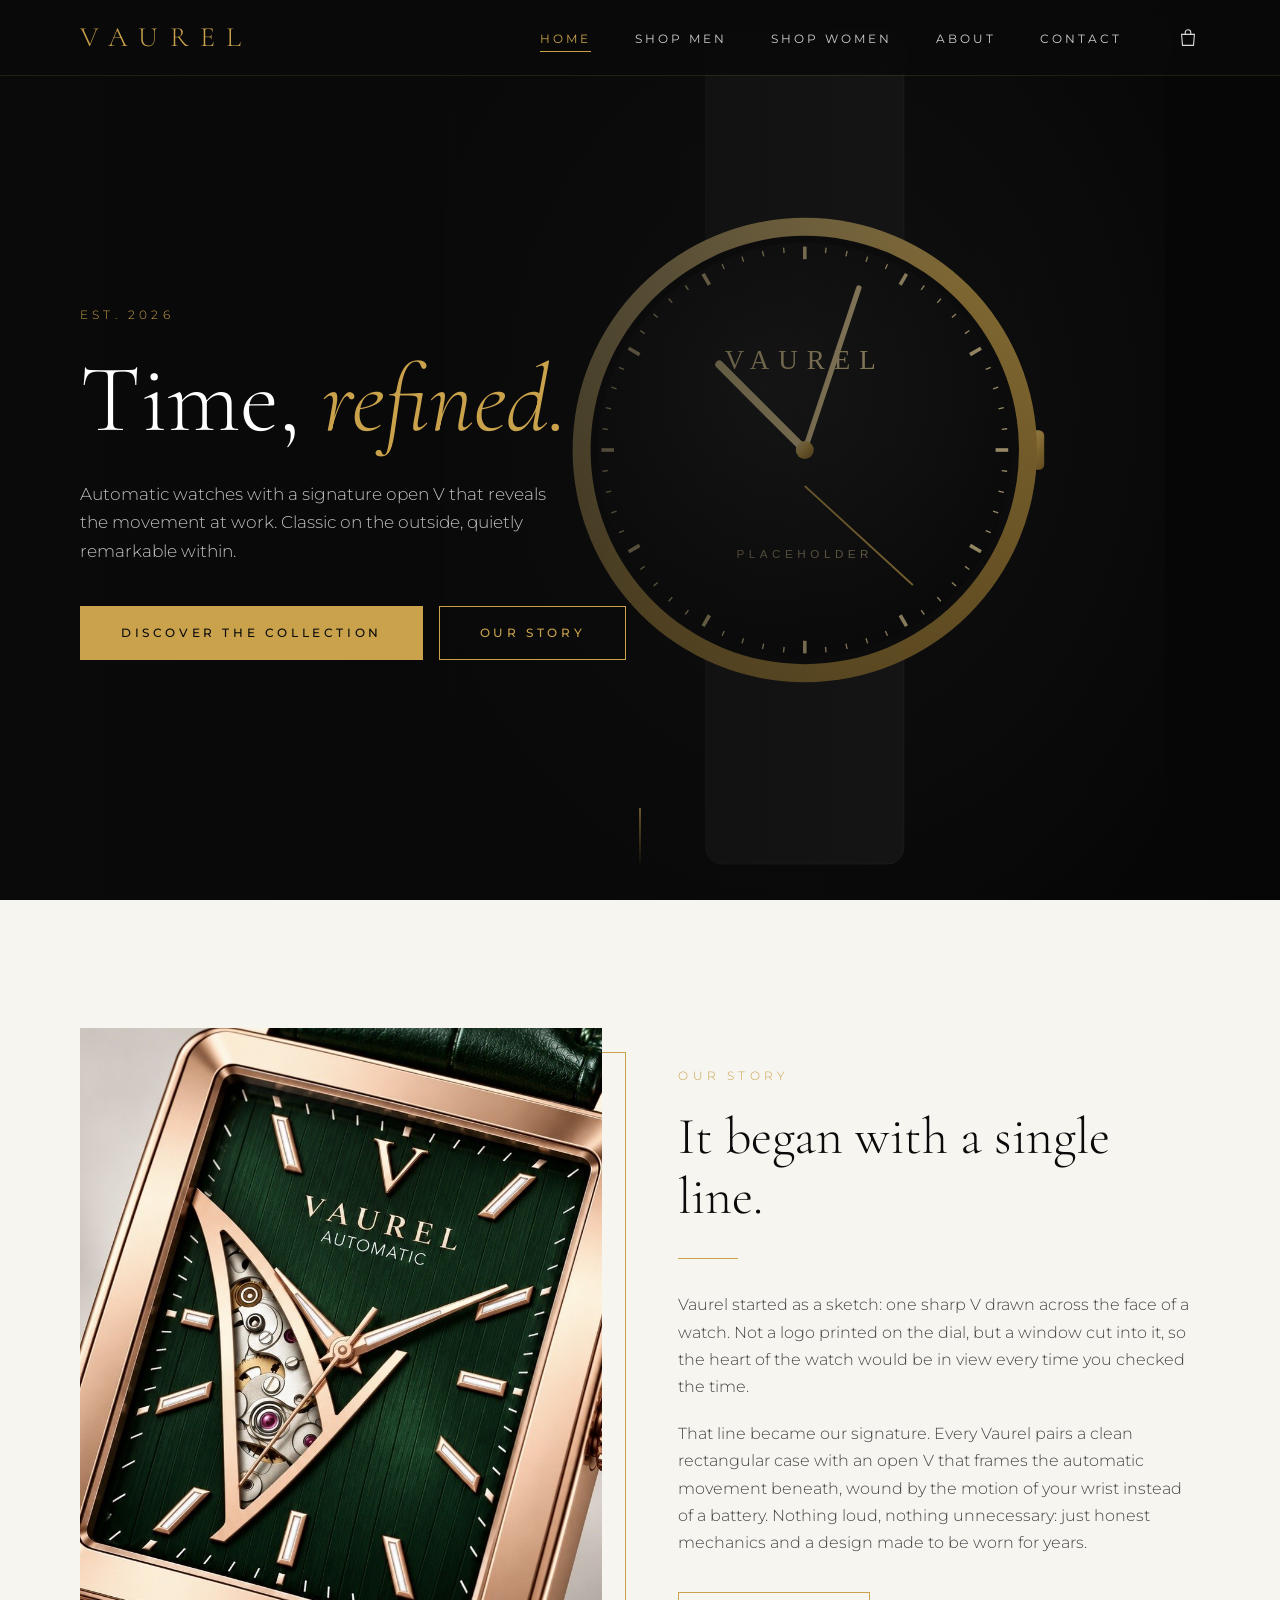
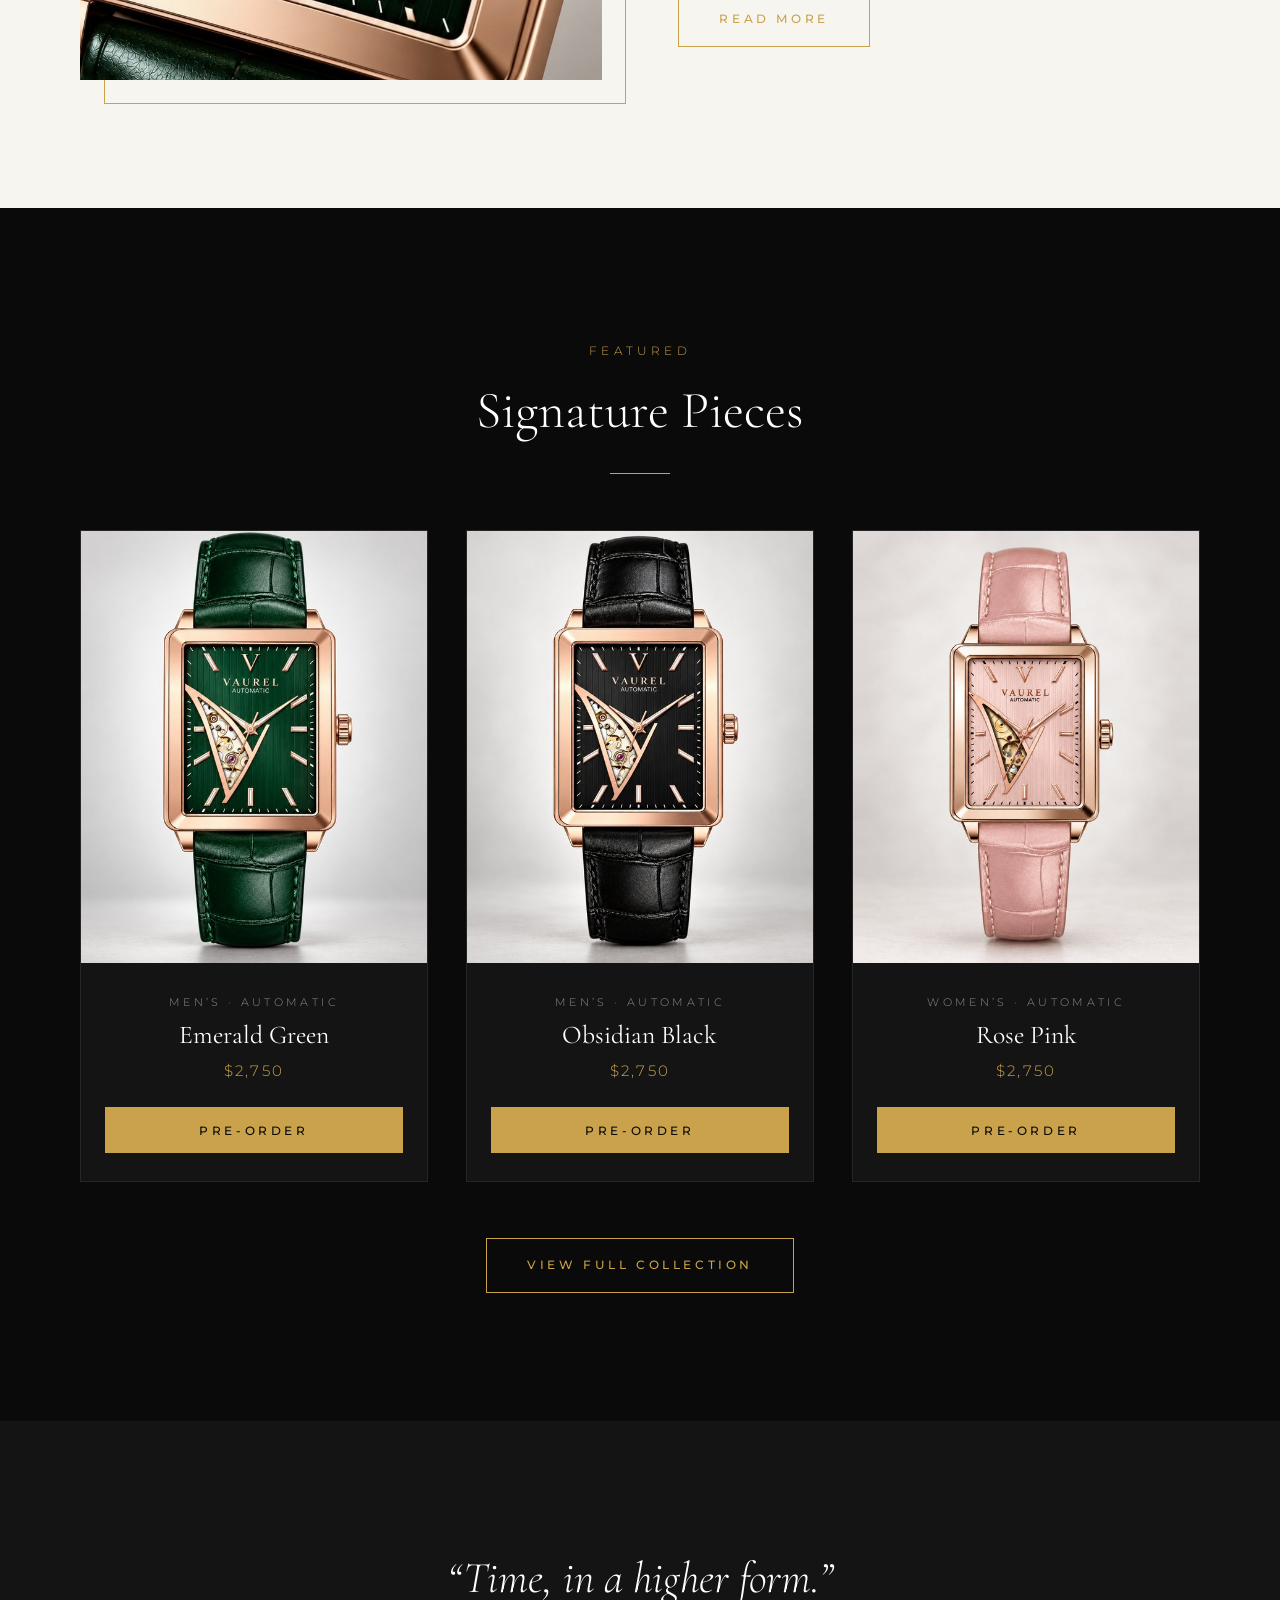
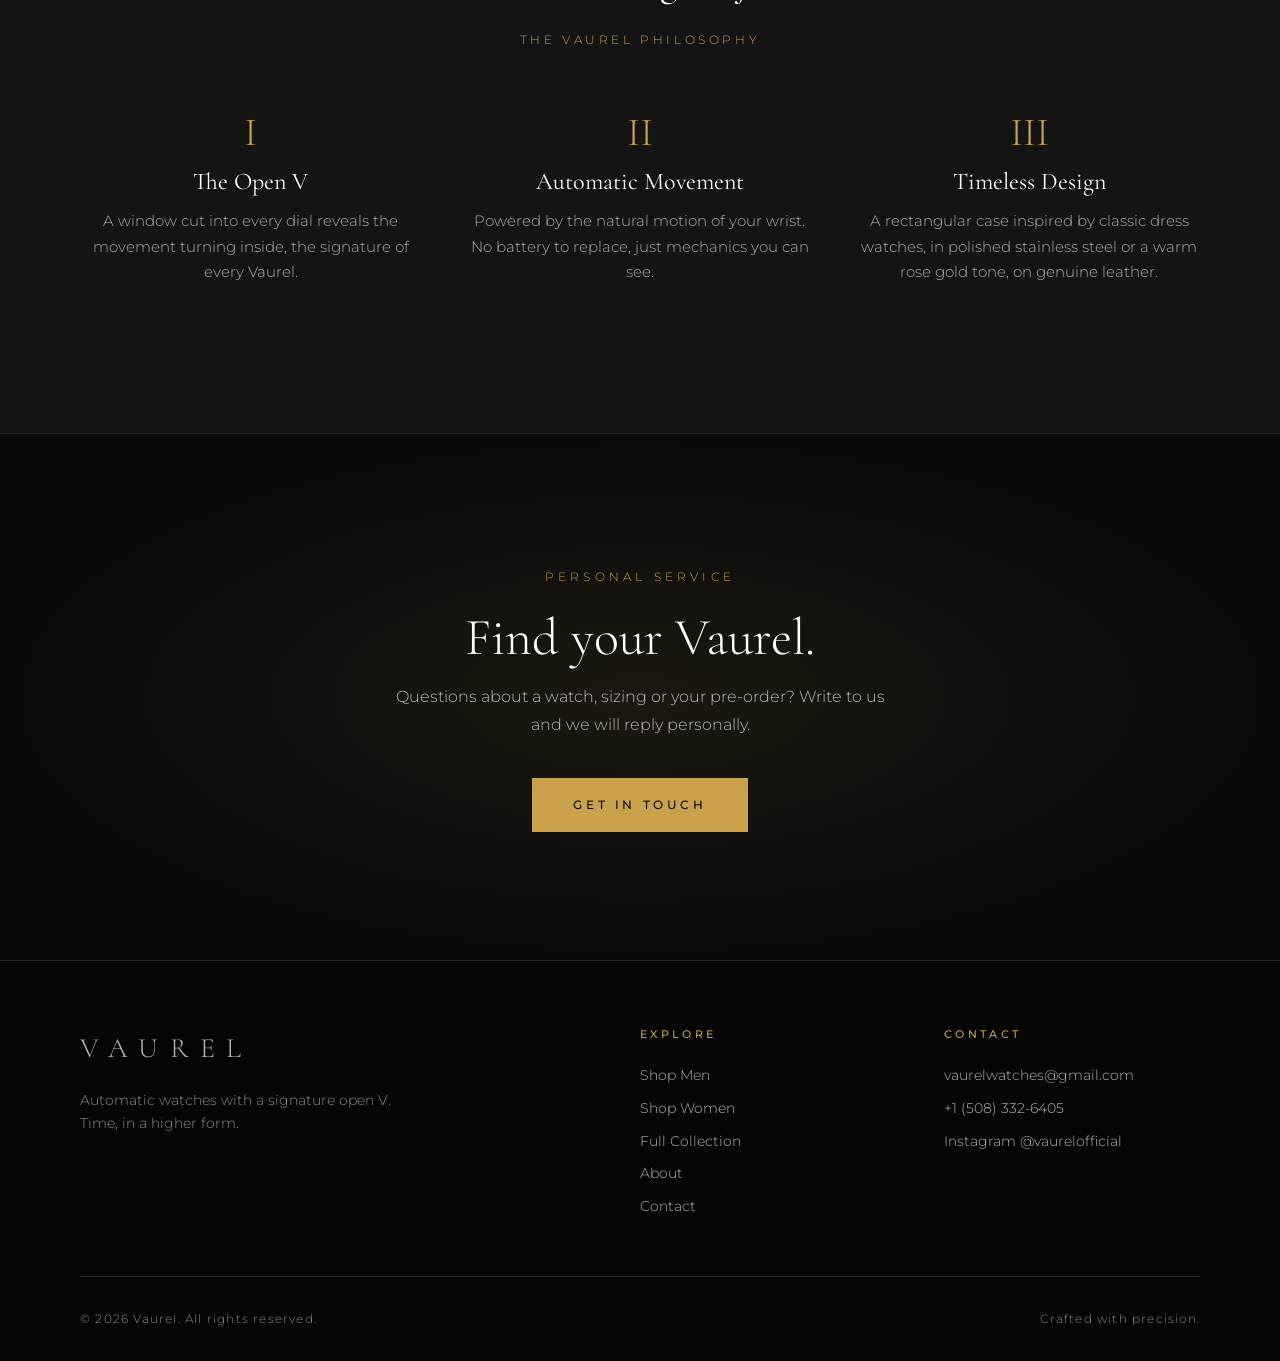
==== index.html @ ed3eba71 "Link the footer and Contact page to Instagram @vaurelofficial Replaces the placeholder Instagram lin" ====
<!DOCTYPE html>
<html lang="en">
<head>
  <meta charset="UTF-8">
  <meta name="viewport" content="width=device-width, initial-scale=1">
  <title>Vaurel | Fine Timepieces</title>
  <meta name="description" content="Vaurel automatic watches: rectangular cases with a signature open V dial that reveals the movement inside.">
  <link rel="icon" href="images/favicon.svg" type="image/svg+xml">
  <link rel="preconnect" href="https://fonts.googleapis.com">
  <link rel="preconnect" href="https://fonts.gstatic.com" crossorigin>
  <link href="https://fonts.googleapis.com/css2?family=Cormorant+Garamond:ital,wght@0,300;0,400;0,500;1,300;1,400&family=Montserrat:wght@300;400;500&display=swap" rel="stylesheet">
  <link rel="stylesheet" href="css/style.css?v=9">
</head>
<body>

  <header class="site-header">
    <div class="container">
      <a href="index.html" class="logo">VAUREL</a>
      <div class="header-actions">
        <nav aria-label="Main">
          <input type="checkbox" id="nav-toggle" class="nav-toggle" aria-label="Open menu">
          <label for="nav-toggle" class="nav-toggle-label"><span></span></label>
          <ul class="nav-list">
            <li><a href="index.html" aria-current="page">Home</a></li>
            <li><a href="men.html">Shop Men</a></li>
            <li><a href="women.html">Shop Women</a></li>
            <li><a href="about.html">About</a></li>
            <li><a href="contact.html">Contact</a></li>
          </ul>
        </nav>
        <a href="checkout.html" class="cart-toggle" aria-label="Shopping bag">
          <svg viewBox="0 0 24 24" width="22" height="22" aria-hidden="true"><path d="M5 8h14l-1 12H6L5 8z" fill="none" stroke="currentColor" stroke-width="1.2"/><path d="M9 8V6a3 3 0 0 1 6 0v2" fill="none" stroke="currentColor" stroke-width="1.2"/></svg>
          <span class="cart-count" data-cart-count hidden>0</span>
        </a>
      </div>
    </div>
  </header>

  <main>
    <!-- Hero: replace images/hero.svg with your own photo (keep the same name or update style.css) -->
    <section class="hero">
      <div class="container">
        <div class="hero-content">
          <span class="eyebrow">Est. 2026</span>
          <h1>Time, <em>refined.</em></h1>
          <p>Automatic watches with a signature open V that reveals the movement at work. Classic on the outside, quietly remarkable within.</p>
          <div class="hero-actions">
            <a href="collection.html" class="btn btn--solid">Discover the Collection</a>
            <a href="about.html" class="btn">Our Story</a>
          </div>
        </div>
      </div>
      <span class="scroll-cue" aria-hidden="true"></span>
    </section>

    <!-- Brand story -->
    <section class="section section--light">
      <div class="container split">
        <div class="split-media">
          <img src="images/watches/mens-emerald-green/dial.jpg" alt="Close-up of the Vaurel open V dial showing the automatic movement inside" width="865" height="1081" loading="lazy">
        </div>
        <div>
          <span class="eyebrow">Our Story</span>
          <h2 class="section-title">It began with a single line.</h2>
          <hr class="divider">
          <p>Vaurel started as a sketch: one sharp V drawn across the face of a watch. Not a logo printed on the dial, but a window cut into it, so the heart of the watch would be in view every time you checked the time.</p>
          <p>That line became our signature. Every Vaurel pairs a clean rectangular case with an open V that frames the automatic movement beneath, wound by the motion of your wrist instead of a battery. Nothing loud, nothing unnecessary: just honest mechanics and a design made to be worn for years.</p>
          <a href="about.html" class="btn" style="margin-top: 1rem;">Read More</a>
        </div>
      </div>
    </section>

    <!-- Featured watches -->
    <section class="section">
      <div class="container">
        <div class="center" style="margin-bottom: 3.5rem;">
          <span class="eyebrow">Featured</span>
          <h2 class="section-title">Signature Pieces</h2>
          <hr class="divider">
        </div>
        <noscript><p class="center">Please turn on JavaScript to see the collection.</p></noscript>
        <div class="grid" data-product-grid="featured"></div>
        <div class="center" style="margin-top: 3.5rem;">
          <a href="collection.html" class="btn">View Full Collection</a>
        </div>
      </div>
    </section>

    <!-- Values -->
    <section class="section section--soft">
      <div class="container center">
        <blockquote class="quote">
          “Time, in a higher form.”
          <cite>The Vaurel Philosophy</cite>
        </blockquote>
        <div class="features">
          <div class="feature">
            <span class="feature-number">I</span>
            <h3>The Open V</h3>
            <p>A window cut into every dial reveals the movement turning inside, the signature of every Vaurel.</p>
          </div>
          <div class="feature">
            <span class="feature-number">II</span>
            <h3>Automatic Movement</h3>
            <p>Powered by the natural motion of your wrist. No battery to replace, just mechanics you can see.</p>
          </div>
          <div class="feature">
            <span class="feature-number">III</span>
            <h3>Timeless Design</h3>
            <p>A rectangular case inspired by classic dress watches, in polished stainless steel or a warm rose gold tone, on genuine leather.</p>
          </div>
        </div>
      </div>
    </section>

    <!-- Call to action -->
    <section class="section cta">
      <div class="container">
        <span class="eyebrow">Personal Service</span>
        <h2 class="section-title">Find your Vaurel.</h2>
        <p>Questions about a watch, sizing or your pre-order? Write to us and we will reply personally.</p>
        <a href="contact.html" class="btn btn--solid">Get in Touch</a>
      </div>
    </section>
  </main>

  <footer class="site-footer">
    <div class="container">
      <div class="footer-grid">
        <div class="footer-brand">
          <a href="index.html" class="logo">VAUREL</a>
          <p>Automatic watches with a signature open V. Time, in a higher form.</p>
        </div>
        <div>
          <h4>Explore</h4>
          <ul>
            <li><a href="men.html">Shop Men</a></li>
            <li><a href="women.html">Shop Women</a></li>
            <li><a href="collection.html">Full Collection</a></li>
            <li><a href="about.html">About</a></li>
            <li><a href="contact.html">Contact</a></li>
          </ul>
        </div>
        <div>
          <h4>Contact</h4>
          <ul>
            <li><a href="mailto:vaurelwatches@gmail.com">vaurelwatches@gmail.com</a></li>
            <li><a href="tel:+15083326405">+1 (508) 332-6405</a></li>
            <li><a href="https://www.instagram.com/vaurelofficial/" target="_blank" rel="noopener" aria-label="Vaurel on Instagram, @vaurelofficial (opens in a new tab)">Instagram @vaurelofficial</a></li>
          </ul>
        </div>
      </div>
      <div class="footer-bottom">
        <span>&copy; 2026 Vaurel. All rights reserved.</span>
        <span>Crafted with precision.</span>
      </div>
    </div>
  </footer>

  <script src="js/products.js?v=9" defer></script>
  <script src="js/shop.js?v=9" defer></script>
  <script src="js/cart.js?v=9" defer></script>
</body>
</html>
---- css/style.css ----
/* ==========================================================================
   Vaurel — site styles
   Colours, fonts and spacing live in the variables below so you can
   restyle the whole site from one place.
   ========================================================================== */

:root {
  --black: #0a0a0a;
  --black-soft: #141414;
  --black-line: #262626;
  --white: #ffffff;
  --ivory: #f7f5f0;
  --grey: #8c8c8c;
  --gold: #c9a24b;
  --gold-light: #e9d39a;
  --gold-dark: #8a6a2a;
  --photo-bg: #d6d5d4; /* matches the light grey studio background of the watch photos */

  --font-display: "Cormorant Garamond", Georgia, "Times New Roman", serif;
  --font-body: "Montserrat", "Helvetica Neue", Arial, sans-serif;

  --max-width: 1200px;
  --gutter: clamp(1rem, 4vw, 2.5rem);
  --section-space: clamp(4rem, 10vw, 8rem);
  --header-height: 76px;
}

/* ---------- Reset ---------- */
*,
*::before,
*::after { box-sizing: border-box; }

html { scroll-behavior: smooth; }

body {
  margin: 0;
  background: var(--black);
  color: var(--white);
  font-family: var(--font-body);
  font-weight: 300;
  font-size: 1rem;
  line-height: 1.7;
  -webkit-font-smoothing: antialiased;
}

img { display: block; max-width: 100%; height: auto; }

a { color: inherit; text-decoration: none; }

h1, h2, h3 {
  font-family: var(--font-display);
  font-weight: 400;
  line-height: 1.15;
  margin: 0 0 1rem;
}

p { margin: 0 0 1.25rem; }

.container {
  width: 100%;
  max-width: var(--max-width);
  margin: 0 auto;
  padding: 0 var(--gutter);
}

/* ---------- Shared bits ---------- */
.eyebrow {
  display: inline-block;
  font-size: 0.75rem;
  letter-spacing: 0.35em;
  text-transform: uppercase;
  color: var(--gold);
  margin-bottom: 1.25rem;
}

.divider {
  width: 60px;
  height: 1px;
  background: var(--gold);
  border: 0;
  margin: 2rem 0;
}

.center { text-align: center; }
.nowrap { white-space: nowrap; }
.center .divider { margin-left: auto; margin-right: auto; }

.btn {
  display: inline-block;
  padding: 1rem 2.5rem;
  border: 1px solid var(--gold);
  color: var(--gold);
  font-family: var(--font-body);
  font-size: 0.75rem;
  font-weight: 500;
  letter-spacing: 0.3em;
  text-transform: uppercase;
  background: transparent;
  cursor: pointer;
  transition: background 0.4s ease, color 0.4s ease;
}

.btn:hover,
.btn:focus-visible {
  background: var(--gold);
  color: var(--black);
}

.btn--solid {
  background: var(--gold);
  color: var(--black);
}

.btn--solid:hover,
.btn--solid:focus-visible {
  background: var(--gold-light);
  border-color: var(--gold-light);
}

:focus-visible { outline: 1px solid var(--gold); outline-offset: 4px; }

/* ---------- Header & navigation ---------- */
.site-header {
  position: fixed;
  inset: 0 0 auto 0;
  z-index: 100;
  height: var(--header-height);
  border-bottom: 1px solid rgba(201, 162, 75, 0.15);
}

/* The blur sits on a pseudo-element: a backdrop-filter on the header itself
   would trap the full-screen mobile menu inside the header bar. */
.site-header::before {
  content: "";
  position: absolute;
  inset: 0;
  z-index: -1;
  background: rgba(10, 10, 10, 0.85);
  backdrop-filter: blur(12px);
  -webkit-backdrop-filter: blur(12px);
}

.site-header .container {
  height: 100%;
  display: flex;
  align-items: center;
  justify-content: space-between;
}

.logo {
  font-family: var(--font-display);
  font-size: 1.75rem;
  letter-spacing: 0.4em;
  color: var(--gold);
  /* Optical balance for the trailing letter-spacing */
  margin-right: -0.4em;
}

.logo span { color: var(--gold); }

.nav-list {
  display: flex;
  gap: 2.75rem;
  list-style: none;
  margin: 0;
  padding: 0;
}

.nav-list a {
  position: relative;
  font-size: 0.75rem;
  font-weight: 400;
  letter-spacing: 0.25em;
  text-transform: uppercase;
  color: rgba(255, 255, 255, 0.8);
  transition: color 0.3s ease;
}

.nav-list a::after {
  content: "";
  position: absolute;
  left: 0;
  bottom: -6px;
  width: 0;
  height: 1px;
  background: var(--gold);
  transition: width 0.3s ease;
}

.nav-list a:hover,
.nav-list a[aria-current="page"] { color: var(--gold); }

.nav-list a:hover::after,
.nav-list a[aria-current="page"]::after { width: 100%; }

/* Mobile menu: a hidden checkbox toggles the menu, so no JavaScript is needed */
.nav-toggle { position: absolute; opacity: 0; pointer-events: none; }

.nav-toggle-label {
  display: none;
  width: 44px;
  height: 44px;
  cursor: pointer;
  position: relative;
  z-index: 110;
}

.nav-toggle-label span,
.nav-toggle-label span::before,
.nav-toggle-label span::after {
  position: absolute;
  left: 10px;
  width: 24px;
  height: 1px;
  background: var(--gold);
  transition: transform 0.3s ease, top 0.3s ease, opacity 0.3s ease;
}

.nav-toggle-label span { top: 22px; }
.nav-toggle-label span::before,
.nav-toggle-label span::after { content: ""; left: 0; }
.nav-toggle-label span::before { top: -8px; }
.nav-toggle-label span::after { top: 8px; }

.nav-toggle:focus-visible + .nav-toggle-label { outline: 1px solid var(--gold); }

.header-actions {
  display: flex;
  align-items: center;
  gap: 2.75rem;
}

/* Shopping bag icon */
.cart-toggle {
  position: relative;
  display: flex;
  align-items: center;
  justify-content: center;
  width: 44px;
  height: 44px;
  margin-right: -10px;
  color: rgba(255, 255, 255, 0.85);
  transition: color 0.3s ease;
}

.cart-toggle:hover { color: var(--gold); }

.cart-count {
  position: absolute;
  top: 4px;
  right: 2px;
  min-width: 18px;
  height: 18px;
  padding: 0 5px;
  border-radius: 9px;
  background: var(--gold);
  color: var(--black);
  font-size: 0.65rem;
  font-weight: 500;
  line-height: 18px;
  text-align: center;
}

.cart-count[hidden] { display: none; }

/* ---------- Hero (home) ---------- */
.hero {
  position: relative;
  min-height: 100vh;
  min-height: 100svh;
  display: flex;
  align-items: center;
  padding: calc(var(--header-height) + 3rem) 0 4rem;
  background: var(--black) url("../images/hero.svg") center right / cover no-repeat;
  overflow: hidden;
}

.hero::before {
  content: "";
  position: absolute;
  inset: 0;
  background: linear-gradient(90deg, rgba(10,10,10,0.95) 0%, rgba(10,10,10,0.7) 45%, rgba(10,10,10,0.15) 100%);
}

.hero .container { position: relative; }

.hero-content { max-width: 620px; }

.hero h1 {
  font-size: clamp(3rem, 8vw, 6rem);
  font-weight: 300;
  margin-bottom: 1.5rem;
}

.hero h1 em { font-style: italic; color: var(--gold); }

.hero p {
  font-size: 1.05rem;
  color: rgba(255, 255, 255, 0.75);
  max-width: 480px;
  margin-bottom: 2.5rem;
}

.hero-actions { display: flex; flex-wrap: wrap; gap: 1rem; }

.scroll-cue {
  position: absolute;
  left: 50%;
  bottom: 2rem;
  transform: translateX(-50%);
  width: 1px;
  height: 60px;
  background: linear-gradient(var(--gold), transparent);
}

/* ---------- Page header (inner pages) ---------- */
.page-hero {
  padding: calc(var(--header-height) + clamp(4rem, 10vw, 7rem)) 0 clamp(3rem, 7vw, 5rem);
  text-align: center;
  border-bottom: 1px solid var(--black-line);
  background: radial-gradient(ellipse at top, #1c1810 0%, var(--black) 70%);
}

.page-hero h1 { font-size: clamp(2.5rem, 7vw, 4.5rem); font-weight: 300; }

.page-hero p {
  max-width: 560px;
  margin: 0 auto;
  color: rgba(255, 255, 255, 0.7);
}

/* ---------- Sections ---------- */
.section { padding: var(--section-space) 0; }
.section--light { background: var(--ivory); color: var(--black); }
.section--light p { color: #444; }
.section--soft { background: var(--black-soft); }

.section-title { font-size: clamp(2rem, 5vw, 3.25rem); font-weight: 300; }

.split {
  display: grid;
  grid-template-columns: 1fr 1fr;
  gap: clamp(2.5rem, 6vw, 6rem);
  align-items: center;
}

.split-media {
  position: relative;
}

.split-media img {
  width: 100%;
  aspect-ratio: 4 / 5;
  object-fit: cover;
}

/* Thin gold frame offset behind the image */
.split-media::before {
  content: "";
  position: absolute;
  inset: 1.5rem -1.5rem -1.5rem 1.5rem;
  border: 1px solid var(--gold);
  z-index: -1;
}

.split-media { z-index: 0; }

.quote {
  font-family: var(--font-display);
  font-size: clamp(1.75rem, 4vw, 2.75rem);
  font-style: italic;
  font-weight: 300;
  line-height: 1.35;
  max-width: 820px;
  margin: 0 auto;
}

.quote cite {
  display: block;
  margin-top: 1.5rem;
  font-family: var(--font-body);
  font-size: 0.75rem;
  font-style: normal;
  letter-spacing: 0.3em;
  text-transform: uppercase;
  color: var(--gold);
}

/* Three-up feature / values row */
.features {
  display: grid;
  grid-template-columns: repeat(3, 1fr);
  gap: 3rem;
  margin-top: 4rem;
}

.feature { text-align: center; }

.feature-number {
  display: block;
  font-family: var(--font-display);
  font-size: 2.5rem;
  color: var(--gold);
  line-height: 1;
  margin-bottom: 1rem;
}

.feature h3 {
  font-size: 1.5rem;
  margin-bottom: 0.75rem;
}

.feature p { color: rgba(255, 255, 255, 0.65); font-size: 0.95rem; }
.section--light .feature p { color: #555; }

/* ---------- Collection grid ---------- */
.grid {
  display: grid;
  grid-template-columns: repeat(3, 1fr);
  gap: clamp(1.5rem, 3vw, 2.5rem);
}

.product {
  background: var(--black-soft);
  border: 1px solid var(--black-line);
  transition: border-color 0.4s ease, transform 0.4s ease;
}

.product:hover {
  border-color: rgba(201, 162, 75, 0.6);
  transform: translateY(-4px);
}

.product-image {
  overflow: hidden;
  background: var(--photo-bg);
}

.product-link { display: block; }

.product-image img {
  width: 100%;
  aspect-ratio: 4 / 5;
  object-fit: cover;
  transition: transform 0.8s ease;
}

.product:hover .product-image img { transform: scale(1.04); }

.product-info {
  padding: 1.5rem 1.5rem 1.75rem;
  text-align: center;
}

.product-tag {
  font-size: 0.7rem;
  letter-spacing: 0.3em;
  text-transform: uppercase;
  color: var(--grey);
}

.product-name {
  font-size: 1.6rem;
  margin: 0.35rem 0 0.5rem;
}

.product-name a { transition: color 0.3s ease; }
.product-name a:hover { color: var(--gold); }

.product-price {
  font-size: 0.95rem;
  letter-spacing: 0.15em;
  color: var(--gold);
  margin: 0;
}

.product-btn {
  display: block;
  width: 100%;
  margin-top: 1.5rem;
  padding: 0.9rem 1rem;
  text-align: center;
}

.page-note {
  margin-top: 1.5rem !important;
  font-size: 0.75rem;
  letter-spacing: 0.25em;
  text-transform: uppercase;
  color: var(--gold) !important;
}

/* ---------- Collection sections ---------- */
.collection-heading { text-align: center; margin-bottom: 3.5rem; }
.collection-heading .section-title { margin-bottom: 0; }
.collection-section { scroll-margin-top: var(--header-height); }
.collection-empty { text-align: center; color: var(--grey); letter-spacing: 0.1em; }

/* ---------- Watch page ---------- */
.product-main { padding-top: calc(var(--header-height) + 2rem); }

.breadcrumb {
  display: flex;
  flex-wrap: wrap;
  gap: 0.6rem;
  font-size: 0.7rem;
  letter-spacing: 0.2em;
  text-transform: uppercase;
  color: var(--grey);
  margin-bottom: 2rem;
}

.breadcrumb a { transition: color 0.3s ease; }
.breadcrumb a:hover { color: var(--gold); }
.breadcrumb [aria-current] { color: rgba(255, 255, 255, 0.85); }

.product-detail {
  display: grid;
  grid-template-columns: 1.1fr 1fr;
  gap: clamp(2rem, 5vw, 5rem);
  align-items: start;
  padding-bottom: var(--section-space);
}

/* Photos sit side by side; swipe on phones, thumbnails on any screen */
.gallery-track {
  display: flex;
  overflow-x: auto;
  scroll-snap-type: x mandatory;
  scrollbar-width: none;
  background: var(--black); /* wide or square photos sit on the page colour */
}

.gallery-track::-webkit-scrollbar { display: none; }

.gallery-slide {
  flex: 0 0 100%;
  scroll-snap-align: start;
}

.gallery-slide img {
  width: 100%;
  aspect-ratio: 4 / 5;
  object-fit: contain; /* show every photo in full, whatever its shape */
}

.gallery-thumbs {
  display: flex;
  gap: 0.75rem;
  margin-top: 1rem;
}

.gallery-thumb {
  flex: 0 1 72px; /* shrink a little on phones so all thumbnails fit on one line */
  min-width: 0;
  padding: 0;
  border: 1px solid var(--black-line);
  background: var(--black-soft);
  cursor: pointer;
  opacity: 0.6;
  transition: opacity 0.3s ease, border-color 0.3s ease;
}

.gallery-thumb img { width: 100%; aspect-ratio: 4 / 5; object-fit: contain; }
.gallery-thumb:hover { opacity: 1; }
.gallery-thumb.is-active { opacity: 1; border-color: var(--gold); }

.product-summary h1 {
  font-size: clamp(2.25rem, 5vw, 3.5rem);
  font-weight: 300;
  margin-bottom: 0.75rem;
}

.product-detail-price {
  font-size: 1.15rem;
  letter-spacing: 0.15em;
  color: var(--gold);
  margin-bottom: 1.75rem;
}

.product-description { color: rgba(255, 255, 255, 0.75); }

.product-detail-btn { width: 100%; margin-top: 0.75rem; }

.spec-list {
  margin: 2.5rem 0 0;
  border-top: 1px solid var(--black-line);
}

.spec-list div {
  display: grid;
  grid-template-columns: 8rem 1fr;
  gap: 1rem;
  padding: 1rem 0;
  border-bottom: 1px solid var(--black-line);
}

.spec-list dt {
  font-size: 0.7rem;
  letter-spacing: 0.25em;
  text-transform: uppercase;
  color: var(--gold);
  padding-top: 0.2rem;
}

.spec-list dd { margin: 0; color: rgba(255, 255, 255, 0.85); }

.product-missing { padding: 4rem 0 var(--section-space); }
.product-missing p { color: rgba(255, 255, 255, 0.7); margin-bottom: 2rem; }

/* ---------- Call to action band ---------- */
.cta {
  text-align: center;
  border-top: 1px solid var(--black-line);
  background: radial-gradient(ellipse at center, #1c1810 0%, var(--black) 70%);
}

.cta p {
  max-width: 520px;
  margin: 0 auto 2.5rem;
  color: rgba(255, 255, 255, 0.7);
}

/* ---------- Contact ---------- */
.contact-grid {
  display: grid;
  grid-template-columns: 1fr 1.4fr;
  gap: clamp(3rem, 7vw, 6rem);
}

.contact-details h2 { font-size: 2rem; }

.contact-item { margin-bottom: 2rem; }

.contact-item h3 {
  font-family: var(--font-body);
  font-size: 0.7rem;
  font-weight: 500;
  letter-spacing: 0.3em;
  text-transform: uppercase;
  color: var(--gold);
  margin-bottom: 0.5rem;
}

.contact-item p,
.contact-item a { color: rgba(255, 255, 255, 0.8); margin: 0; }

.contact-item a { border-bottom: 1px solid rgba(201, 162, 75, 0.4); transition: color 0.3s ease; }
.contact-item a:hover { color: var(--gold); }

.form {
  background: var(--black-soft);
  border: 1px solid var(--black-line);
  padding: clamp(1.5rem, 5vw, 3rem);
}

.form-row {
  display: grid;
  grid-template-columns: 1fr 1fr;
  gap: 1.5rem;
}

.field { margin-bottom: 1.75rem; }

.field label {
  display: block;
  font-size: 0.7rem;
  font-weight: 500;
  letter-spacing: 0.25em;
  text-transform: uppercase;
  color: rgba(255, 255, 255, 0.6);
  margin-bottom: 0.6rem;
}

.field input,
.field select,
.field textarea {
  width: 100%;
  padding: 0.85rem 0;
  background: transparent;
  border: 0;
  border-bottom: 1px solid #3a3a3a;
  border-radius: 0;
  color: var(--white);
  font-family: var(--font-body);
  font-size: 1rem; /* 16px+ stops iOS from zooming in on focus */
  font-weight: 300;
  transition: border-color 0.3s ease;
  -webkit-appearance: none;
  appearance: none;
}

.field select {
  cursor: pointer;
  background-image: linear-gradient(45deg, transparent 50%, var(--gold) 50%),
                    linear-gradient(135deg, var(--gold) 50%, transparent 50%);
  background-position: calc(100% - 10px) 50%, calc(100% - 5px) 50%;
  background-size: 5px 5px;
  background-repeat: no-repeat;
}

.field select option { background: var(--black-soft); color: var(--white); }

.field textarea { resize: vertical; min-height: 140px; }

.field input:focus,
.field select:focus,
.field textarea:focus {
  outline: none;
  border-bottom-color: var(--gold);
}

.form-note {
  font-size: 0.8rem;
  color: var(--grey);
  margin: 1.25rem 0 0;
}

/* ---------- Bag panel (slides in from the right) ---------- */
body.bag-open { overflow: hidden; }

.bag-overlay {
  position: fixed;
  inset: 0;
  z-index: 200;
  background: rgba(0, 0, 0, 0.6);
  opacity: 0;
  visibility: hidden;
  transition: opacity 0.4s ease, visibility 0.4s ease;
}

.bag {
  position: fixed;
  top: 0;
  right: 0;
  z-index: 210;
  width: min(420px, 100%);
  height: 100%;
  display: flex;
  flex-direction: column;
  background: var(--black-soft);
  border-left: 1px solid rgba(201, 162, 75, 0.25);
  transform: translateX(100%);
  visibility: hidden;
  transition: transform 0.45s cubic-bezier(0.22, 1, 0.36, 1), visibility 0.45s;
}

.bag.is-open,
.bag-overlay.is-open { visibility: visible; }
.bag.is-open { transform: none; }
.bag-overlay.is-open { opacity: 1; }

.bag-header {
  display: flex;
  align-items: center;
  justify-content: space-between;
  padding: 1.25rem 1.5rem;
  border-bottom: 1px solid var(--black-line);
}

.bag-header h2 {
  font-size: 1.6rem;
  margin: 0;
}

.bag-close {
  display: flex;
  align-items: center;
  justify-content: center;
  width: 44px;
  height: 44px;
  margin-right: -10px;
  background: none;
  border: 0;
  color: var(--white);
  cursor: pointer;
}

.bag-close:hover { color: var(--gold); }

.bag-body {
  flex: 1;
  overflow-y: auto;
  padding: 0 1.5rem;
}

.bag-empty {
  padding: 4rem 0;
  text-align: center;
  color: rgba(255, 255, 255, 0.7);
}

.bag-empty[hidden],
[data-bag-filled][hidden],
[data-bag-empty][hidden] { display: none; }

.bag-items { list-style: none; margin: 0; padding: 0; }

.bag-item {
  display: grid;
  grid-template-columns: 80px 1fr auto;
  gap: 1rem;
  align-items: start;
  padding: 1.5rem 0;
  border-bottom: 1px solid var(--black-line);
}

.bag-item img {
  width: 80px;
  height: 100px;
  object-fit: cover;
  background: var(--black);
}

.bag-item-name {
  font-family: var(--font-display);
  font-size: 1.25rem;
  line-height: 1.2;
  margin: 0 0 0.25rem;
}

.bag-item-variant {
  font-size: 0.65rem;
  letter-spacing: 0.2em;
  text-transform: uppercase;
  color: var(--grey);
  margin: 0 0 0.35rem;
}

.bag-item-price {
  font-size: 0.85rem;
  letter-spacing: 0.1em;
  color: var(--gold);
  margin: 0 0 0.75rem;
}

.qty {
  display: inline-flex;
  align-items: center;
  border: 1px solid #3a3a3a;
}

.qty button {
  width: 36px;
  height: 36px;
  background: none;
  border: 0;
  color: var(--white);
  font-size: 1rem;
  cursor: pointer;
}

.qty button:hover { color: var(--gold); }

.qty span {
  min-width: 28px;
  text-align: center;
  font-size: 0.9rem;
}

.bag-item-remove {
  background: none;
  border: 0;
  padding: 0.25rem 0;
  color: var(--grey);
  font-family: var(--font-body);
  font-size: 0.65rem;
  letter-spacing: 0.2em;
  text-transform: uppercase;
  cursor: pointer;
  border-bottom: 1px solid transparent;
}

.bag-item-remove:hover { color: var(--gold); border-bottom-color: var(--gold); }

.bag-footer {
  padding: 1.5rem;
  border-top: 1px solid var(--black-line);
  background: var(--black);
}

.bag-total {
  display: flex;
  justify-content: space-between;
  align-items: baseline;
  font-size: 0.75rem;
  letter-spacing: 0.25em;
  text-transform: uppercase;
  margin-bottom: 0.75rem;
}

.bag-total span:last-child {
  font-size: 1rem;
  letter-spacing: 0.1em;
  color: var(--gold);
}

.bag-total--muted span:last-child {
  font-size: 0.8rem;
  color: rgba(255, 255, 255, 0.7);
  text-transform: none;
}

.bag-note {
  font-size: 0.8rem;
  line-height: 1.6;
  color: var(--grey);
  margin: 0.5rem 0 1.25rem;
}

.bag-checkout { display: block; width: 100%; text-align: center; }

.bag-continue {
  display: block;
  width: 100%;
  margin-top: 0.75rem;
  padding: 0.75rem;
  background: none;
  border: 0;
  color: rgba(255, 255, 255, 0.7);
  font-family: var(--font-body);
  font-size: 0.7rem;
  letter-spacing: 0.25em;
  text-transform: uppercase;
  cursor: pointer;
}

.bag-continue:hover { color: var(--gold); }

/* ---------- Checkout ---------- */
.page-hero--compact { padding-bottom: clamp(2rem, 5vw, 3.5rem); }

.checkout-grid {
  display: grid;
  grid-template-columns: 1.4fr 1fr;
  gap: clamp(2rem, 5vw, 4rem);
  align-items: start;
}

.checkout-heading {
  font-size: 1.6rem;
  margin: 0 0 1.5rem;
}

.form .checkout-heading:not(:first-child) { margin-top: 1rem; }

.order-summary {
  position: sticky;
  top: calc(var(--header-height) + 2rem);
  padding: clamp(1.5rem, 4vw, 2.5rem);
  border: 1px solid rgba(201, 162, 75, 0.35);
}

.order-summary .bag-items { margin-bottom: 1.5rem; }
.order-summary .bag-item:first-child { padding-top: 0; }

.checkout-done:focus { outline: none; }
.checkout-done p { color: rgba(255, 255, 255, 0.8); }
.checkout-done a { color: var(--gold); border-bottom: 1px solid rgba(201, 162, 75, 0.4); }

.checkout-empty { padding: 2rem 0; }
.checkout-empty p { color: rgba(255, 255, 255, 0.7); margin-bottom: 2rem; }

/* ---------- Footer ---------- */
.site-footer {
  background: #050505;
  border-top: 1px solid var(--black-line);
  padding: 4rem 0 2rem;
  font-size: 0.85rem;
}

.footer-grid {
  display: grid;
  grid-template-columns: 2fr 1fr 1fr;
  gap: 3rem;
  margin-bottom: 3rem;
}

.footer-grid p { color: var(--grey); max-width: 320px; margin-top: 1rem; }

.footer-grid h4 {
  font-size: 0.7rem;
  font-weight: 500;
  letter-spacing: 0.3em;
  text-transform: uppercase;
  color: var(--gold);
  margin: 0 0 1.25rem;
}

.footer-grid ul { list-style: none; margin: 0; padding: 0; }
.footer-grid li { margin-bottom: 0.6rem; }
.footer-grid a { color: rgba(255, 255, 255, 0.7); transition: color 0.3s ease; }
.footer-grid a:hover { color: var(--gold); }

.footer-bottom {
  border-top: 1px solid var(--black-line);
  padding-top: 2rem;
  display: flex;
  justify-content: space-between;
  flex-wrap: wrap;
  gap: 1rem;
  color: var(--grey);
  font-size: 0.75rem;
  letter-spacing: 0.1em;
}

/* ==========================================================================
   Responsive
   ========================================================================== */

/* Medium screens: tighter menu so all links fit beside the logo */
@media (min-width: 821px) and (max-width: 1100px) {
  .nav-list,
  .header-actions { gap: 1.5rem; }
  .nav-list a { letter-spacing: 0.18em; }
}

@media (max-width: 960px) {
  .grid { grid-template-columns: repeat(2, 1fr); }
  .features { grid-template-columns: 1fr; gap: 2.5rem; max-width: 480px; margin-left: auto; margin-right: auto; }
  .contact-grid { grid-template-columns: 1fr; }
  .checkout-grid { grid-template-columns: 1fr; }
  .order-summary { position: static; order: -1; }
}

@media (max-width: 820px) {
  :root { --header-height: 64px; }

  .logo { font-size: 1.4rem; }

  .nav-toggle-label { display: block; }

  .header-actions { gap: 0.25rem; }

  .nav-list {
    position: fixed;
    inset: 0;
    flex-direction: column;
    align-items: center;
    justify-content: center;
    gap: 2.5rem;
    background: var(--black);
    opacity: 0;
    visibility: hidden;
    transition: opacity 0.4s ease, visibility 0.4s ease;
  }

  .nav-list a { font-size: 1rem; letter-spacing: 0.35em; }

  .nav-toggle:checked ~ .nav-list { opacity: 1; visibility: visible; }

  .nav-toggle:checked + .nav-toggle-label span { background: transparent; }
  .nav-toggle:checked + .nav-toggle-label span::before { top: 0; transform: rotate(45deg); }
  .nav-toggle:checked + .nav-toggle-label span::after { top: 0; transform: rotate(-45deg); }

  .split { grid-template-columns: 1fr; }
  .product-detail { grid-template-columns: 1fr; }
  .split-media { max-width: 480px; margin: 0 1.5rem 1.5rem 0; }
  .split--reverse .split-media { order: -1; }

  .footer-grid { grid-template-columns: 1fr 1fr; }
  .footer-brand { grid-column: 1 / -1; }
}

@media (max-width: 600px) {
  .hero {
    align-items: flex-end;
    background-position: 70% center;
  }

  .hero::before {
    background: linear-gradient(0deg, rgba(10,10,10,0.97) 0%, rgba(10,10,10,0.75) 55%, rgba(10,10,10,0.35) 100%);
  }

  .hero-actions .btn { flex: 1 1 100%; text-align: center; }

  .scroll-cue { display: none; }

  .grid { grid-template-columns: 1fr; max-width: 420px; margin: 0 auto; }

  .form-row { grid-template-columns: 1fr; gap: 0; }

  .form .btn { width: 100%; }

  .footer-bottom { flex-direction: column; text-align: center; }

  .spec-list div { grid-template-columns: 6.5rem 1fr; }
}

@media (prefers-reduced-motion: reduce) {
  *, *::before, *::after { transition: none !important; scroll-behavior: auto !important; }
}
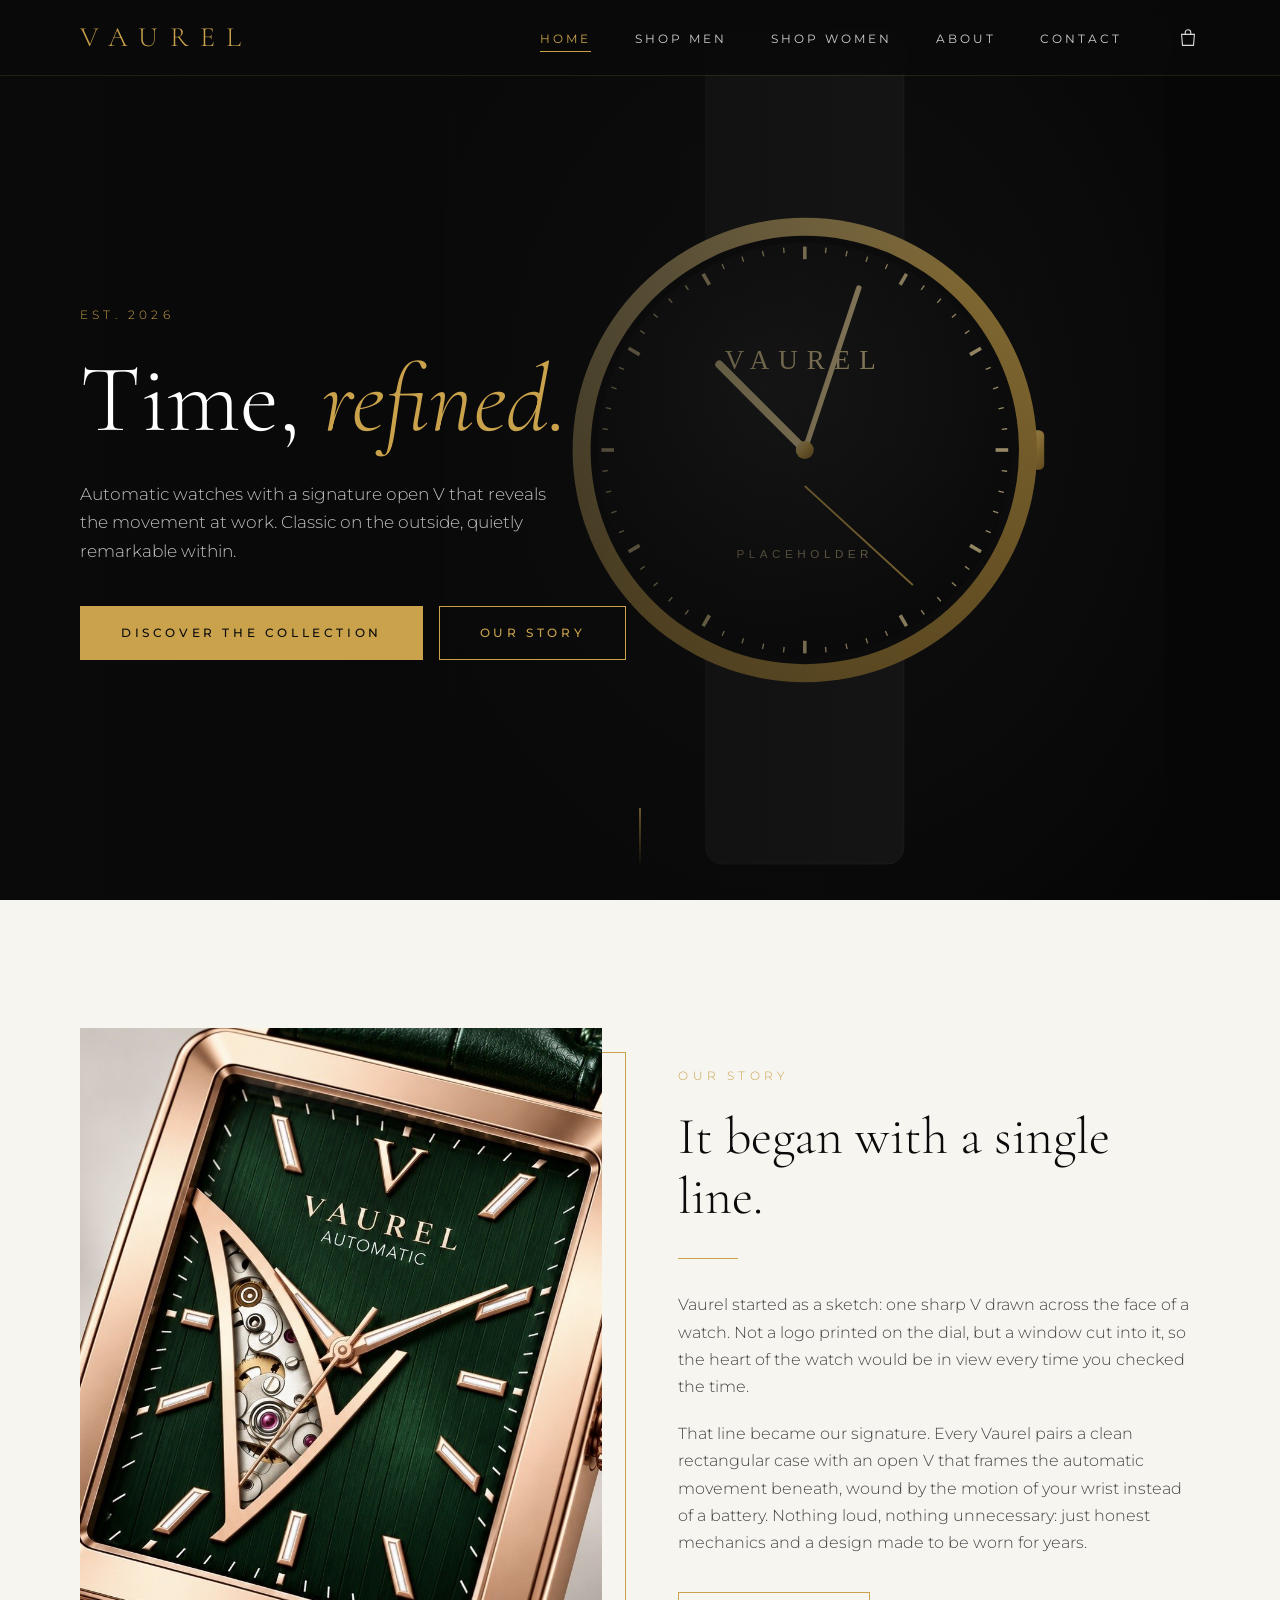
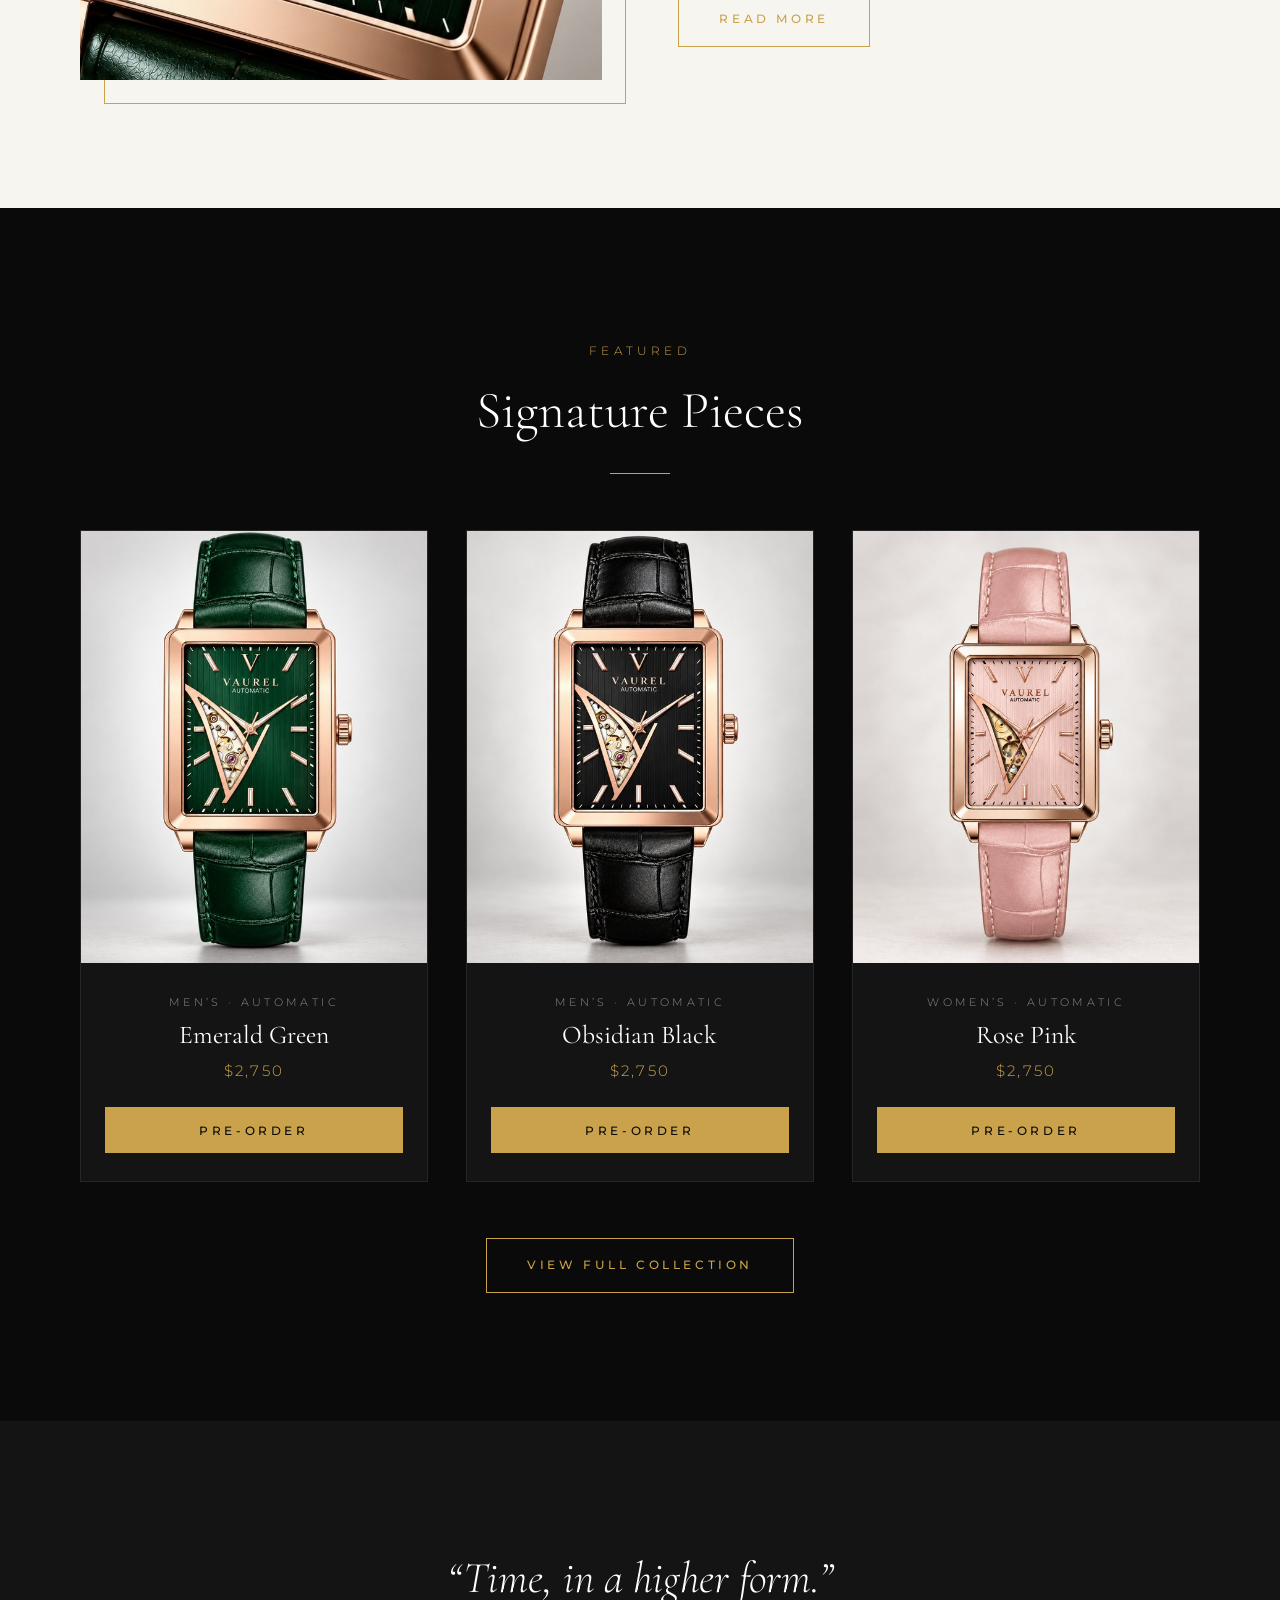
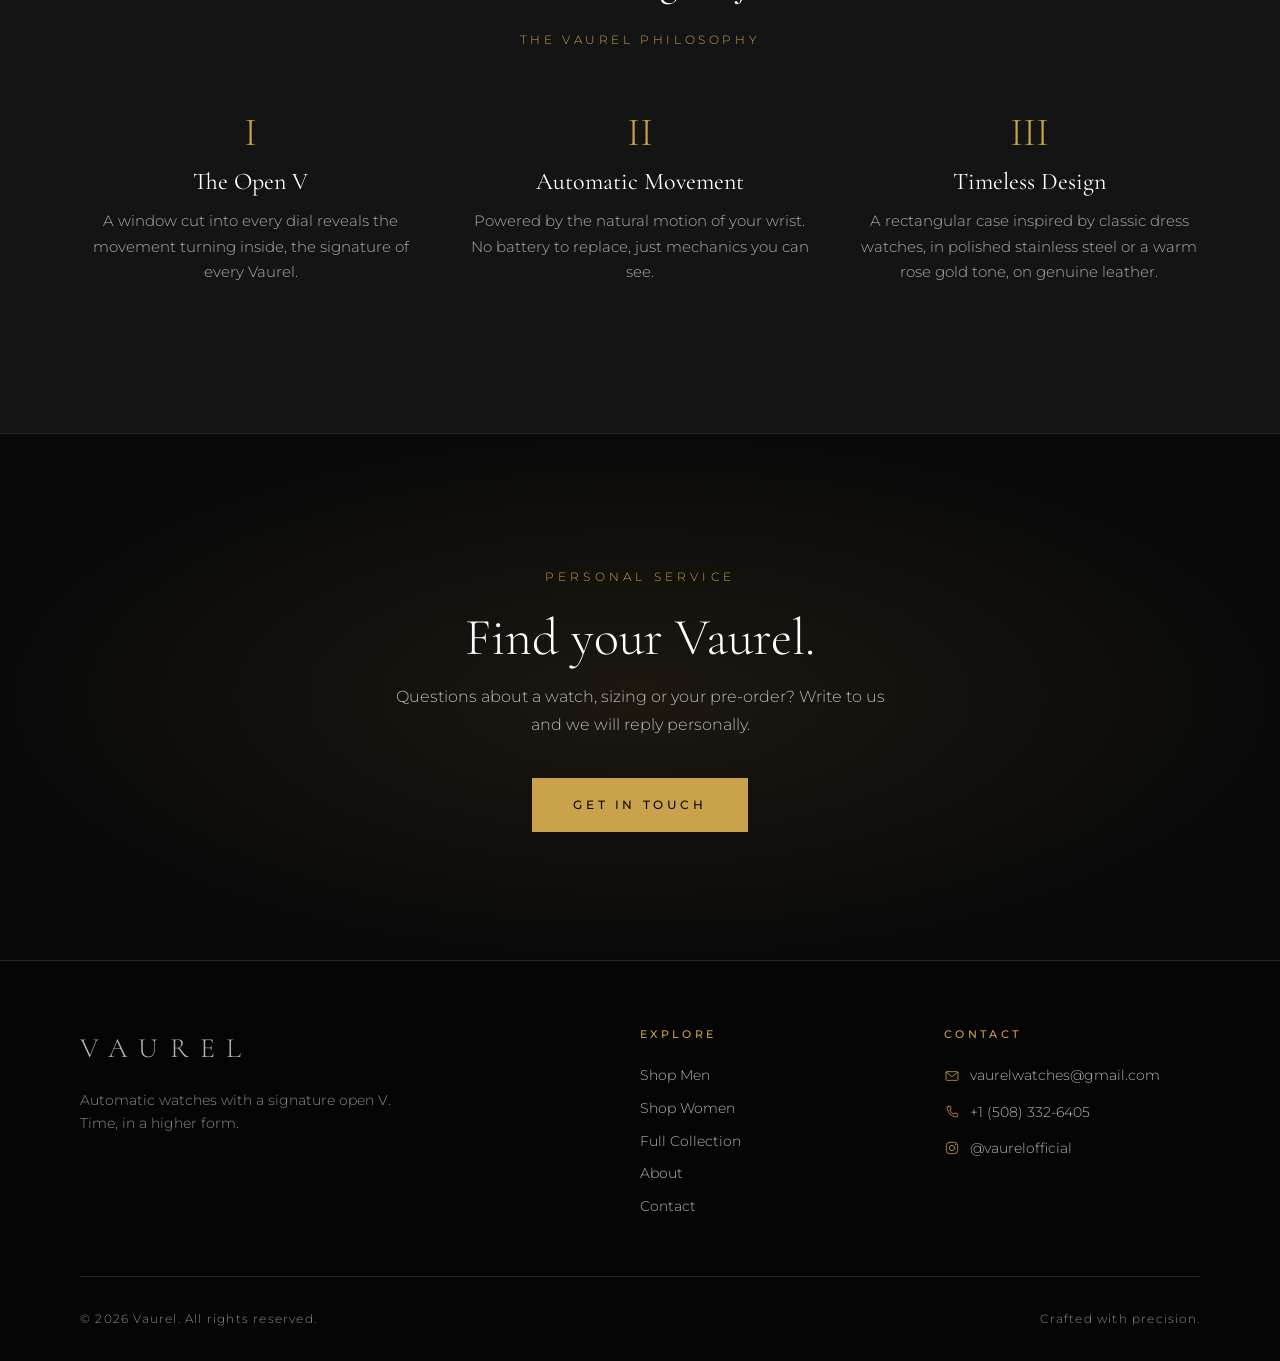
==== commit 21c23869: "Add gold line icons for email, phone and Instagram Thin-line gold icons (envelope, phone, Instagram " ====
--- a/index.html
+++ b/index.html
@@ -9,7 +9,7 @@
   <link rel="preconnect" href="https://fonts.googleapis.com">
   <link rel="preconnect" href="https://fonts.gstatic.com" crossorigin>
   <link href="https://fonts.googleapis.com/css2?family=Cormorant+Garamond:ital,wght@0,300;0,400;0,500;1,300;1,400&family=Montserrat:wght@300;400;500&display=swap" rel="stylesheet">
-  <link rel="stylesheet" href="css/style.css?v=9">
+  <link rel="stylesheet" href="css/style.css?v=10">
 </head>
 <body>
 
@@ -144,9 +144,9 @@
         <div>
           <h4>Contact</h4>
           <ul>
-            <li><a href="mailto:vaurelwatches@gmail.com">vaurelwatches@gmail.com</a></li>
-            <li><a href="tel:+15083326405">+1 (508) 332-6405</a></li>
-            <li><a href="https://www.instagram.com/vaurelofficial/" target="_blank" rel="noopener" aria-label="Vaurel on Instagram, @vaurelofficial (opens in a new tab)">Instagram @vaurelofficial</a></li>
+            <li><a href="mailto:vaurelwatches@gmail.com" class="icon-link"><svg class="icon" viewBox="0 0 24 24" width="16" height="16" aria-hidden="true" focusable="false"><rect x="3" y="5.5" width="18" height="13" rx="1.5"/><path d="M3.6 6.6 12 13l8.4-6.4"/></svg><span>vaurelwatches@gmail.com</span></a></li>
+            <li><a href="tel:+15083326405" class="icon-link"><svg class="icon" viewBox="0 0 24 24" width="16" height="16" aria-hidden="true" focusable="false"><path d="M6.6 3.5h2.6l1.4 4-2 1.5a12 12 0 0 0 6.4 6.4l1.5-2 4 1.4v2.6a2 2 0 0 1-2.2 2A16.5 16.5 0 0 1 4.6 5.7a2 2 0 0 1 2-2.2z"/></svg><span>+1 (508) 332-6405</span></a></li>
+            <li><a href="https://www.instagram.com/vaurelofficial/" target="_blank" rel="noopener" class="icon-link" aria-label="Vaurel on Instagram, @vaurelofficial (opens in a new tab)"><svg class="icon" viewBox="0 0 24 24" width="16" height="16" aria-hidden="true" focusable="false"><rect x="3.5" y="3.5" width="17" height="17" rx="5"/><circle cx="12" cy="12" r="4"/><circle cx="17.3" cy="6.7" r="0.9" class="icon-fill"/></svg><span>@vaurelofficial</span></a></li>
           </ul>
         </div>
       </div>
@@ -157,8 +157,8 @@
     </div>
   </footer>
 
-  <script src="js/products.js?v=9" defer></script>
-  <script src="js/shop.js?v=9" defer></script>
-  <script src="js/cart.js?v=9" defer></script>
+  <script src="js/products.js?v=10" defer></script>
+  <script src="js/shop.js?v=10" defer></script>
+  <script src="js/cart.js?v=10" defer></script>
 </body>
 </html>
--- a/css/style.css
+++ b/css/style.css
@@ -961,6 +961,28 @@
 .checkout-empty { padding: 2rem 0; }
 .checkout-empty p { color: rgba(255, 255, 255, 0.7); margin-bottom: 2rem; }
 
+/* ---------- Contact icons (footer and Contact page) ---------- */
+.icon-link {
+  display: inline-flex;
+  align-items: center;
+  gap: 0.65rem;
+}
+
+.icon {
+  flex: none;
+  fill: none;
+  stroke: var(--gold);
+  stroke-width: 1.2;
+  stroke-linecap: round;
+  stroke-linejoin: round;
+}
+
+.icon .icon-fill { fill: var(--gold); stroke: none; }
+
+/* On the Contact page the underline sits under the text only */
+.contact-item a.icon-link { border-bottom: 0; }
+.contact-item a.icon-link span { border-bottom: 1px solid rgba(201, 162, 75, 0.4); }
+
 /* ---------- Footer ---------- */
 .site-footer {
   background: #050505;
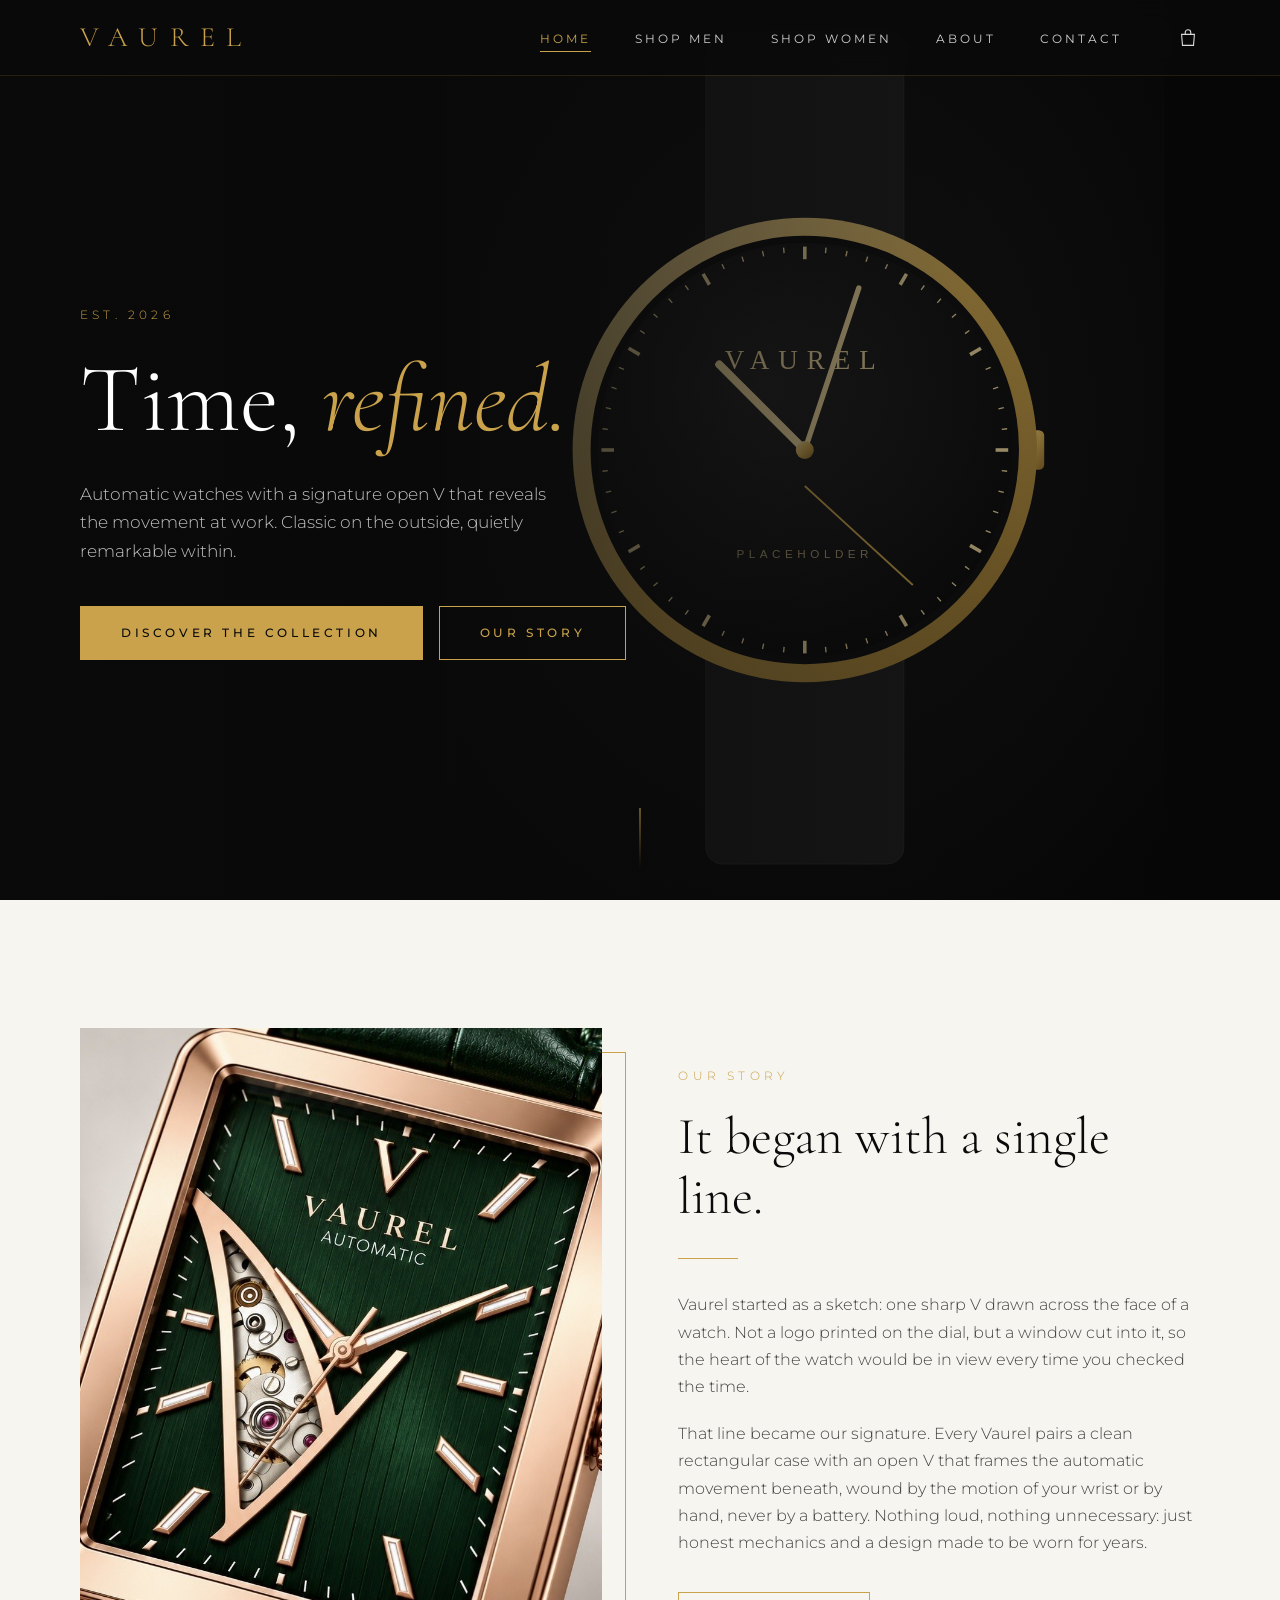
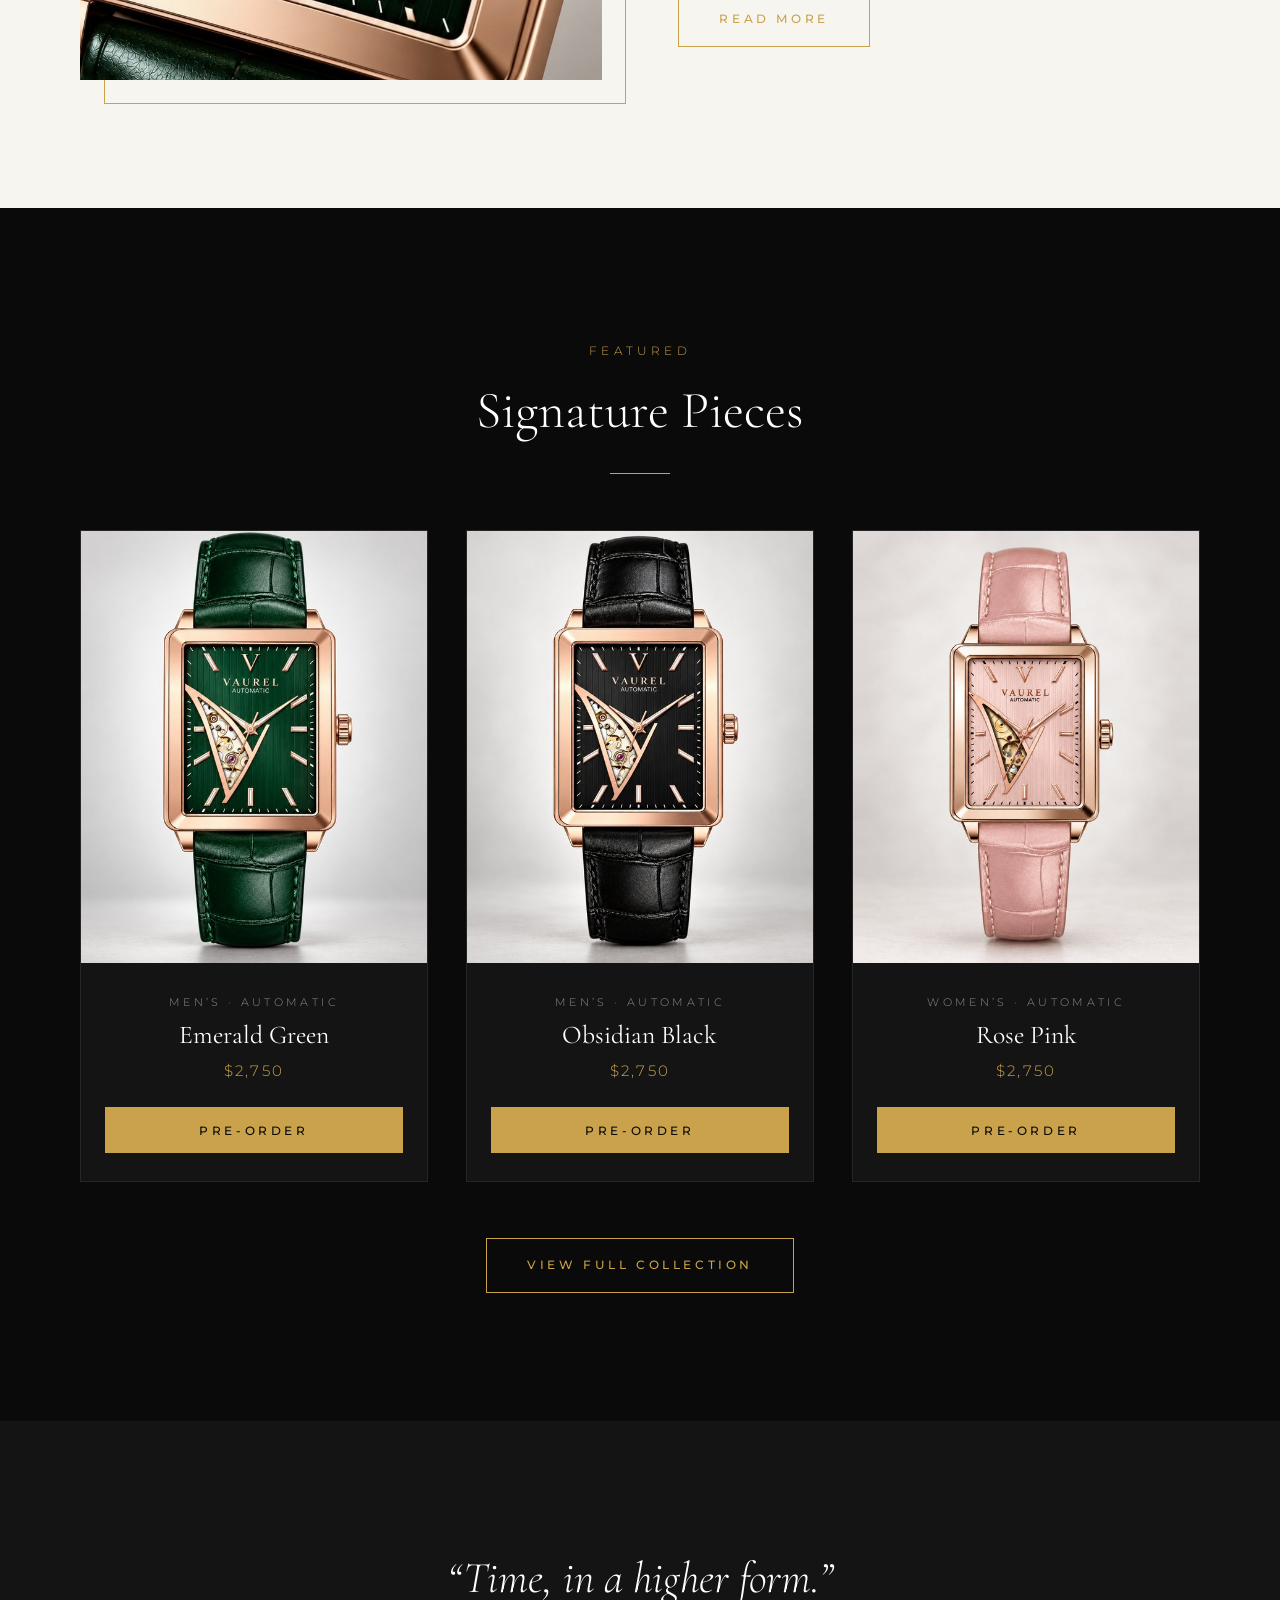
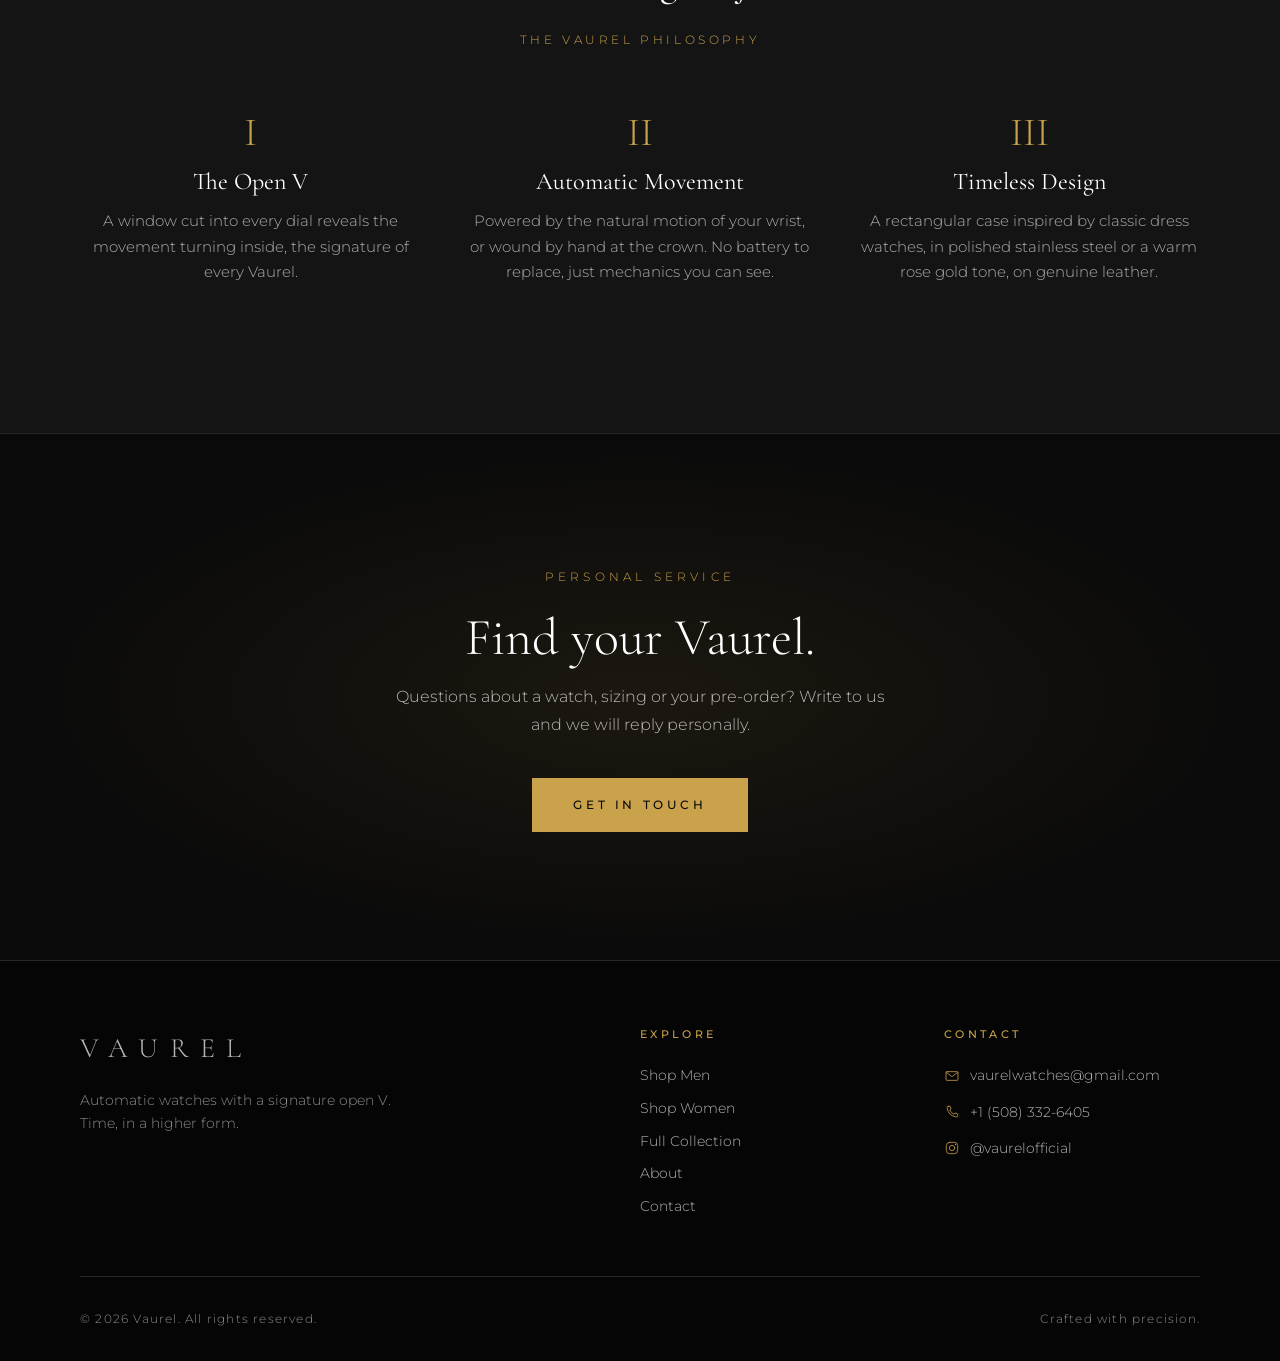
==== commit 92606489: "Mention hand winding alongside automatic winding The Home page Automatic Movement point, Home story " ====
--- a/index.html
+++ b/index.html
@@ -64,7 +64,7 @@
           <h2 class="section-title">It began with a single line.</h2>
           <hr class="divider">
           <p>Vaurel started as a sketch: one sharp V drawn across the face of a watch. Not a logo printed on the dial, but a window cut into it, so the heart of the watch would be in view every time you checked the time.</p>
-          <p>That line became our signature. Every Vaurel pairs a clean rectangular case with an open V that frames the automatic movement beneath, wound by the motion of your wrist instead of a battery. Nothing loud, nothing unnecessary: just honest mechanics and a design made to be worn for years.</p>
+          <p>That line became our signature. Every Vaurel pairs a clean rectangular case with an open V that frames the automatic movement beneath, wound by the motion of your wrist or by hand, never by a battery. Nothing loud, nothing unnecessary: just honest mechanics and a design made to be worn for years.</p>
           <a href="about.html" class="btn" style="margin-top: 1rem;">Read More</a>
         </div>
       </div>
@@ -102,7 +102,7 @@
           <div class="feature">
             <span class="feature-number">II</span>
             <h3>Automatic Movement</h3>
-            <p>Powered by the natural motion of your wrist. No battery to replace, just mechanics you can see.</p>
+            <p>Powered by the natural motion of your wrist, or wound by hand at the crown. No battery to replace, just mechanics you can see.</p>
           </div>
           <div class="feature">
             <span class="feature-number">III</span>
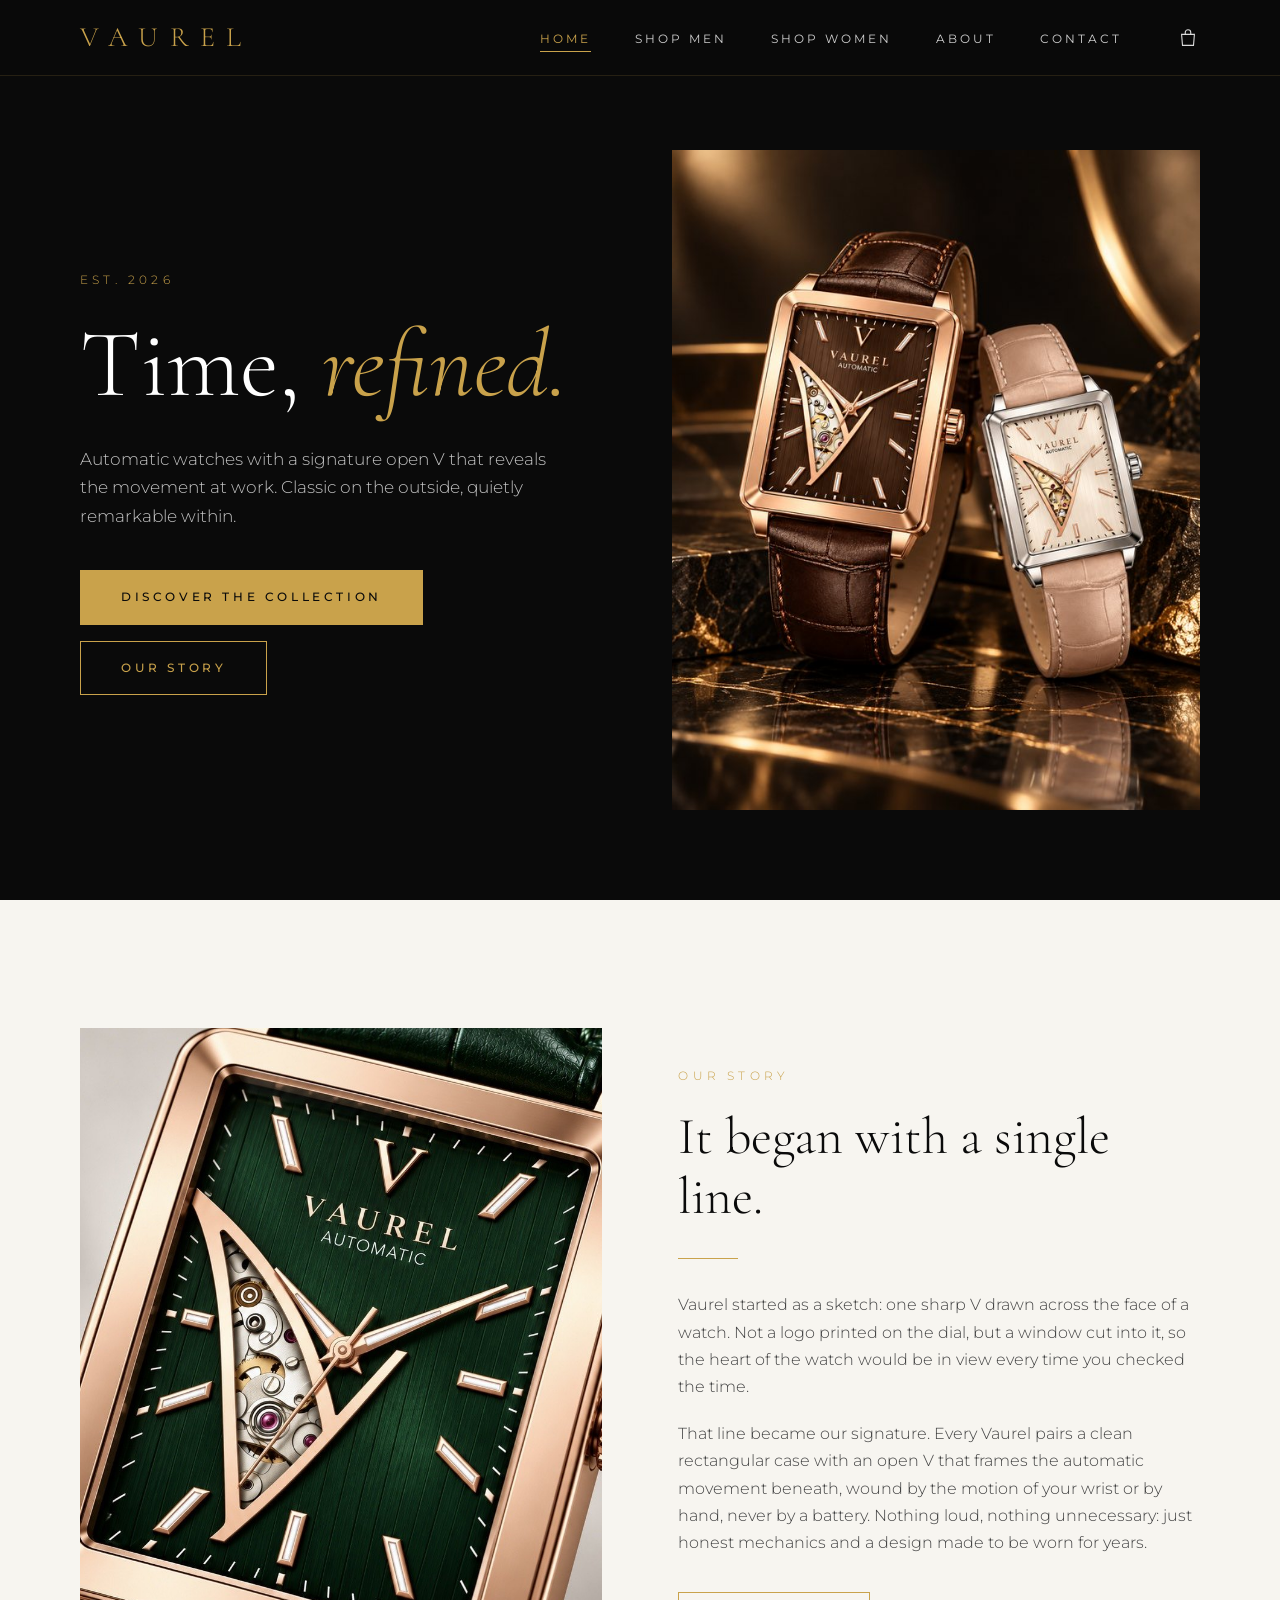
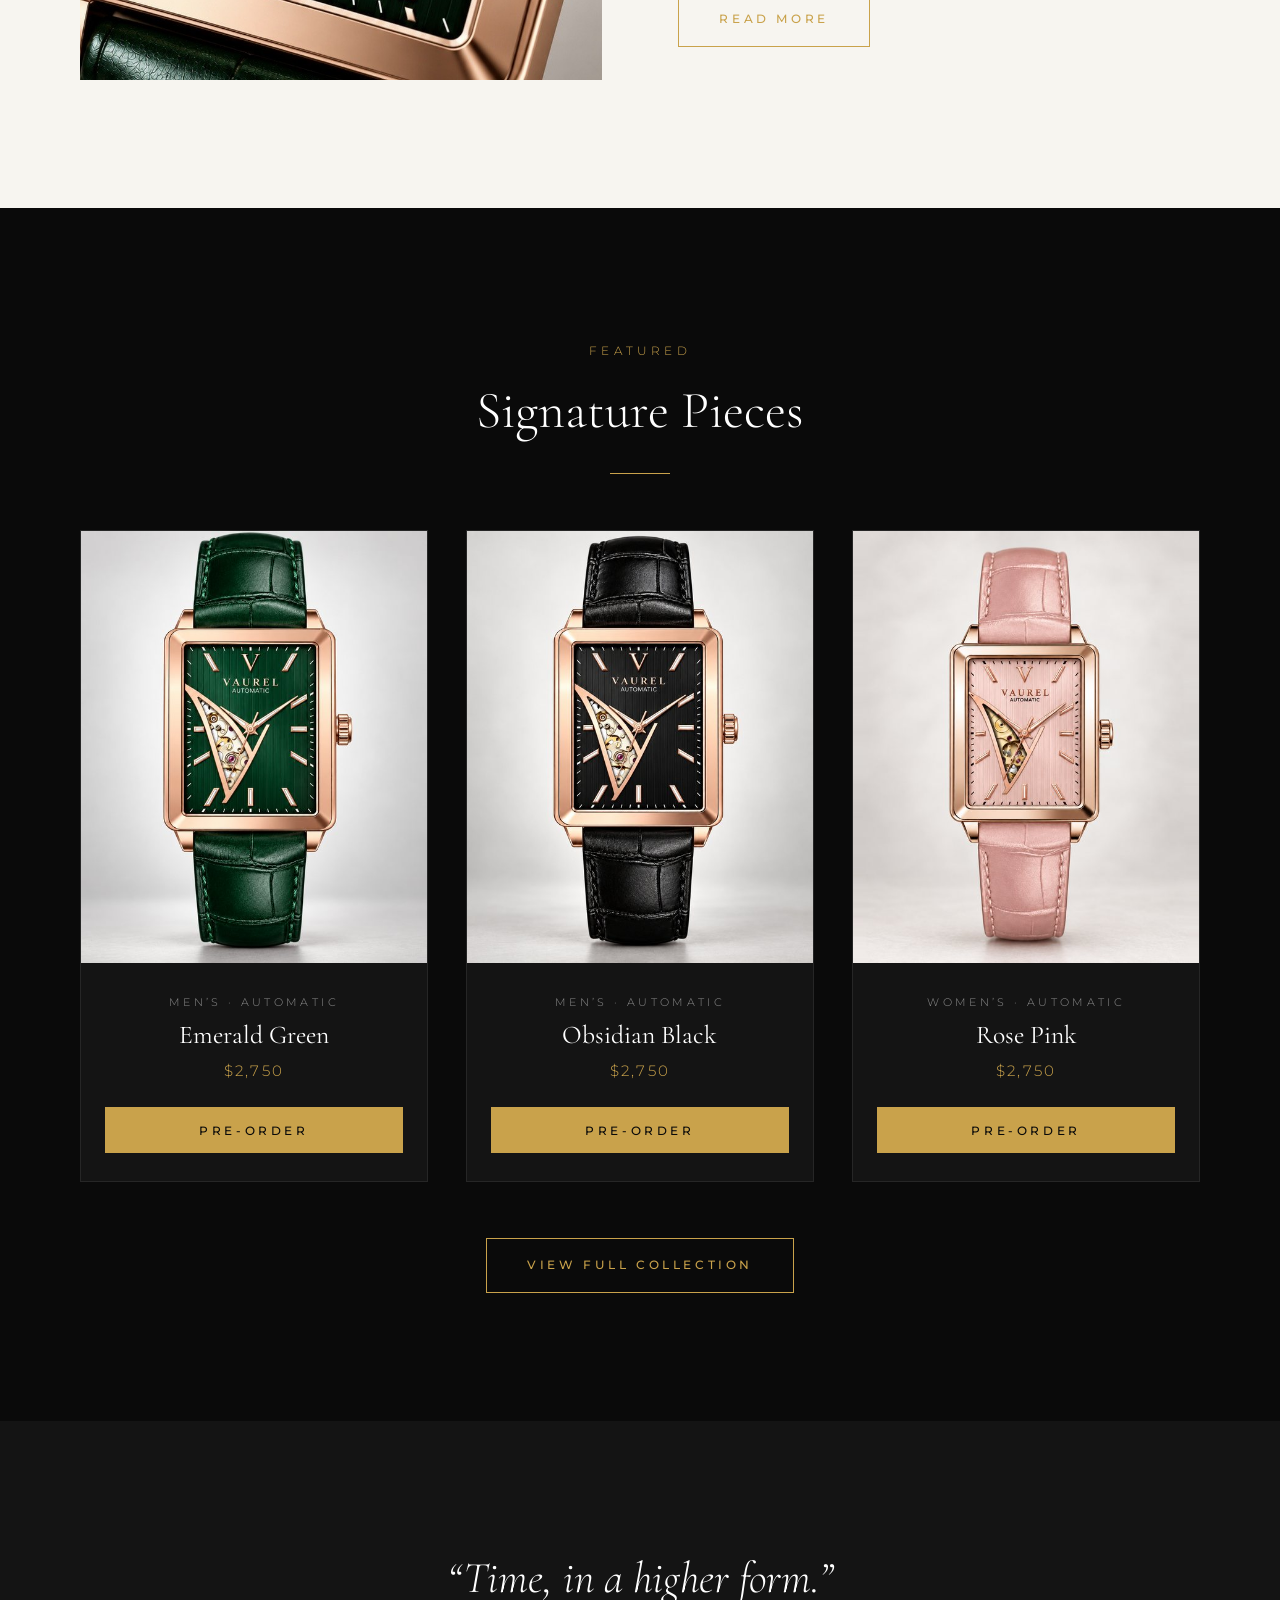
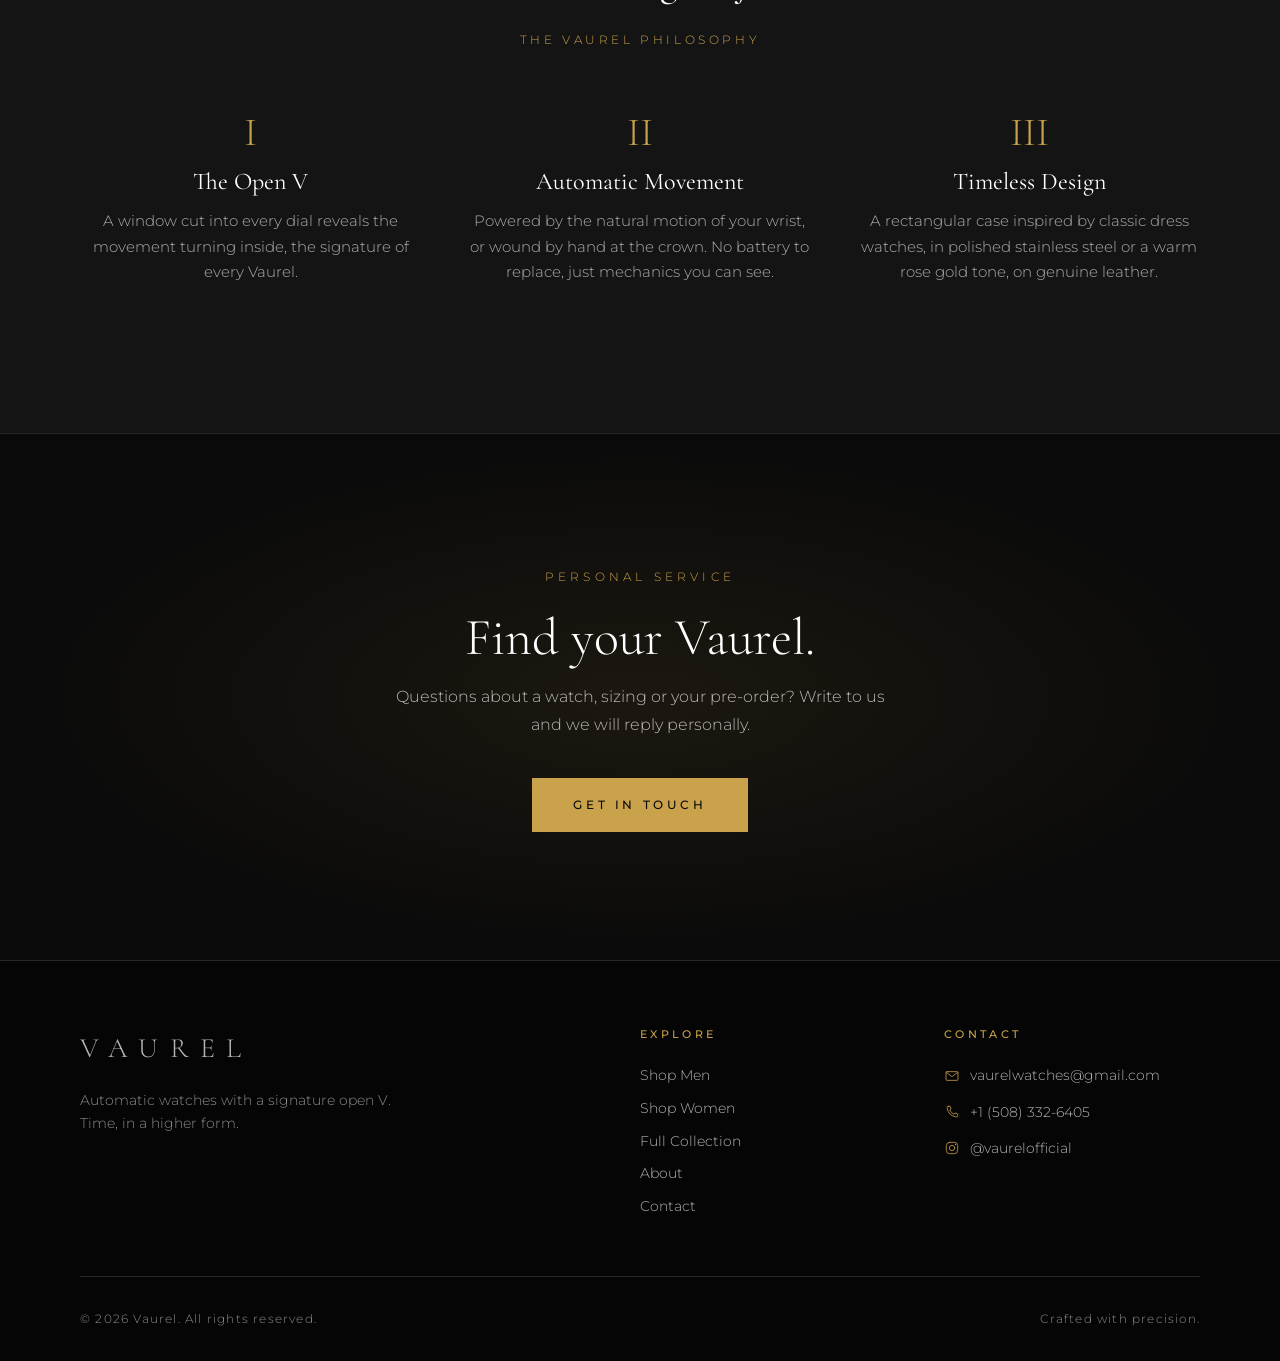
==== commit f6a24a32: "New Home hero photo and remove gold frames around story images - Home hero now shows the new Espress" ====
--- a/index.html
+++ b/index.html
@@ -9,7 +9,7 @@
   <link rel="preconnect" href="https://fonts.googleapis.com">
   <link rel="preconnect" href="https://fonts.gstatic.com" crossorigin>
   <link href="https://fonts.googleapis.com/css2?family=Cormorant+Garamond:ital,wght@0,300;0,400;0,500;1,300;1,400&family=Montserrat:wght@300;400;500&display=swap" rel="stylesheet">
-  <link rel="stylesheet" href="css/style.css?v=10">
+  <link rel="stylesheet" href="css/style.css?v=11">
 </head>
 <body>
 
@@ -37,9 +37,9 @@
   </header>
 
   <main>
-    <!-- Hero: replace images/hero.svg with your own photo (keep the same name or update style.css) -->
+    <!-- Hero: photo is images/hero.jpg (large) and images/hero-sm.jpg (phones) -->
     <section class="hero">
-      <div class="container">
+      <div class="container hero-grid">
         <div class="hero-content">
           <span class="eyebrow">Est. 2026</span>
           <h1>Time, <em>refined.</em></h1>
@@ -49,8 +49,11 @@
             <a href="about.html" class="btn">Our Story</a>
           </div>
         </div>
+        <div class="hero-media">
+          <img src="images/hero.jpg" srcset="images/hero-sm.jpg 640w, images/hero.jpg 1122w" sizes="(max-width: 820px) 100vw, 50vw"
+               alt="Vaurel Espresso Brown and Blush Ivory watches on black and gold marble" width="1122" height="1402" fetchpriority="high">
+        </div>
       </div>
-      <span class="scroll-cue" aria-hidden="true"></span>
     </section>
 
     <!-- Brand story -->
@@ -157,8 +160,8 @@
     </div>
   </footer>
 
-  <script src="js/products.js?v=10" defer></script>
-  <script src="js/shop.js?v=10" defer></script>
-  <script src="js/cart.js?v=10" defer></script>
+  <script src="js/products.js?v=11" defer></script>
+  <script src="js/shop.js?v=11" defer></script>
+  <script src="js/cart.js?v=11" defer></script>
 </body>
 </html>
--- a/css/style.css
+++ b/css/style.css
@@ -270,21 +270,29 @@
   min-height: 100svh;
   display: flex;
   align-items: center;
-  padding: calc(var(--header-height) + 3rem) 0 4rem;
-  background: var(--black) url("../images/hero.svg") center right / cover no-repeat;
+  padding: calc(var(--header-height) + 2rem) 0 3rem;
+  background: var(--black);
   overflow: hidden;
 }
 
-.hero::before {
-  content: "";
-  position: absolute;
-  inset: 0;
-  background: linear-gradient(90deg, rgba(10,10,10,0.95) 0%, rgba(10,10,10,0.7) 45%, rgba(10,10,10,0.15) 100%);
-}
-
-.hero .container { position: relative; }
+/* Text on the left, the full photo on the right */
+.hero-grid {
+  display: grid;
+  grid-template-columns: 1fr 1fr;
+  gap: clamp(2rem, 5vw, 5rem);
+  align-items: center;
+}
 
 .hero-content { max-width: 620px; }
+
+.hero-media img {
+  display: block;
+  width: auto;
+  max-width: 100%;
+  height: auto;
+  max-height: calc(100svh - var(--header-height) - 5rem);
+  margin-left: auto;
+}
 
 .hero h1 {
   font-size: clamp(3rem, 8vw, 6rem);
@@ -303,15 +311,6 @@
 
 .hero-actions { display: flex; flex-wrap: wrap; gap: 1rem; }
 
-.scroll-cue {
-  position: absolute;
-  left: 50%;
-  bottom: 2rem;
-  transform: translateX(-50%);
-  width: 1px;
-  height: 60px;
-  background: linear-gradient(var(--gold), transparent);
-}
 
 /* ---------- Page header (inner pages) ---------- */
 .page-hero {
@@ -354,16 +353,6 @@
   object-fit: cover;
 }
 
-/* Thin gold frame offset behind the image */
-.split-media::before {
-  content: "";
-  position: absolute;
-  inset: 1.5rem -1.5rem -1.5rem 1.5rem;
-  border: 1px solid var(--gold);
-  z-index: -1;
-}
-
-.split-media { z-index: 0; }
 
 .quote {
   font-family: var(--font-display);
@@ -1077,26 +1066,22 @@
 
   .split { grid-template-columns: 1fr; }
   .product-detail { grid-template-columns: 1fr; }
-  .split-media { max-width: 480px; margin: 0 1.5rem 1.5rem 0; }
+  .split-media { max-width: 480px; }
   .split--reverse .split-media { order: -1; }
+
+  /* Phones and tablets: photo on top, text below */
+  .hero { min-height: 0; }
+  .hero-grid { grid-template-columns: 1fr; }
+  .hero-media { order: -1; }
+  .hero-media img { width: 100%; max-height: none; margin: 0 auto; }
 
   .footer-grid { grid-template-columns: 1fr 1fr; }
   .footer-brand { grid-column: 1 / -1; }
 }
 
 @media (max-width: 600px) {
-  .hero {
-    align-items: flex-end;
-    background-position: 70% center;
-  }
-
-  .hero::before {
-    background: linear-gradient(0deg, rgba(10,10,10,0.97) 0%, rgba(10,10,10,0.75) 55%, rgba(10,10,10,0.35) 100%);
-  }
-
   .hero-actions .btn { flex: 1 1 100%; text-align: center; }
 
-  .scroll-cue { display: none; }
 
   .grid { grid-template-columns: 1fr; max-width: 420px; margin: 0 auto; }
 
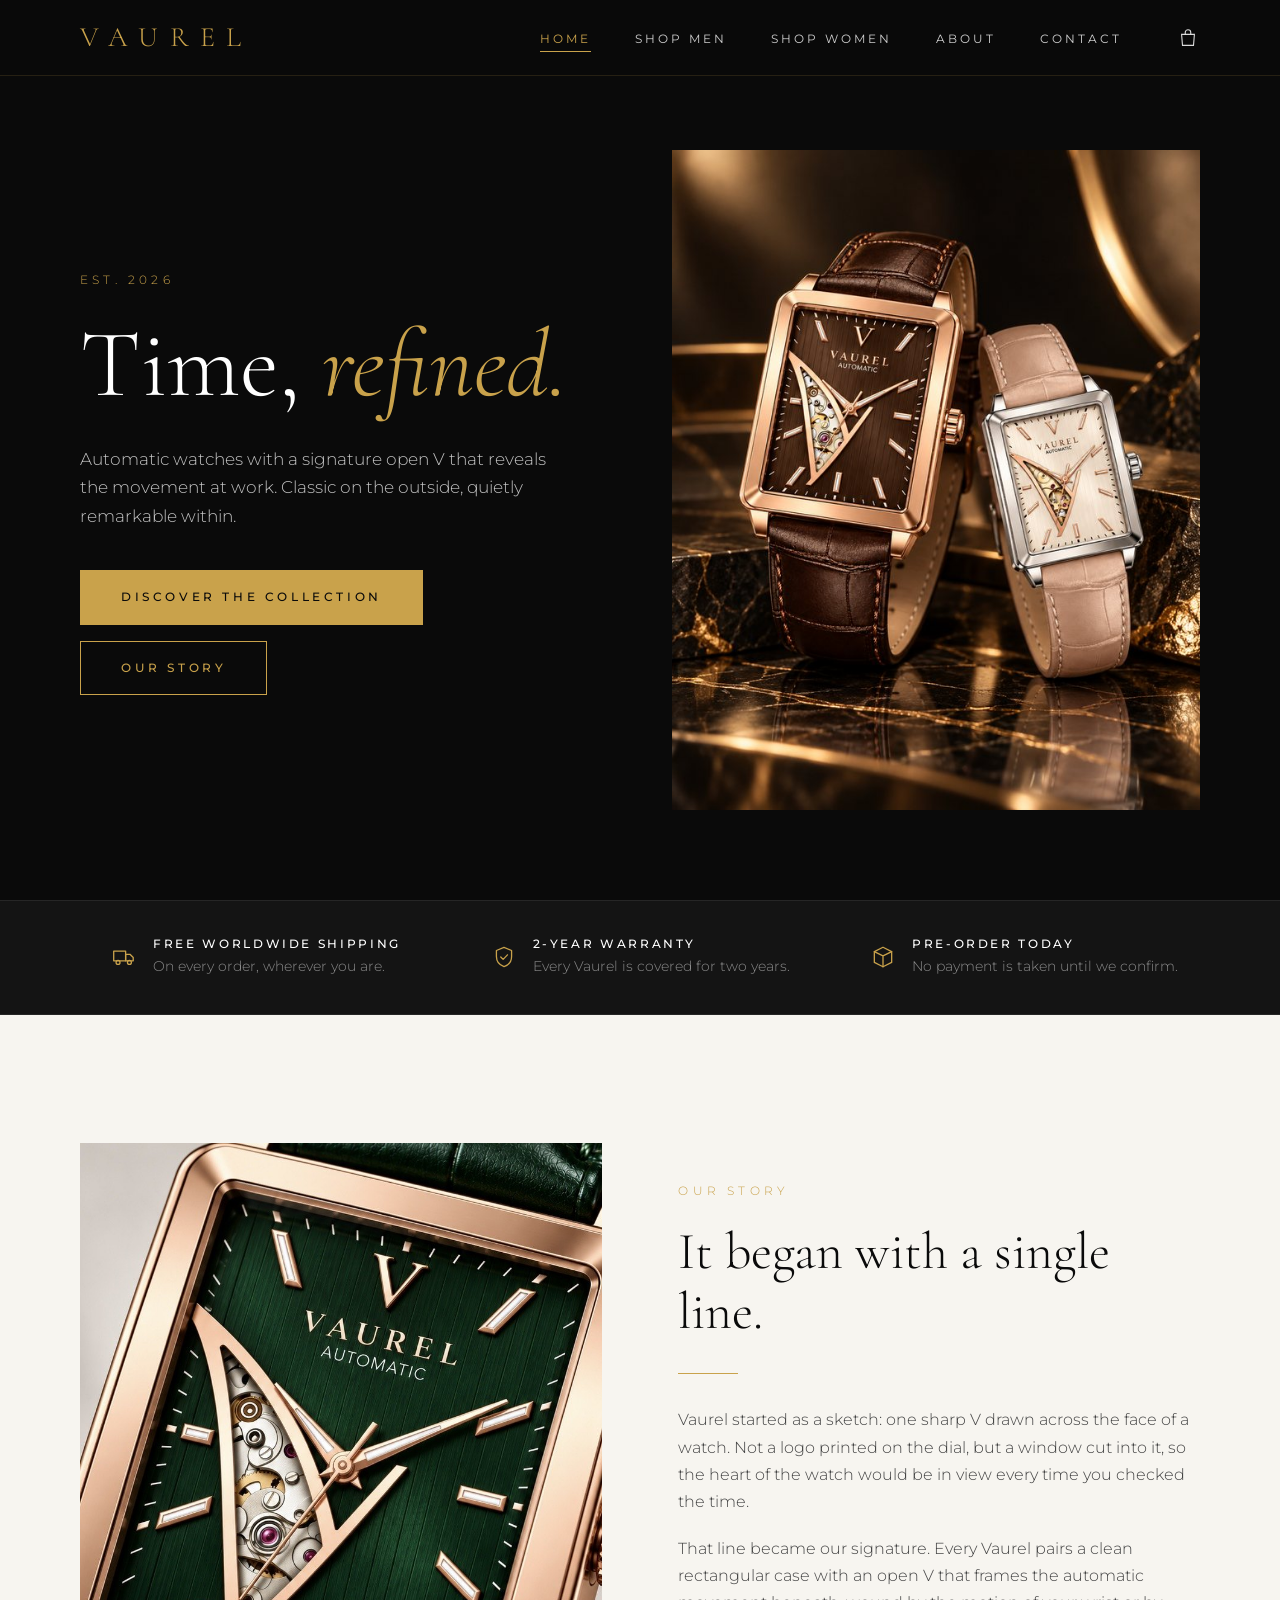
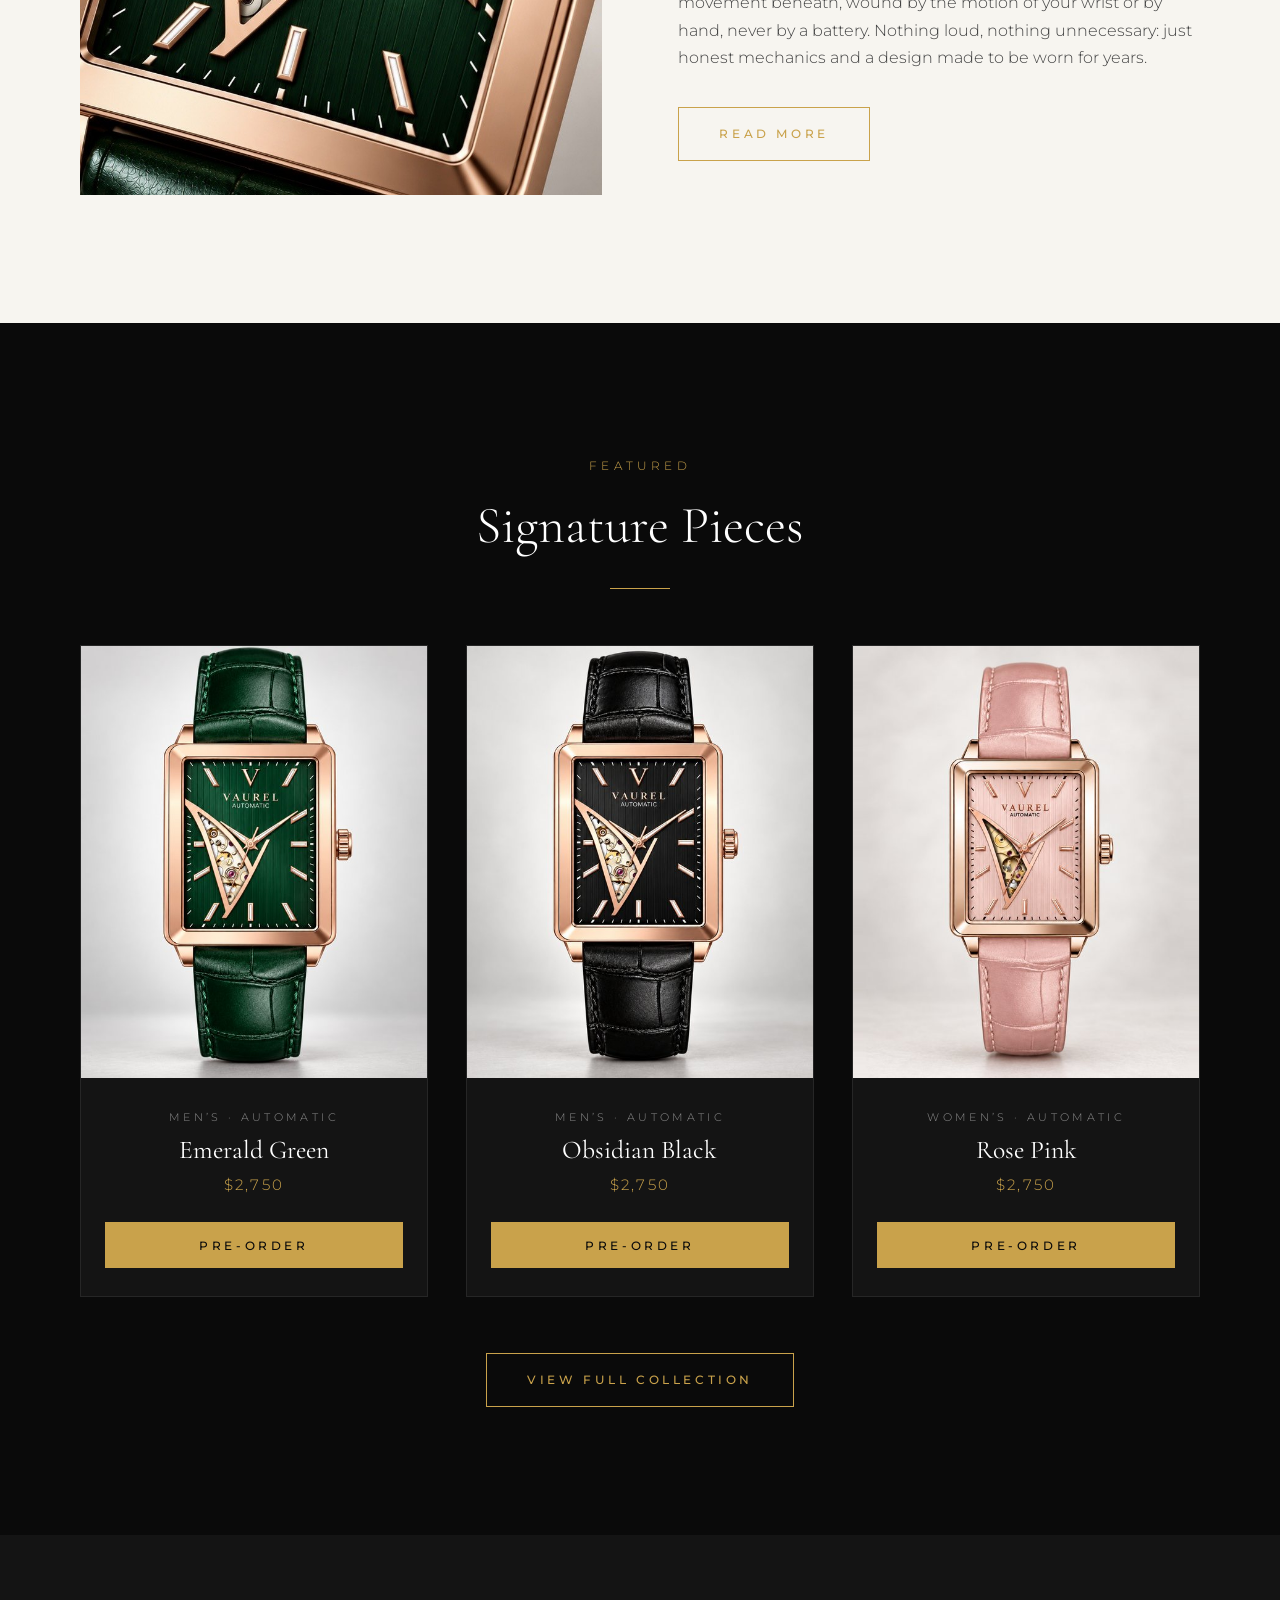
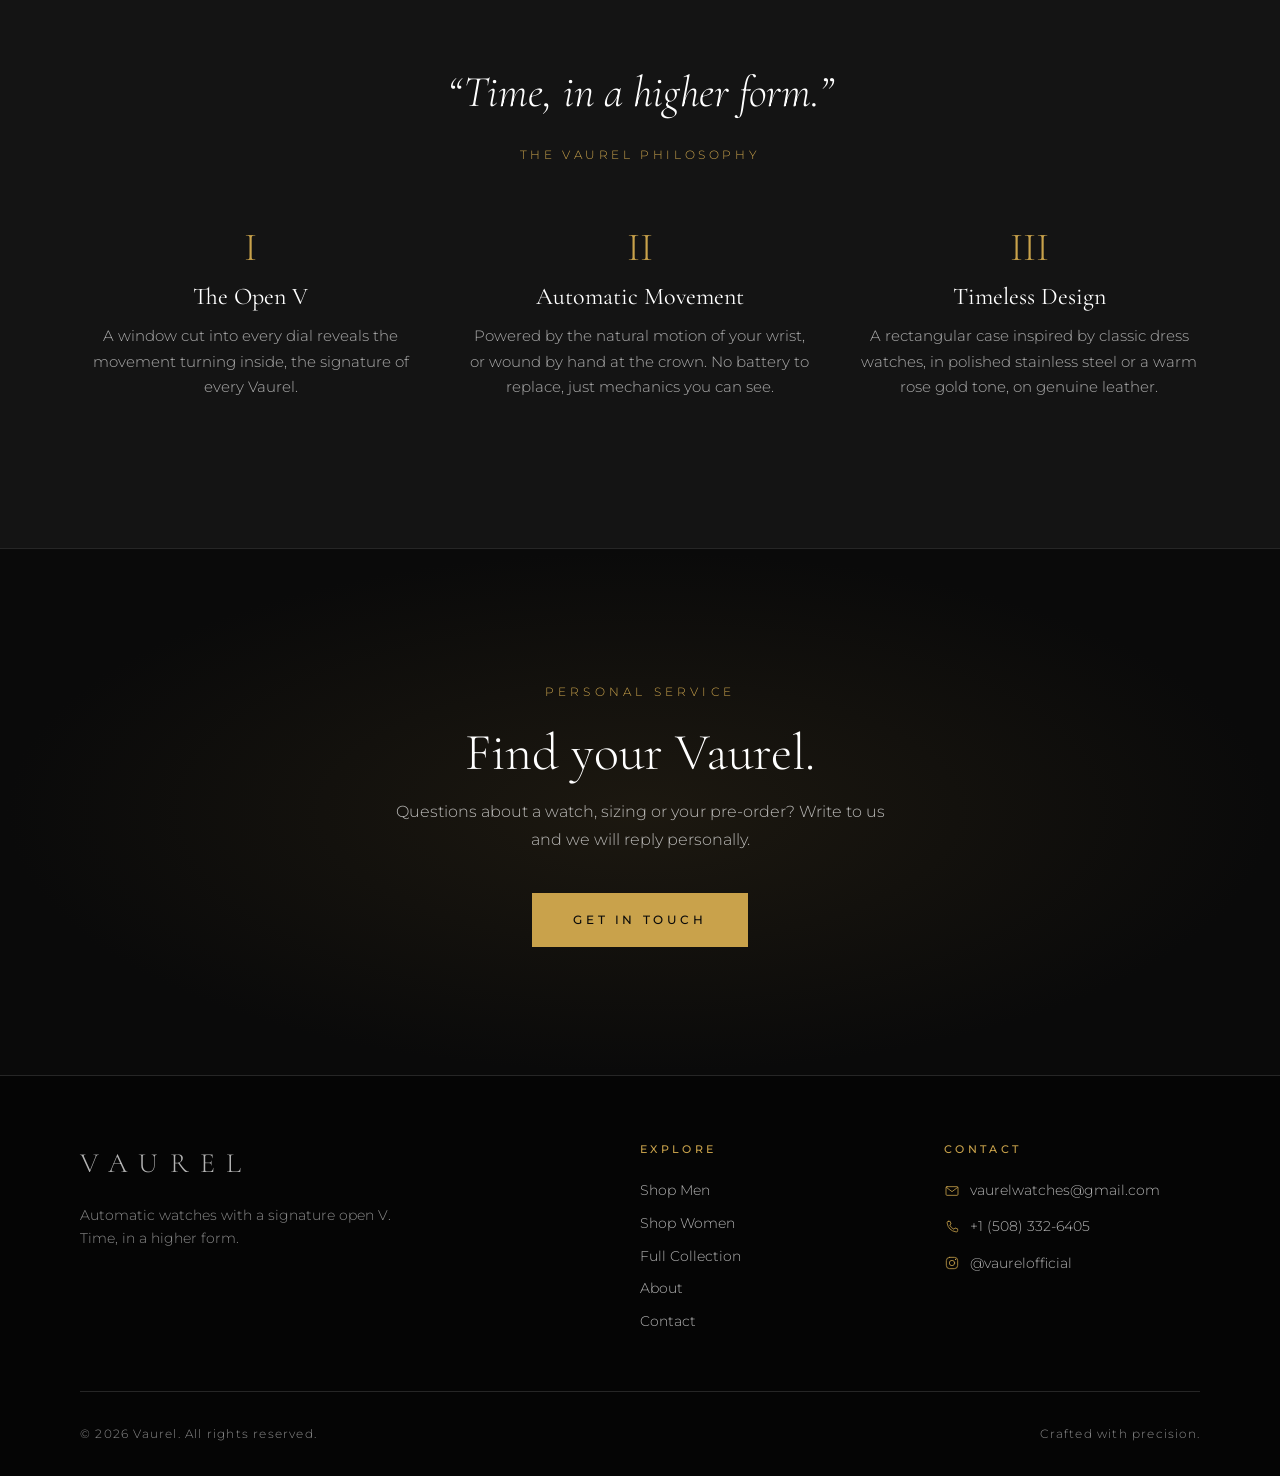
==== commit 5611b583: "Show free worldwide shipping and the 2-year warranty - Home: highlights band under the hero (free wo" ====
--- a/index.html
+++ b/index.html
@@ -9,7 +9,7 @@
   <link rel="preconnect" href="https://fonts.googleapis.com">
   <link rel="preconnect" href="https://fonts.gstatic.com" crossorigin>
   <link href="https://fonts.googleapis.com/css2?family=Cormorant+Garamond:ital,wght@0,300;0,400;0,500;1,300;1,400&family=Montserrat:wght@300;400;500&display=swap" rel="stylesheet">
-  <link rel="stylesheet" href="css/style.css?v=11">
+  <link rel="stylesheet" href="css/style.css?v=12">
 </head>
 <body>
 
@@ -52,6 +52,24 @@
         <div class="hero-media">
           <img src="images/hero.jpg" srcset="images/hero-sm.jpg 640w, images/hero.jpg 1122w" sizes="(max-width: 820px) 100vw, 50vw"
                alt="Vaurel Espresso Brown and Blush Ivory watches on black and gold marble" width="1122" height="1402" fetchpriority="high">
+        </div>
+      </div>
+    </section>
+
+    <!-- Highlights -->
+    <section class="perks" aria-label="Why buy from Vaurel">
+      <div class="container perks-grid">
+        <div class="perk">
+          <svg class="icon icon--lg" viewBox="0 0 24 24" width="26" height="26" aria-hidden="true" focusable="false"><path d="M2.5 6.5h11v9h-11z"/><path d="M13.5 9.5h4l3 3v3h-7z"/><circle cx="6.5" cy="17" r="1.8"/><circle cx="17" cy="17" r="1.8"/></svg>
+          <div><h2>Free Worldwide Shipping</h2><p>On every order, wherever you are.</p></div>
+        </div>
+        <div class="perk">
+          <svg class="icon icon--lg" viewBox="0 0 24 24" width="26" height="26" aria-hidden="true" focusable="false"><path d="M12 3.2 5 6v5.5c0 4.3 2.9 7.9 7 9.3 4.1-1.4 7-5 7-9.3V6z"/><path d="m9 12 2.2 2.2L15.2 10"/></svg>
+          <div><h2>2-Year Warranty</h2><p>Every Vaurel is covered for two years.</p></div>
+        </div>
+        <div class="perk">
+          <svg class="icon icon--lg" viewBox="0 0 24 24" width="26" height="26" aria-hidden="true" focusable="false"><path d="M12 3 4 7v10l8 4 8-4V7z"/><path d="m4 7 8 4 8-4M12 11v10"/></svg>
+          <div><h2>Pre-order Today</h2><p>No payment is taken until we confirm.</p></div>
         </div>
       </div>
     </section>
@@ -160,8 +178,8 @@
     </div>
   </footer>
 
-  <script src="js/products.js?v=11" defer></script>
-  <script src="js/shop.js?v=11" defer></script>
-  <script src="js/cart.js?v=11" defer></script>
+  <script src="js/products.js?v=12" defer></script>
+  <script src="js/shop.js?v=12" defer></script>
+  <script src="js/cart.js?v=12" defer></script>
 </body>
 </html>
--- a/css/style.css
+++ b/css/style.css
@@ -311,6 +311,55 @@
 
 .hero-actions { display: flex; flex-wrap: wrap; gap: 1rem; }
 
+
+/* ---------- Highlights band (Home) ---------- */
+.perks {
+  border-top: 1px solid var(--black-line);
+  border-bottom: 1px solid var(--black-line);
+  background: var(--black-soft);
+  padding: 2.25rem 0;
+}
+
+.perks-grid {
+  display: grid;
+  grid-template-columns: repeat(3, 1fr);
+  gap: 2rem;
+}
+
+.perk {
+  display: flex;
+  align-items: center;
+  justify-content: center;
+  gap: 1rem;
+}
+
+.perk h2 {
+  font-family: var(--font-body);
+  font-size: 0.75rem;
+  font-weight: 500;
+  letter-spacing: 0.22em;
+  text-transform: uppercase;
+  color: var(--white);
+  margin: 0 0 0.25rem;
+}
+
+.perk p { font-size: 0.85rem; color: var(--grey); margin: 0; }
+
+.icon--lg { stroke-width: 1.1; }
+
+/* Shipping and warranty under the price on watch pages */
+.product-perks {
+  list-style: none;
+  margin: 1.25rem 0 0;
+  padding: 0;
+  display: flex;
+  flex-wrap: wrap;
+  gap: 0.75rem 1.75rem;
+  font-size: 0.85rem;
+  color: rgba(255, 255, 255, 0.85);
+}
+
+.product-perks li { display: inline-flex; align-items: center; gap: 0.55rem; }
 
 /* ---------- Page header (inner pages) ---------- */
 .page-hero {
@@ -1030,6 +1079,8 @@
   .grid { grid-template-columns: repeat(2, 1fr); }
   .features { grid-template-columns: 1fr; gap: 2.5rem; max-width: 480px; margin-left: auto; margin-right: auto; }
   .contact-grid { grid-template-columns: 1fr; }
+  .perks-grid { grid-template-columns: 1fr; gap: 1.25rem; max-width: 360px; margin: 0 auto; }
+  .perk { justify-content: flex-start; }
   .checkout-grid { grid-template-columns: 1fr; }
   .order-summary { position: static; order: -1; }
 }
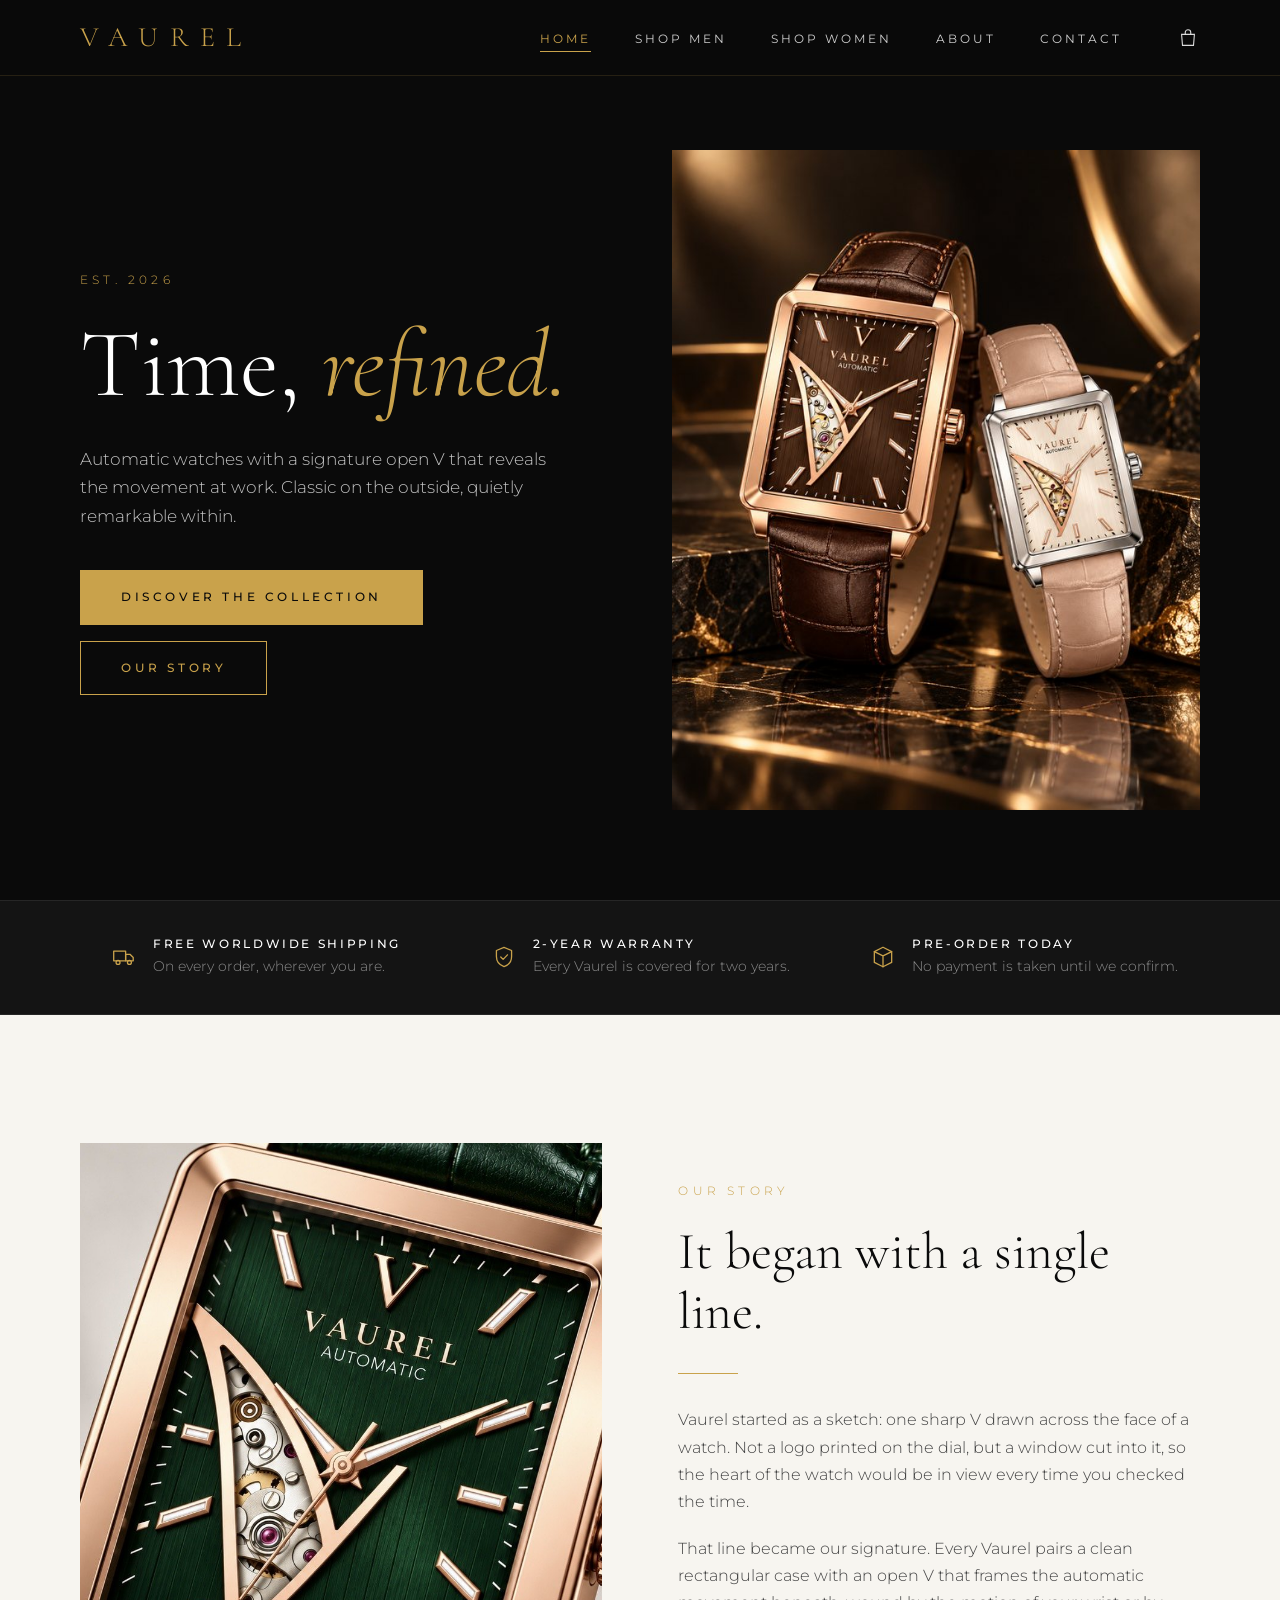
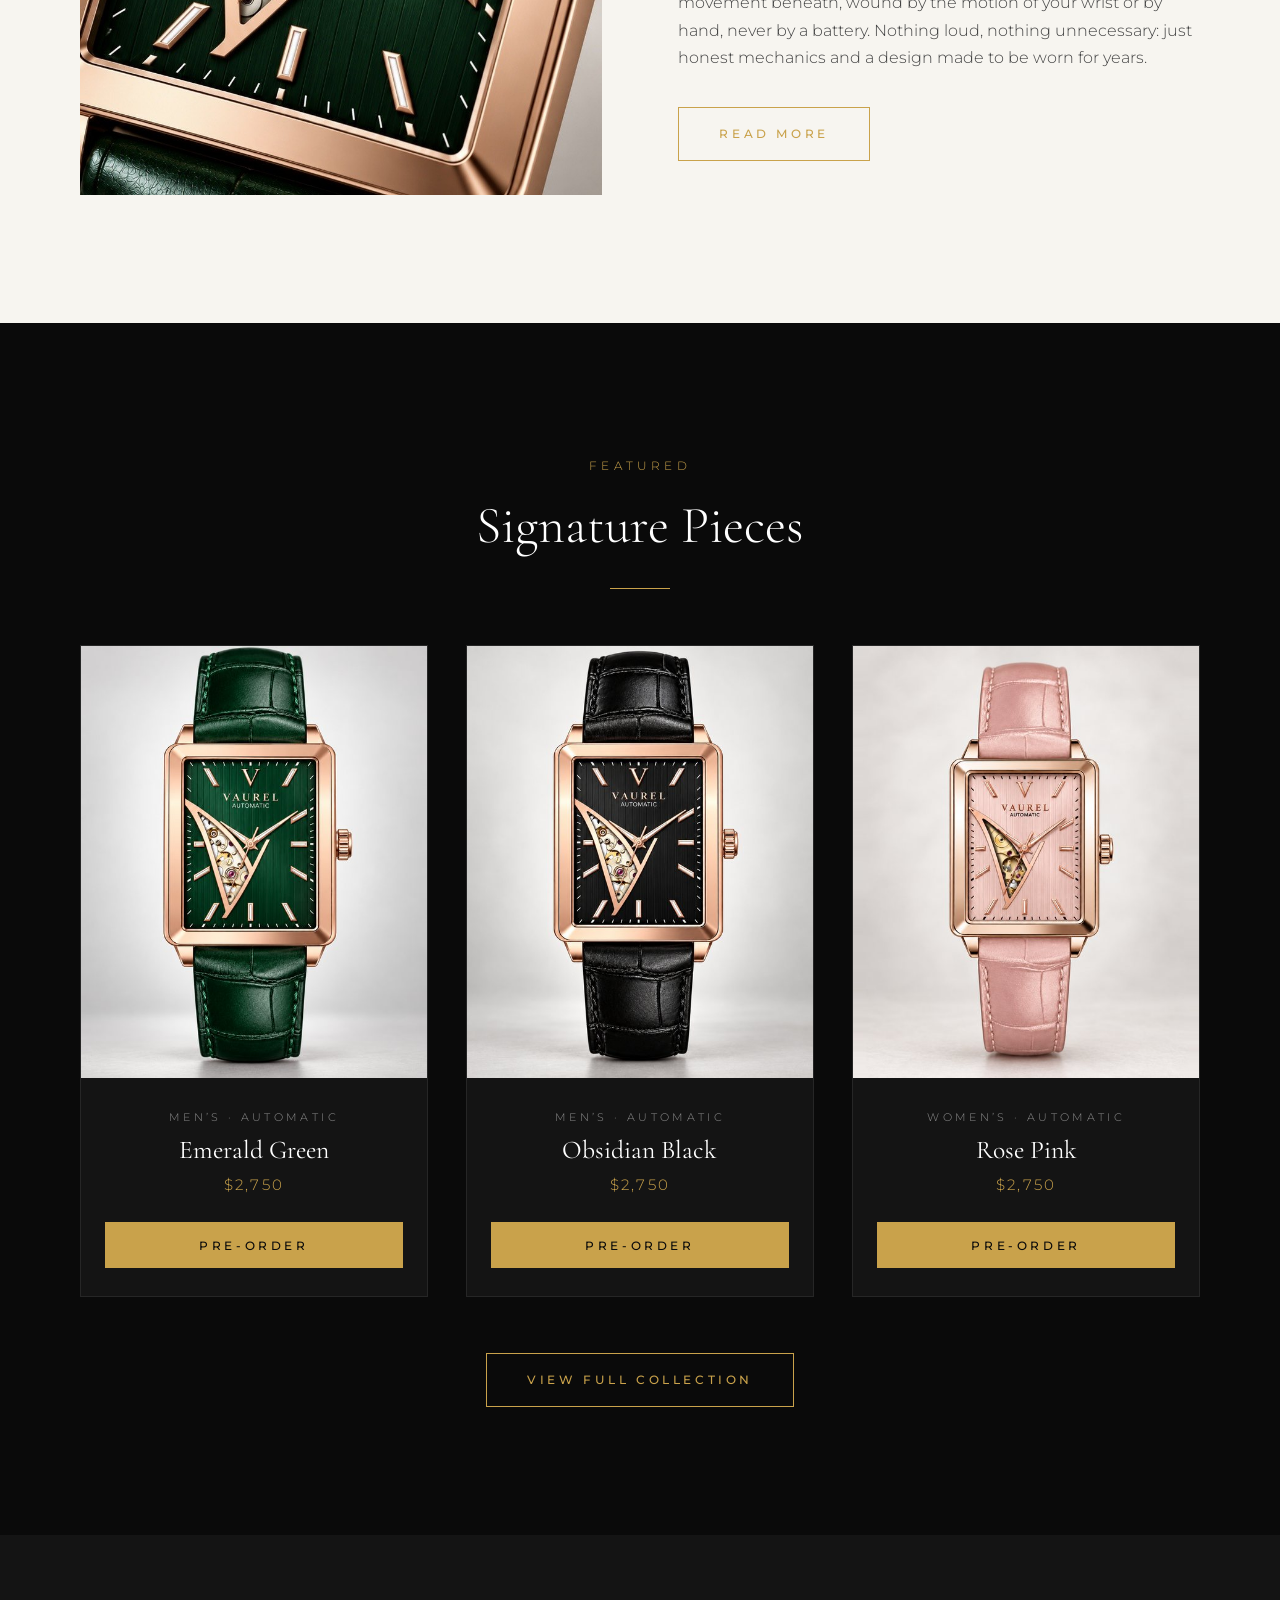
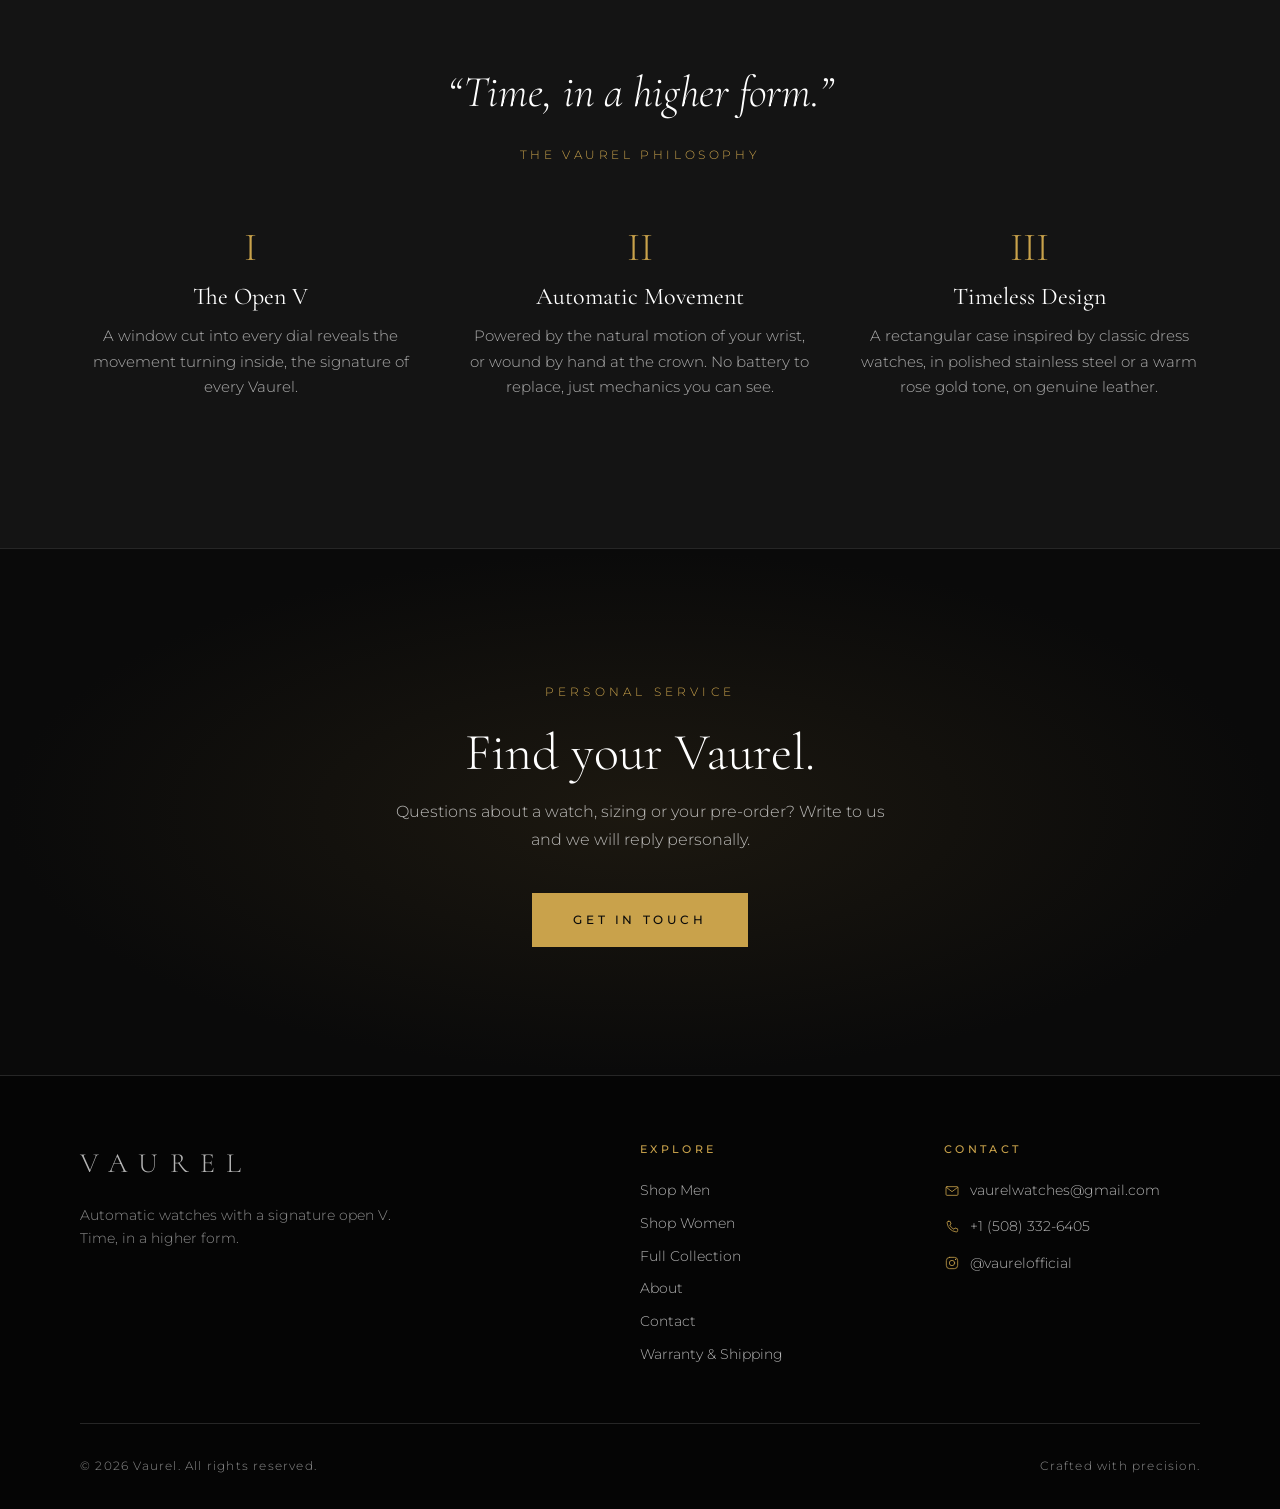
==== commit bdb832c6: "Add Warranty & Shipping page - New warranty.html: 2-year warranty from delivery covering the   movem" ====
--- a/index.html
+++ b/index.html
@@ -9,7 +9,7 @@
   <link rel="preconnect" href="https://fonts.googleapis.com">
   <link rel="preconnect" href="https://fonts.gstatic.com" crossorigin>
   <link href="https://fonts.googleapis.com/css2?family=Cormorant+Garamond:ital,wght@0,300;0,400;0,500;1,300;1,400&family=Montserrat:wght@300;400;500&display=swap" rel="stylesheet">
-  <link rel="stylesheet" href="css/style.css?v=12">
+  <link rel="stylesheet" href="css/style.css?v=13">
 </head>
 <body>
 
@@ -61,11 +61,11 @@
       <div class="container perks-grid">
         <div class="perk">
           <svg class="icon icon--lg" viewBox="0 0 24 24" width="26" height="26" aria-hidden="true" focusable="false"><path d="M2.5 6.5h11v9h-11z"/><path d="M13.5 9.5h4l3 3v3h-7z"/><circle cx="6.5" cy="17" r="1.8"/><circle cx="17" cy="17" r="1.8"/></svg>
-          <div><h2>Free Worldwide Shipping</h2><p>On every order, wherever you are.</p></div>
+          <div><h2><a href="warranty.html#shipping">Free Worldwide Shipping</a></h2><p>On every order, wherever you are.</p></div>
         </div>
         <div class="perk">
           <svg class="icon icon--lg" viewBox="0 0 24 24" width="26" height="26" aria-hidden="true" focusable="false"><path d="M12 3.2 5 6v5.5c0 4.3 2.9 7.9 7 9.3 4.1-1.4 7-5 7-9.3V6z"/><path d="m9 12 2.2 2.2L15.2 10"/></svg>
-          <div><h2>2-Year Warranty</h2><p>Every Vaurel is covered for two years.</p></div>
+          <div><h2><a href="warranty.html#warranty">2-Year Warranty</a></h2><p>Every Vaurel is covered for two years.</p></div>
         </div>
         <div class="perk">
           <svg class="icon icon--lg" viewBox="0 0 24 24" width="26" height="26" aria-hidden="true" focusable="false"><path d="M12 3 4 7v10l8 4 8-4V7z"/><path d="m4 7 8 4 8-4M12 11v10"/></svg>
@@ -160,6 +160,7 @@
             <li><a href="collection.html">Full Collection</a></li>
             <li><a href="about.html">About</a></li>
             <li><a href="contact.html">Contact</a></li>
+            <li><a href="warranty.html">Warranty &amp; Shipping</a></li>
           </ul>
         </div>
         <div>
@@ -178,8 +179,8 @@
     </div>
   </footer>
 
-  <script src="js/products.js?v=12" defer></script>
-  <script src="js/shop.js?v=12" defer></script>
-  <script src="js/cart.js?v=12" defer></script>
+  <script src="js/products.js?v=13" defer></script>
+  <script src="js/shop.js?v=13" defer></script>
+  <script src="js/cart.js?v=13" defer></script>
 </body>
 </html>
--- a/css/style.css
+++ b/css/style.css
@@ -360,6 +360,30 @@
 }
 
 .product-perks li { display: inline-flex; align-items: center; gap: 0.55rem; }
+
+/* ---------- Warranty & Shipping page ---------- */
+.policy { max-width: 820px; }
+.policy h2 { font-size: clamp(1.75rem, 4vw, 2.4rem); margin: 0 0 1rem; scroll-margin-top: calc(var(--header-height) + 1rem); }
+.policy h2:not(:first-child) { margin-top: 4rem; padding-top: 3rem; border-top: 1px solid var(--black-line); }
+.policy h3 {
+  font-family: var(--font-body);
+  font-size: 0.75rem;
+  font-weight: 500;
+  letter-spacing: 0.25em;
+  text-transform: uppercase;
+  color: var(--gold);
+  margin: 2rem 0 1rem;
+}
+.policy p, .policy li { color: rgba(255, 255, 255, 0.8); }
+.policy ul, .policy ol { padding-left: 1.2rem; margin: 0 0 1.25rem; }
+.policy li { margin-bottom: 0.5rem; }
+.policy li::marker { color: var(--gold); }
+.policy a, .contact-item p a, .order-summary .bag-total a { color: var(--gold); border-bottom: 1px solid rgba(201, 162, 75, 0.4); }
+.policy-columns { display: grid; grid-template-columns: 1fr 1fr; gap: 0 3rem; }
+
+/* Links inside the highlights band and watch-page perks */
+.perk h2 a, .product-perks a { transition: color 0.3s ease; }
+.perk h2 a:hover, .product-perks a:hover { color: var(--gold); }
 
 /* ---------- Page header (inner pages) ---------- */
 .page-hero {
@@ -1079,6 +1103,7 @@
   .grid { grid-template-columns: repeat(2, 1fr); }
   .features { grid-template-columns: 1fr; gap: 2.5rem; max-width: 480px; margin-left: auto; margin-right: auto; }
   .contact-grid { grid-template-columns: 1fr; }
+  .policy-columns { grid-template-columns: 1fr; }
   .perks-grid { grid-template-columns: 1fr; gap: 1.25rem; max-width: 360px; margin: 0 auto; }
   .perk { justify-content: flex-start; }
   .checkout-grid { grid-template-columns: 1fr; }
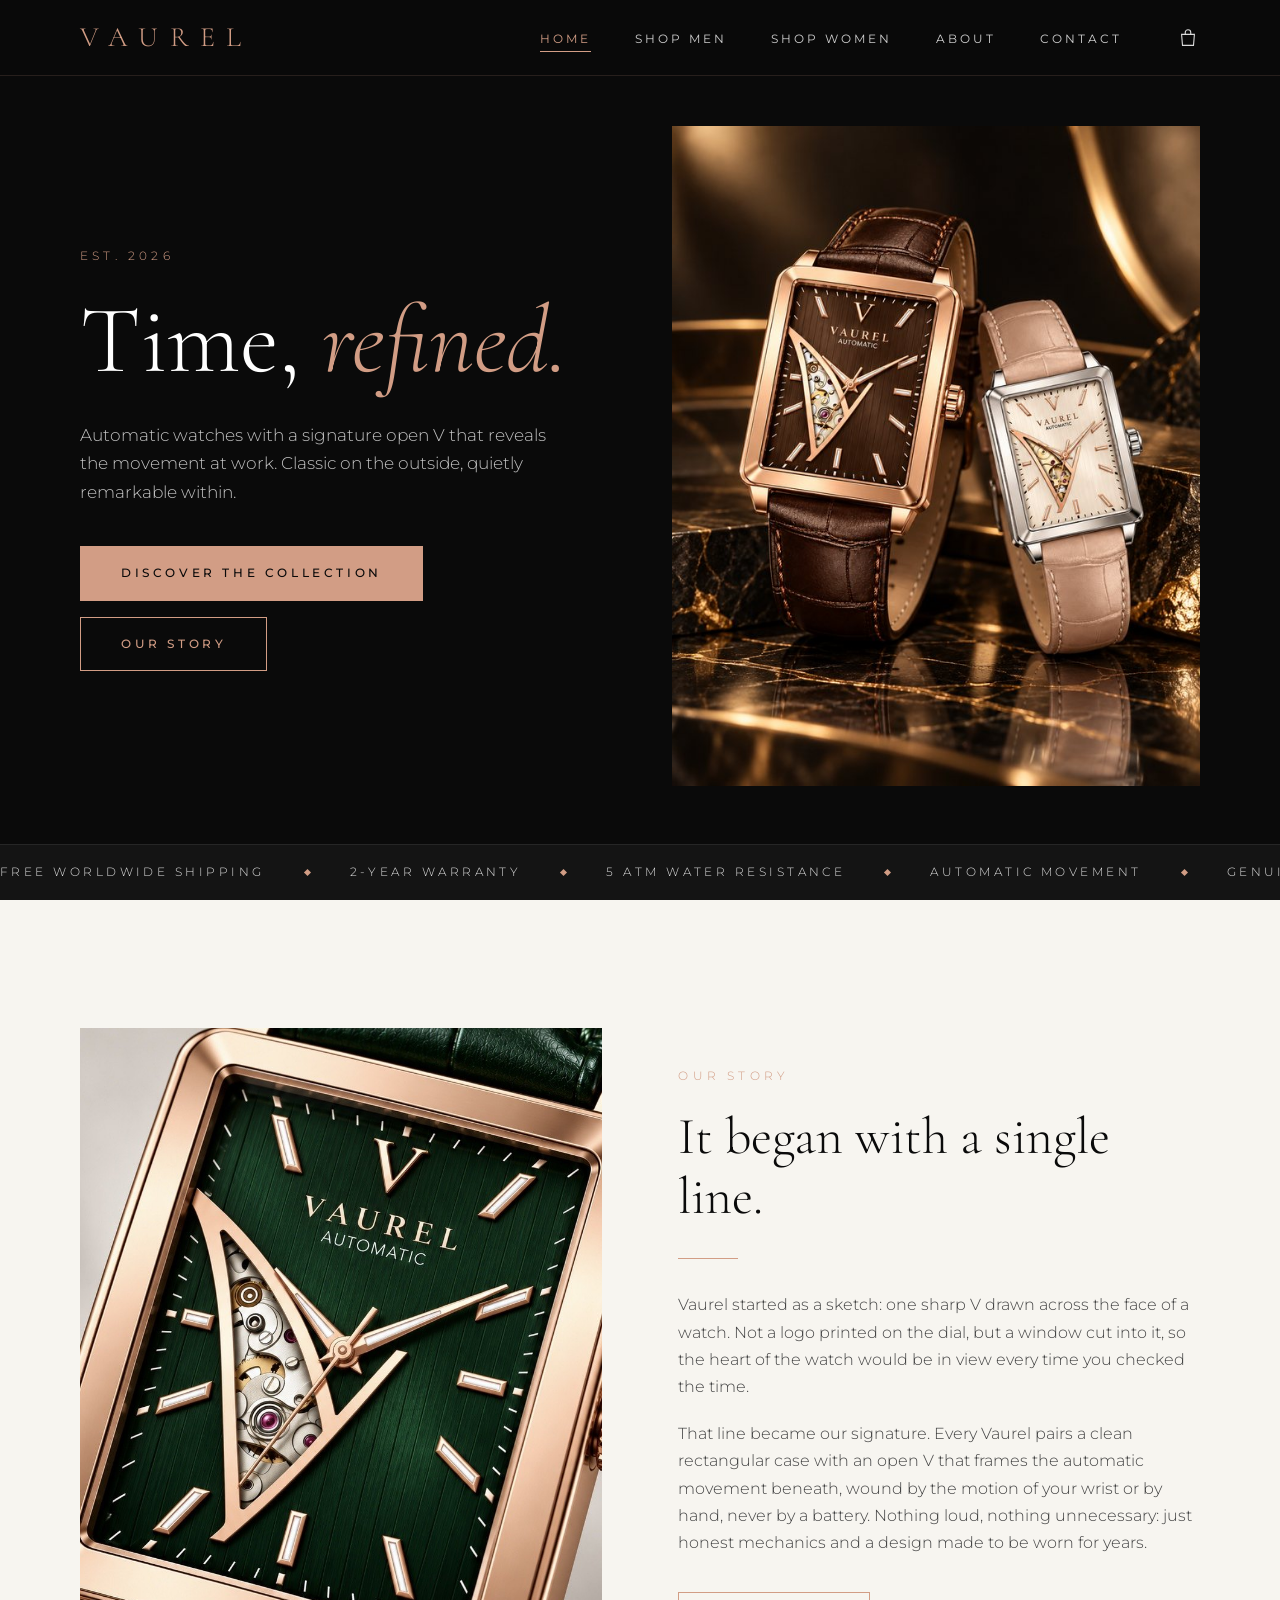
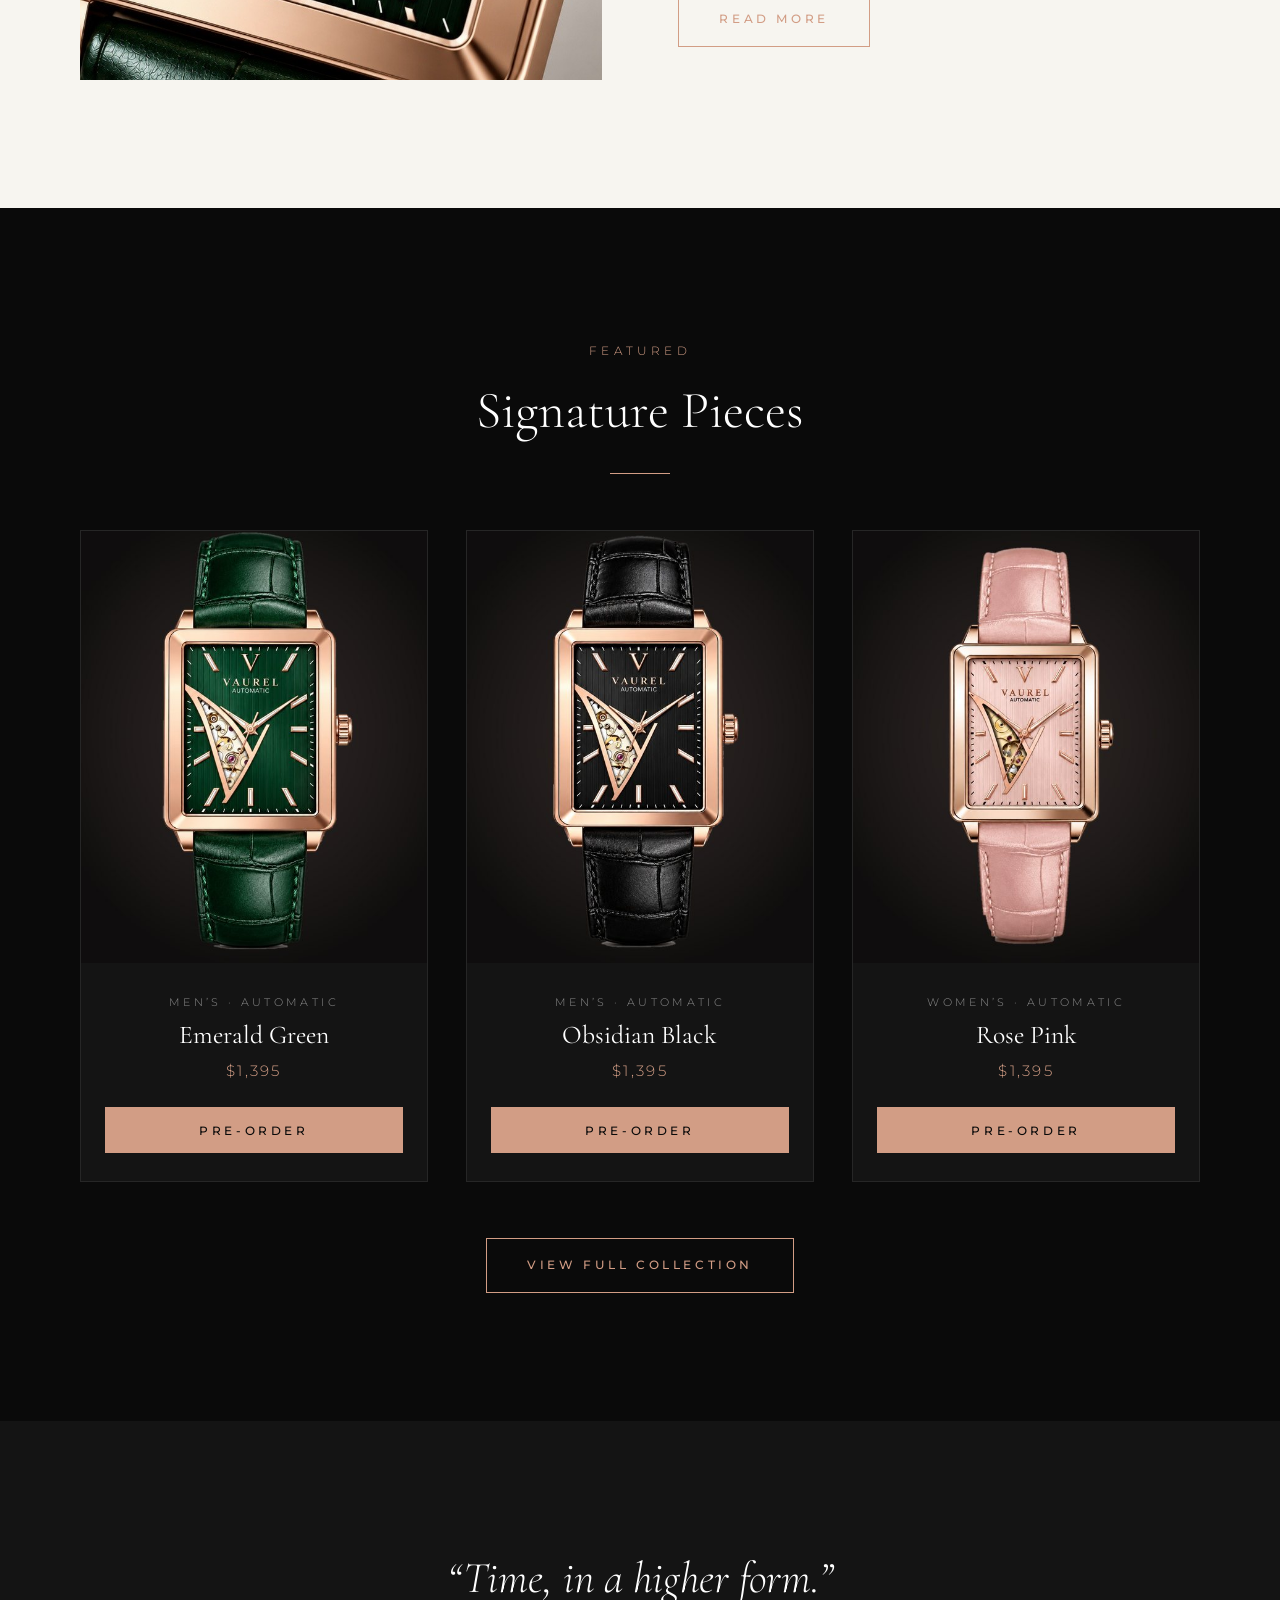
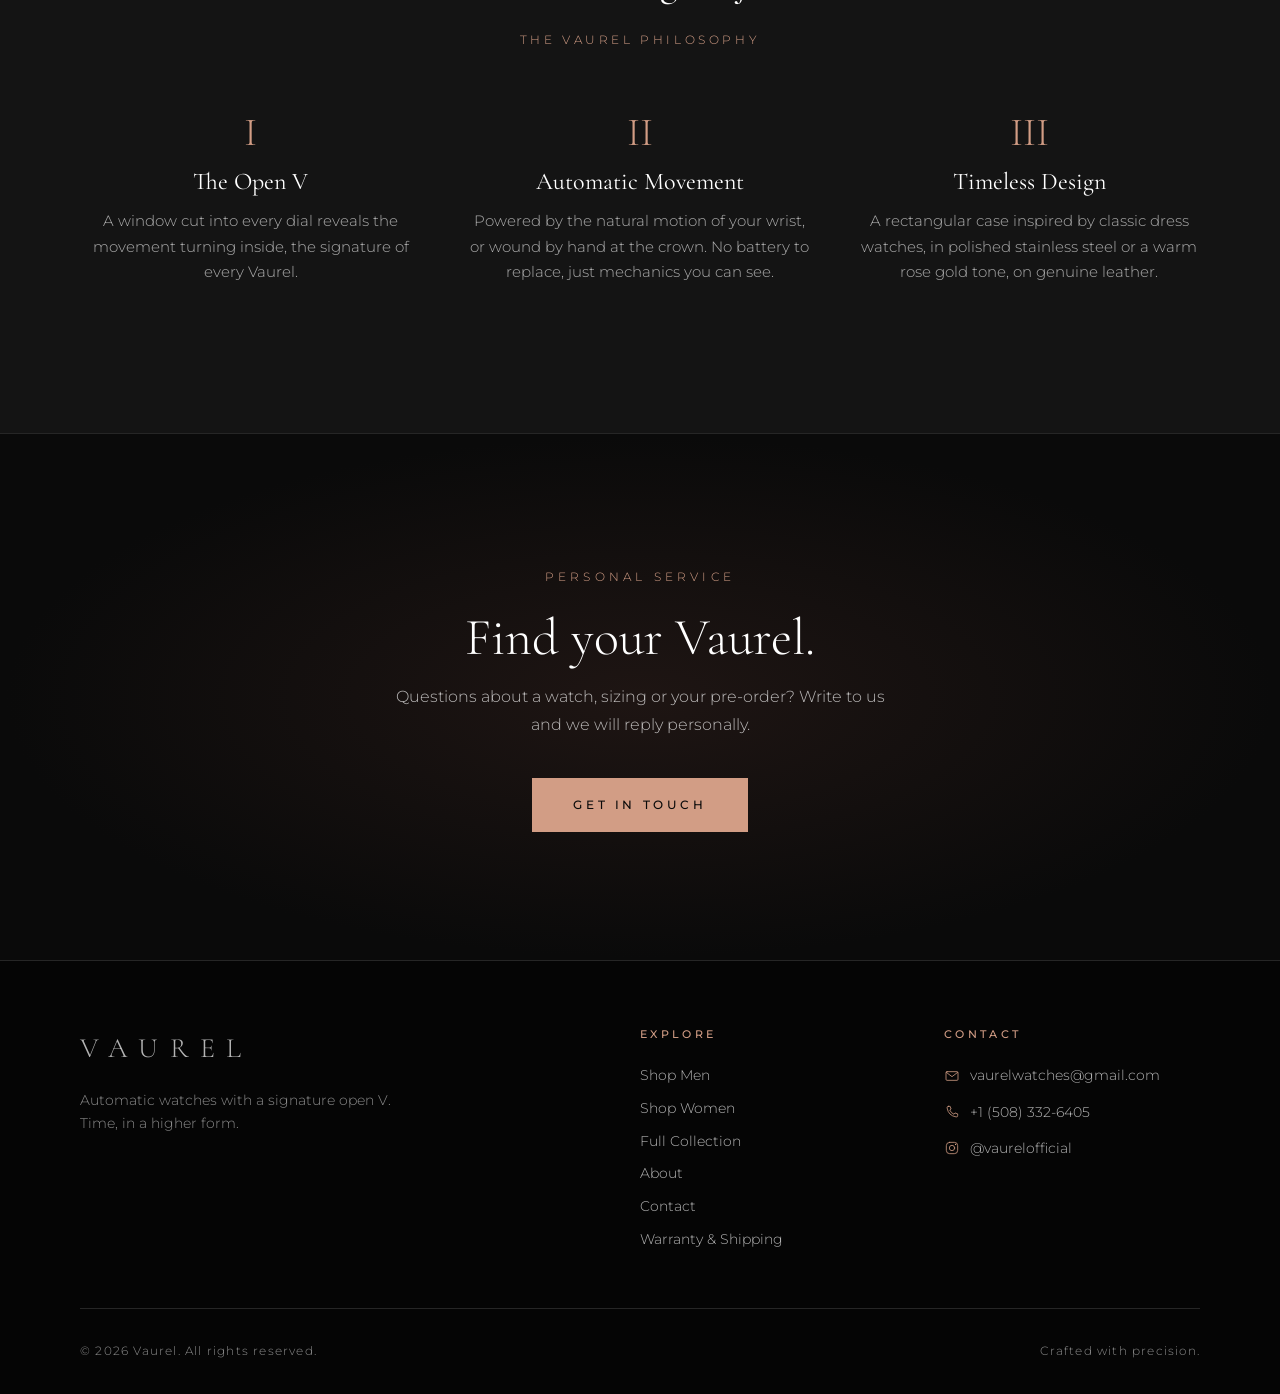
==== commit 21c264df: "Rose gold accents, hero marquee, $1,395 prices, dark photo backgrounds, 5 ATM - Accent colour change" ====
--- a/index.html
+++ b/index.html
@@ -9,7 +9,7 @@
   <link rel="preconnect" href="https://fonts.googleapis.com">
   <link rel="preconnect" href="https://fonts.gstatic.com" crossorigin>
   <link href="https://fonts.googleapis.com/css2?family=Cormorant+Garamond:ital,wght@0,300;0,400;0,500;1,300;1,400&family=Montserrat:wght@300;400;500&display=swap" rel="stylesheet">
-  <link rel="stylesheet" href="css/style.css?v=13">
+  <link rel="stylesheet" href="css/style.css?v=14">
 </head>
 <body>
 
@@ -54,22 +54,11 @@
                alt="Vaurel Espresso Brown and Blush Ivory watches on black and gold marble" width="1122" height="1402" fetchpriority="high">
         </div>
       </div>
-    </section>
-
-    <!-- Highlights -->
-    <section class="perks" aria-label="Why buy from Vaurel">
-      <div class="container perks-grid">
-        <div class="perk">
-          <svg class="icon icon--lg" viewBox="0 0 24 24" width="26" height="26" aria-hidden="true" focusable="false"><path d="M2.5 6.5h11v9h-11z"/><path d="M13.5 9.5h4l3 3v3h-7z"/><circle cx="6.5" cy="17" r="1.8"/><circle cx="17" cy="17" r="1.8"/></svg>
-          <div><h2><a href="warranty.html#shipping">Free Worldwide Shipping</a></h2><p>On every order, wherever you are.</p></div>
-        </div>
-        <div class="perk">
-          <svg class="icon icon--lg" viewBox="0 0 24 24" width="26" height="26" aria-hidden="true" focusable="false"><path d="M12 3.2 5 6v5.5c0 4.3 2.9 7.9 7 9.3 4.1-1.4 7-5 7-9.3V6z"/><path d="m9 12 2.2 2.2L15.2 10"/></svg>
-          <div><h2><a href="warranty.html#warranty">2-Year Warranty</a></h2><p>Every Vaurel is covered for two years.</p></div>
-        </div>
-        <div class="perk">
-          <svg class="icon icon--lg" viewBox="0 0 24 24" width="26" height="26" aria-hidden="true" focusable="false"><path d="M12 3 4 7v10l8 4 8-4V7z"/><path d="m4 7 8 4 8-4M12 11v10"/></svg>
-          <div><h2>Pre-order Today</h2><p>No payment is taken until we confirm.</p></div>
+      <!-- Scrolling banner: edit the list items to change the text (keep both lists the same) -->
+      <div class="marquee" aria-label="Vaurel highlights">
+        <div class="marquee-track">
+          <ul class="marquee-group"><li>Free Worldwide Shipping</li><li>2-Year Warranty</li><li>5 ATM Water Resistance</li><li>Automatic Movement</li><li>Genuine Leather Straps</li><li>Pre-orders Now Open</li></ul>
+          <ul class="marquee-group" aria-hidden="true"><li>Free Worldwide Shipping</li><li>2-Year Warranty</li><li>5 ATM Water Resistance</li><li>Automatic Movement</li><li>Genuine Leather Straps</li><li>Pre-orders Now Open</li></ul>
         </div>
       </div>
     </section>
@@ -179,8 +168,8 @@
     </div>
   </footer>
 
-  <script src="js/products.js?v=13" defer></script>
-  <script src="js/shop.js?v=13" defer></script>
-  <script src="js/cart.js?v=13" defer></script>
+  <script src="js/products.js?v=14" defer></script>
+  <script src="js/shop.js?v=14" defer></script>
+  <script src="js/cart.js?v=14" defer></script>
 </body>
 </html>
--- a/css/style.css
+++ b/css/style.css
@@ -11,10 +11,11 @@
   --white: #ffffff;
   --ivory: #f7f5f0;
   --grey: #8c8c8c;
-  --gold: #c9a24b;
-  --gold-light: #e9d39a;
-  --gold-dark: #8a6a2a;
-  --photo-bg: #d6d5d4; /* matches the light grey studio background of the watch photos */
+  /* Accent colour: rose gold, matched to the rose gold-tone watch cases */
+  --gold: #d29d85;
+  --gold-light: #e8c3ae;
+  --gold-dark: #a06c58;
+  --photo-bg: #0f0d0d; /* matches the dark background of the watch photos */
 
   --font-display: "Cormorant Garamond", Georgia, "Times New Roman", serif;
   --font-body: "Montserrat", "Helvetica Neue", Arial, sans-serif;
@@ -125,7 +126,7 @@
   inset: 0 0 auto 0;
   z-index: 100;
   height: var(--header-height);
-  border-bottom: 1px solid rgba(201, 162, 75, 0.15);
+  border-bottom: 1px solid rgba(210, 157, 133, 0.15);
 }
 
 /* The blur sits on a pseudo-element: a backdrop-filter on the header itself
@@ -270,10 +271,13 @@
   min-height: 100svh;
   display: flex;
   align-items: center;
-  padding: calc(var(--header-height) + 2rem) 0 3rem;
+  flex-direction: column;
+  padding: calc(var(--header-height) + 2rem) 0 0;
   background: var(--black);
   overflow: hidden;
 }
+
+.hero > .container { flex: 1; align-content: center; padding-bottom: 2.5rem; }
 
 /* Text on the left, the full photo on the right */
 .hero-grid {
@@ -311,41 +315,6 @@
 
 .hero-actions { display: flex; flex-wrap: wrap; gap: 1rem; }
 
-
-/* ---------- Highlights band (Home) ---------- */
-.perks {
-  border-top: 1px solid var(--black-line);
-  border-bottom: 1px solid var(--black-line);
-  background: var(--black-soft);
-  padding: 2.25rem 0;
-}
-
-.perks-grid {
-  display: grid;
-  grid-template-columns: repeat(3, 1fr);
-  gap: 2rem;
-}
-
-.perk {
-  display: flex;
-  align-items: center;
-  justify-content: center;
-  gap: 1rem;
-}
-
-.perk h2 {
-  font-family: var(--font-body);
-  font-size: 0.75rem;
-  font-weight: 500;
-  letter-spacing: 0.22em;
-  text-transform: uppercase;
-  color: var(--white);
-  margin: 0 0 0.25rem;
-}
-
-.perk p { font-size: 0.85rem; color: var(--grey); margin: 0; }
-
-.icon--lg { stroke-width: 1.1; }
 
 /* Shipping and warranty under the price on watch pages */
 .product-perks {
@@ -378,19 +347,71 @@
 .policy ul, .policy ol { padding-left: 1.2rem; margin: 0 0 1.25rem; }
 .policy li { margin-bottom: 0.5rem; }
 .policy li::marker { color: var(--gold); }
-.policy a, .contact-item p a, .order-summary .bag-total a { color: var(--gold); border-bottom: 1px solid rgba(201, 162, 75, 0.4); }
+.policy a, .contact-item p a, .order-summary .bag-total a { color: var(--gold); border-bottom: 1px solid rgba(210, 157, 133, 0.4); }
 .policy-columns { display: grid; grid-template-columns: 1fr 1fr; gap: 0 3rem; }
 
-/* Links inside the highlights band and watch-page perks */
-.perk h2 a, .product-perks a { transition: color 0.3s ease; }
-.perk h2 a:hover, .product-perks a:hover { color: var(--gold); }
+/* Links in the watch-page perks */
+.product-perks a { transition: color 0.3s ease; }
+.product-perks a:hover { color: var(--gold); }
+
+/* ---------- Scrolling banner along the bottom of the hero ---------- */
+.marquee {
+  width: 100%;
+  overflow: hidden;
+  border-top: 1px solid var(--black-line);
+  background: var(--black-soft);
+  padding: 1.1rem 0;
+}
+
+.marquee-track {
+  display: flex;
+  width: max-content;
+  animation: marquee 45s linear infinite;
+}
+
+.marquee:hover .marquee-track { animation-play-state: paused; }
+
+.marquee-group {
+  display: flex;
+  list-style: none;
+  margin: 0;
+  padding: 0;
+}
+
+.marquee-group li {
+  display: flex;
+  align-items: center;
+  font-size: 0.72rem;
+  letter-spacing: 0.3em;
+  text-transform: uppercase;
+  color: rgba(255, 255, 255, 0.85);
+  white-space: nowrap;
+}
+
+/* Small rose gold diamond between items */
+.marquee-group li::after {
+  content: "";
+  width: 5px;
+  height: 5px;
+  margin: 0 2.5rem;
+  background: var(--gold);
+  transform: rotate(45deg);
+}
+
+@keyframes marquee {
+  to { transform: translateX(-50%); }
+}
+
+@media (prefers-reduced-motion: reduce) {
+  .marquee-track { animation: none; }
+}
 
 /* ---------- Page header (inner pages) ---------- */
 .page-hero {
   padding: calc(var(--header-height) + clamp(4rem, 10vw, 7rem)) 0 clamp(3rem, 7vw, 5rem);
   text-align: center;
   border-bottom: 1px solid var(--black-line);
-  background: radial-gradient(ellipse at top, #1c1810 0%, var(--black) 70%);
+  background: radial-gradient(ellipse at top, #1e1513 0%, var(--black) 70%);
 }
 
 .page-hero h1 { font-size: clamp(2.5rem, 7vw, 4.5rem); font-weight: 300; }
@@ -489,7 +510,7 @@
 }
 
 .product:hover {
-  border-color: rgba(201, 162, 75, 0.6);
+  border-color: rgba(210, 157, 133, 0.6);
   transform: translateY(-4px);
 }
 
@@ -651,7 +672,7 @@
 
 .spec-list div {
   display: grid;
-  grid-template-columns: 8rem 1fr;
+  grid-template-columns: 10.5rem 1fr;
   gap: 1rem;
   padding: 1rem 0;
   border-bottom: 1px solid var(--black-line);
@@ -674,7 +695,7 @@
 .cta {
   text-align: center;
   border-top: 1px solid var(--black-line);
-  background: radial-gradient(ellipse at center, #1c1810 0%, var(--black) 70%);
+  background: radial-gradient(ellipse at center, #1e1513 0%, var(--black) 70%);
 }
 
 .cta p {
@@ -707,7 +728,7 @@
 .contact-item p,
 .contact-item a { color: rgba(255, 255, 255, 0.8); margin: 0; }
 
-.contact-item a { border-bottom: 1px solid rgba(201, 162, 75, 0.4); transition: color 0.3s ease; }
+.contact-item a { border-bottom: 1px solid rgba(210, 157, 133, 0.4); transition: color 0.3s ease; }
 .contact-item a:hover { color: var(--gold); }
 
 .form {
@@ -801,7 +822,7 @@
   display: flex;
   flex-direction: column;
   background: var(--black-soft);
-  border-left: 1px solid rgba(201, 162, 75, 0.25);
+  border-left: 1px solid rgba(210, 157, 133, 0.25);
   transform: translateX(100%);
   visibility: hidden;
   transition: transform 0.45s cubic-bezier(0.22, 1, 0.36, 1), visibility 0.45s;
@@ -1010,7 +1031,7 @@
   position: sticky;
   top: calc(var(--header-height) + 2rem);
   padding: clamp(1.5rem, 4vw, 2.5rem);
-  border: 1px solid rgba(201, 162, 75, 0.35);
+  border: 1px solid rgba(210, 157, 133, 0.35);
 }
 
 .order-summary .bag-items { margin-bottom: 1.5rem; }
@@ -1018,7 +1039,7 @@
 
 .checkout-done:focus { outline: none; }
 .checkout-done p { color: rgba(255, 255, 255, 0.8); }
-.checkout-done a { color: var(--gold); border-bottom: 1px solid rgba(201, 162, 75, 0.4); }
+.checkout-done a { color: var(--gold); border-bottom: 1px solid rgba(210, 157, 133, 0.4); }
 
 .checkout-empty { padding: 2rem 0; }
 .checkout-empty p { color: rgba(255, 255, 255, 0.7); margin-bottom: 2rem; }
@@ -1043,7 +1064,7 @@
 
 /* On the Contact page the underline sits under the text only */
 .contact-item a.icon-link { border-bottom: 0; }
-.contact-item a.icon-link span { border-bottom: 1px solid rgba(201, 162, 75, 0.4); }
+.contact-item a.icon-link span { border-bottom: 1px solid rgba(210, 157, 133, 0.4); }
 
 /* ---------- Footer ---------- */
 .site-footer {
@@ -1104,8 +1125,6 @@
   .features { grid-template-columns: 1fr; gap: 2.5rem; max-width: 480px; margin-left: auto; margin-right: auto; }
   .contact-grid { grid-template-columns: 1fr; }
   .policy-columns { grid-template-columns: 1fr; }
-  .perks-grid { grid-template-columns: 1fr; gap: 1.25rem; max-width: 360px; margin: 0 auto; }
-  .perk { justify-content: flex-start; }
   .checkout-grid { grid-template-columns: 1fr; }
   .order-summary { position: static; order: -1; }
 }
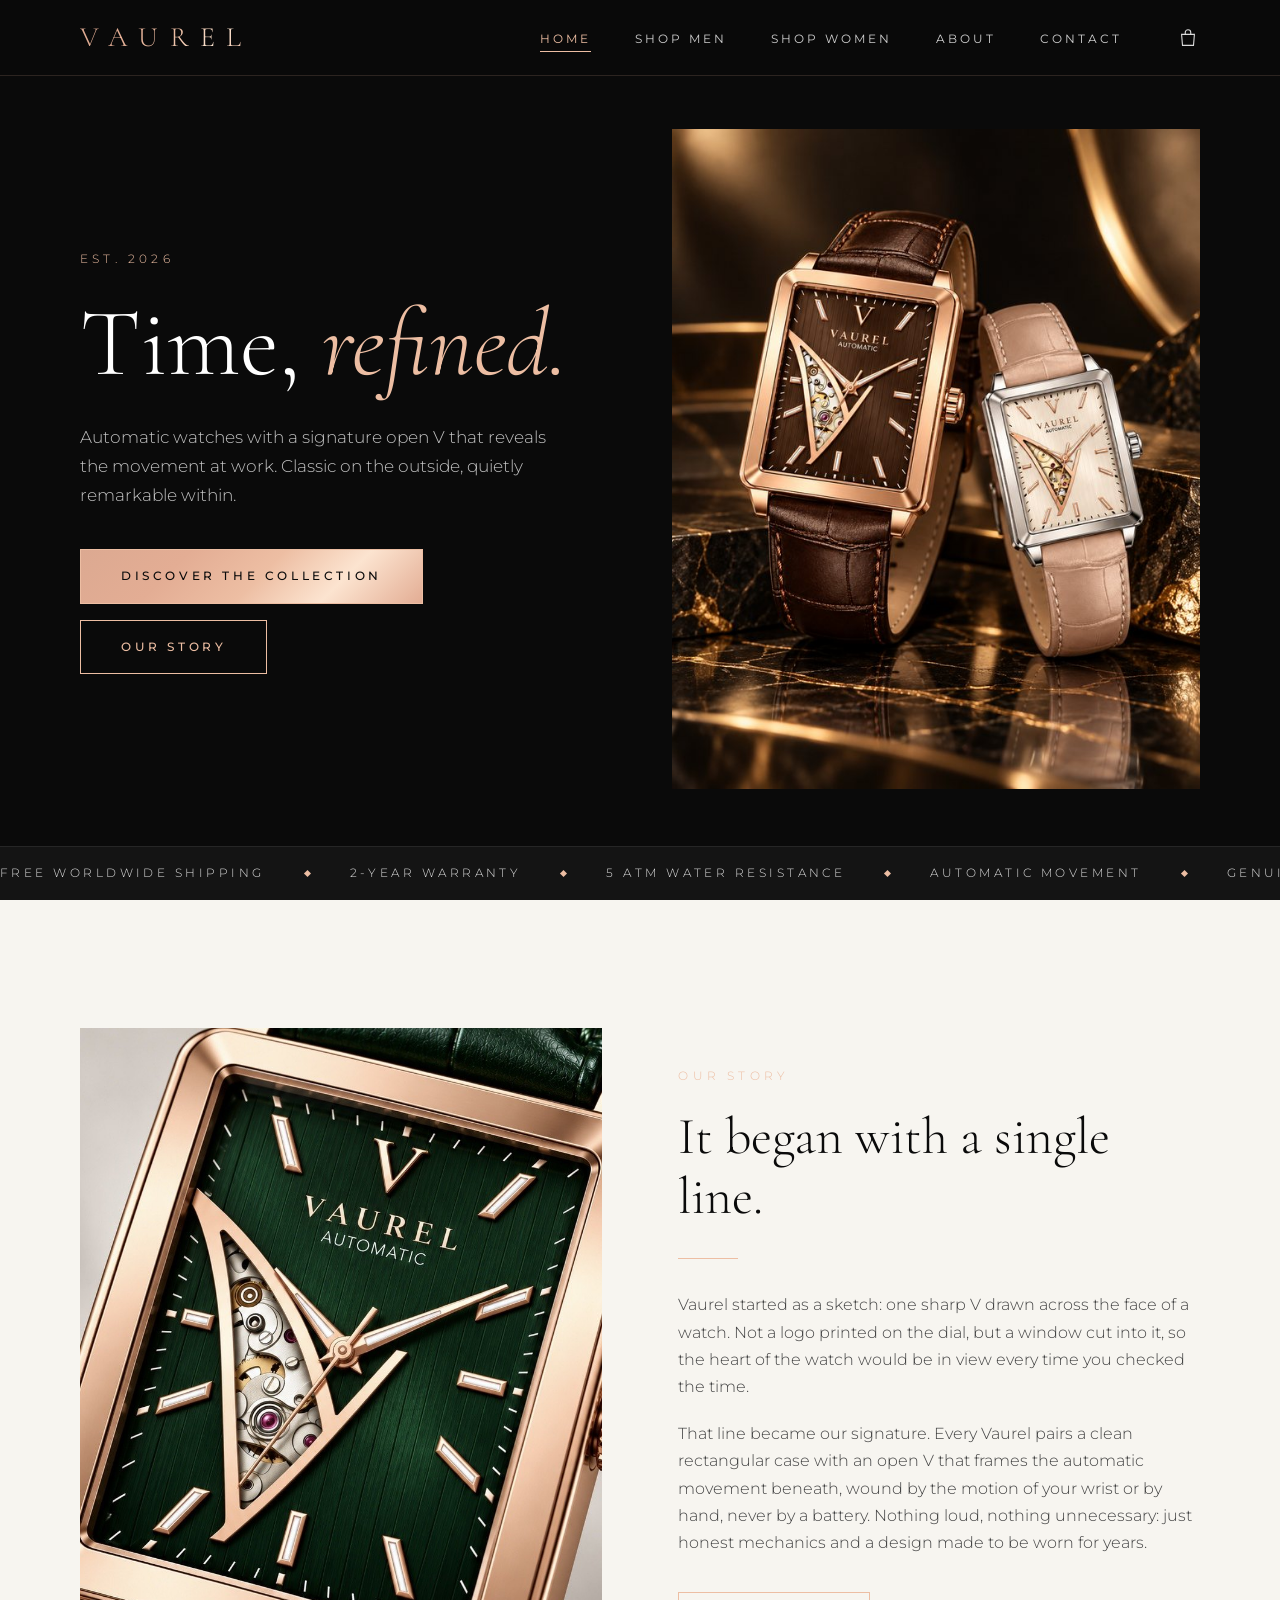
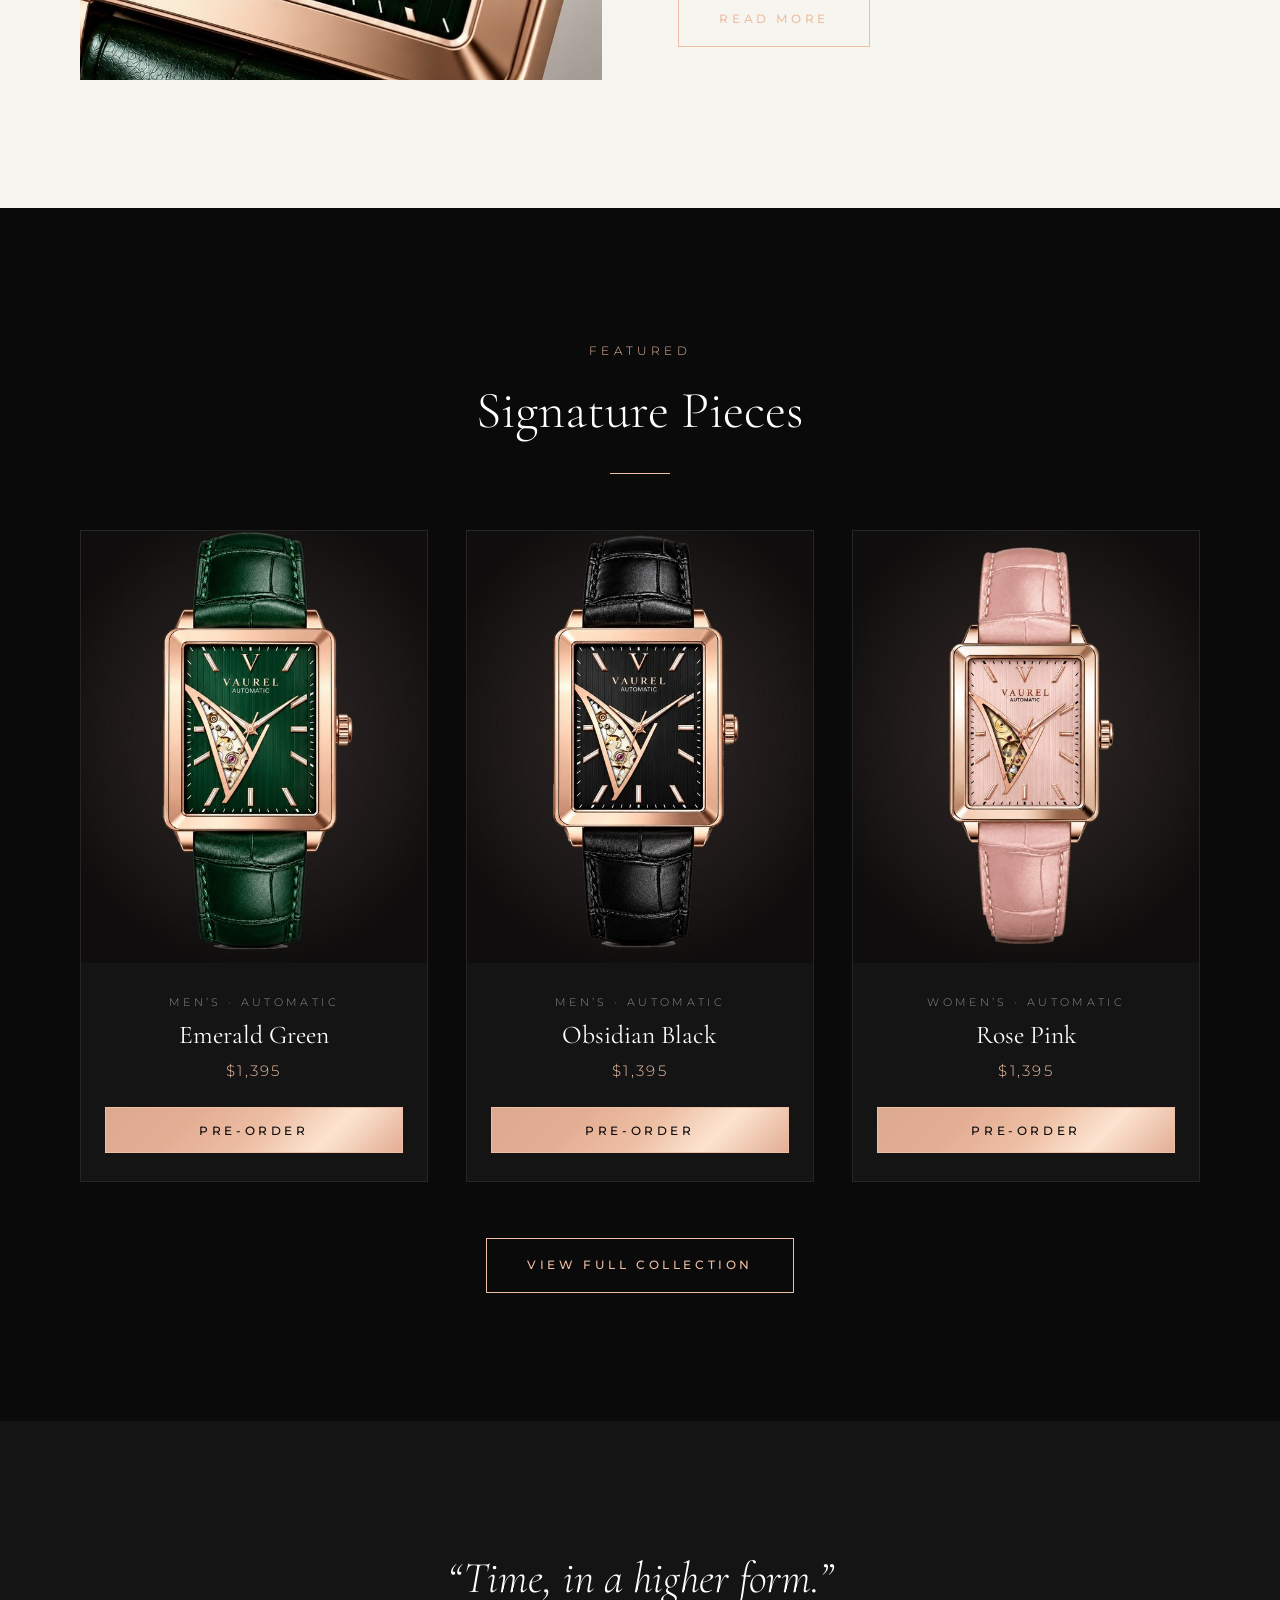
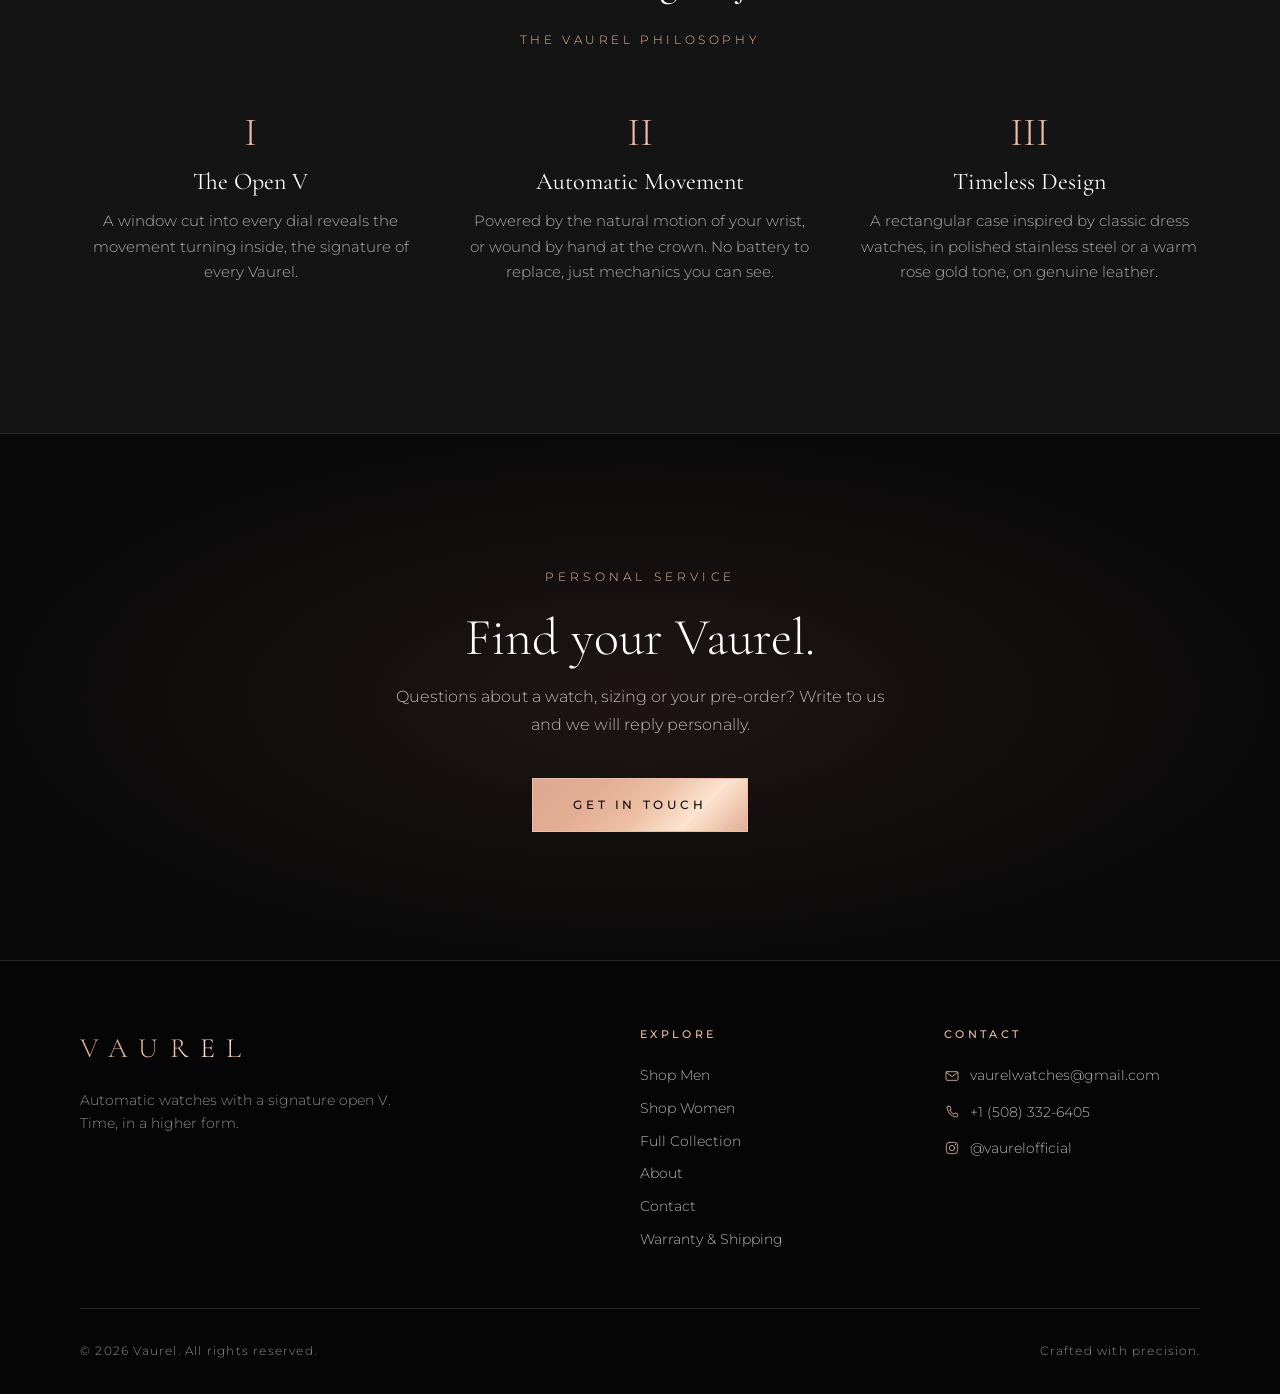
==== commit ca58e674: "Exact logo rose gold, marquee on the first screen, refresh watch photos - Rose gold now measured fro" ====
--- a/index.html
+++ b/index.html
@@ -9,7 +9,7 @@
   <link rel="preconnect" href="https://fonts.googleapis.com">
   <link rel="preconnect" href="https://fonts.gstatic.com" crossorigin>
   <link href="https://fonts.googleapis.com/css2?family=Cormorant+Garamond:ital,wght@0,300;0,400;0,500;1,300;1,400&family=Montserrat:wght@300;400;500&display=swap" rel="stylesheet">
-  <link rel="stylesheet" href="css/style.css?v=14">
+  <link rel="stylesheet" href="css/style.css?v=15">
 </head>
 <body>
 
@@ -168,8 +168,8 @@
     </div>
   </footer>
 
-  <script src="js/products.js?v=14" defer></script>
-  <script src="js/shop.js?v=14" defer></script>
-  <script src="js/cart.js?v=14" defer></script>
+  <script src="js/products.js?v=15" defer></script>
+  <script src="js/shop.js?v=15" defer></script>
+  <script src="js/cart.js?v=15" defer></script>
 </body>
 </html>
--- a/css/style.css
+++ b/css/style.css
@@ -11,10 +11,13 @@
   --white: #ffffff;
   --ivory: #f7f5f0;
   --grey: #8c8c8c;
-  /* Accent colour: rose gold, matched to the rose gold-tone watch cases */
-  --gold: #d29d85;
-  --gold-light: #e8c3ae;
-  --gold-dark: #a06c58;
+  /* Accent colour: rose gold, measured from the Vaurel logo artwork.
+     --gold is the logo's median tone; the gradient reproduces its metallic sheen. */
+  --gold: #edbea3;
+  --gold-light: #fce4d0;
+  --gold-dark: #dca991;
+  --gold-gradient: linear-gradient(135deg, #dca991 0%, #e3ad94 28%, #edbea3 52%, #fce4d0 74%, #e3ad94 100%);
+  --marquee-height: 3.4rem;
   --photo-bg: #0f0d0d; /* matches the dark background of the watch photos */
 
   --font-display: "Cormorant Garamond", Georgia, "Times New Roman", serif;
@@ -108,7 +111,8 @@
 }
 
 .btn--solid {
-  background: var(--gold);
+  background: var(--gold-gradient);
+  border-color: var(--gold);
   color: var(--black);
 }
 
@@ -116,6 +120,7 @@
 .btn--solid:focus-visible {
   background: var(--gold-light);
   border-color: var(--gold-light);
+  color: var(--black);
 }
 
 :focus-visible { outline: 1px solid var(--gold); outline-offset: 4px; }
@@ -126,7 +131,7 @@
   inset: 0 0 auto 0;
   z-index: 100;
   height: var(--header-height);
-  border-bottom: 1px solid rgba(210, 157, 133, 0.15);
+  border-bottom: 1px solid rgba(237, 190, 163, 0.15);
 }
 
 /* The blur sits on a pseudo-element: a backdrop-filter on the header itself
@@ -153,6 +158,10 @@
   font-size: 1.75rem;
   letter-spacing: 0.4em;
   color: var(--gold);
+  background: var(--gold-gradient);
+  -webkit-background-clip: text;
+  background-clip: text;
+  -webkit-text-fill-color: transparent;
   /* Optical balance for the trailing letter-spacing */
   margin-right: -0.4em;
 }
@@ -272,12 +281,12 @@
   display: flex;
   align-items: center;
   flex-direction: column;
-  padding: calc(var(--header-height) + 2rem) 0 0;
+  padding: calc(var(--header-height) + 1.25rem) 0 0;
   background: var(--black);
   overflow: hidden;
 }
 
-.hero > .container { flex: 1; align-content: center; padding-bottom: 2.5rem; }
+.hero > .container { flex: 1; align-content: center; padding-bottom: 1.5rem; }
 
 /* Text on the left, the full photo on the right */
 .hero-grid {
@@ -294,7 +303,8 @@
   width: auto;
   max-width: 100%;
   height: auto;
-  max-height: calc(100svh - var(--header-height) - 5rem);
+  /* leave room for the header, spacing and the scrolling banner */
+  max-height: calc(100svh - var(--header-height) - 2.75rem - var(--marquee-height));
   margin-left: auto;
 }
 
@@ -347,20 +357,30 @@
 .policy ul, .policy ol { padding-left: 1.2rem; margin: 0 0 1.25rem; }
 .policy li { margin-bottom: 0.5rem; }
 .policy li::marker { color: var(--gold); }
-.policy a, .contact-item p a, .order-summary .bag-total a { color: var(--gold); border-bottom: 1px solid rgba(210, 157, 133, 0.4); }
+.policy a, .contact-item p a, .order-summary .bag-total a { color: var(--gold); border-bottom: 1px solid rgba(237, 190, 163, 0.4); }
 .policy-columns { display: grid; grid-template-columns: 1fr 1fr; gap: 0 3rem; }
 
 /* Links in the watch-page perks */
 .product-perks a { transition: color 0.3s ease; }
 .product-perks a:hover { color: var(--gold); }
 
+/* Shorter laptop screens: tighter hero text so the banner stays on the first screen */
+@media (min-width: 821px) and (max-height: 860px) {
+  .hero h1 { font-size: clamp(3rem, 9vh, 5rem); margin-bottom: 1rem; }
+  .hero p { margin-bottom: 1.75rem; }
+  .hero .eyebrow { margin-bottom: 0.75rem; }
+  .hero-actions .btn { padding: 0.85rem 2.25rem; }
+}
+
 /* ---------- Scrolling banner along the bottom of the hero ---------- */
 .marquee {
   width: 100%;
+  height: var(--marquee-height);
+  display: flex;
+  align-items: center;
   overflow: hidden;
   border-top: 1px solid var(--black-line);
   background: var(--black-soft);
-  padding: 1.1rem 0;
 }
 
 .marquee-track {
@@ -510,7 +530,7 @@
 }
 
 .product:hover {
-  border-color: rgba(210, 157, 133, 0.6);
+  border-color: rgba(237, 190, 163, 0.6);
   transform: translateY(-4px);
 }
 
@@ -728,7 +748,7 @@
 .contact-item p,
 .contact-item a { color: rgba(255, 255, 255, 0.8); margin: 0; }
 
-.contact-item a { border-bottom: 1px solid rgba(210, 157, 133, 0.4); transition: color 0.3s ease; }
+.contact-item a { border-bottom: 1px solid rgba(237, 190, 163, 0.4); transition: color 0.3s ease; }
 .contact-item a:hover { color: var(--gold); }
 
 .form {
@@ -822,7 +842,7 @@
   display: flex;
   flex-direction: column;
   background: var(--black-soft);
-  border-left: 1px solid rgba(210, 157, 133, 0.25);
+  border-left: 1px solid rgba(237, 190, 163, 0.25);
   transform: translateX(100%);
   visibility: hidden;
   transition: transform 0.45s cubic-bezier(0.22, 1, 0.36, 1), visibility 0.45s;
@@ -1031,7 +1051,7 @@
   position: sticky;
   top: calc(var(--header-height) + 2rem);
   padding: clamp(1.5rem, 4vw, 2.5rem);
-  border: 1px solid rgba(210, 157, 133, 0.35);
+  border: 1px solid rgba(237, 190, 163, 0.35);
 }
 
 .order-summary .bag-items { margin-bottom: 1.5rem; }
@@ -1039,7 +1059,7 @@
 
 .checkout-done:focus { outline: none; }
 .checkout-done p { color: rgba(255, 255, 255, 0.8); }
-.checkout-done a { color: var(--gold); border-bottom: 1px solid rgba(210, 157, 133, 0.4); }
+.checkout-done a { color: var(--gold); border-bottom: 1px solid rgba(237, 190, 163, 0.4); }
 
 .checkout-empty { padding: 2rem 0; }
 .checkout-empty p { color: rgba(255, 255, 255, 0.7); margin-bottom: 2rem; }
@@ -1064,7 +1084,7 @@
 
 /* On the Contact page the underline sits under the text only */
 .contact-item a.icon-link { border-bottom: 0; }
-.contact-item a.icon-link span { border-bottom: 1px solid rgba(210, 157, 133, 0.4); }
+.contact-item a.icon-link span { border-bottom: 1px solid rgba(237, 190, 163, 0.4); }
 
 /* ---------- Footer ---------- */
 .site-footer {
